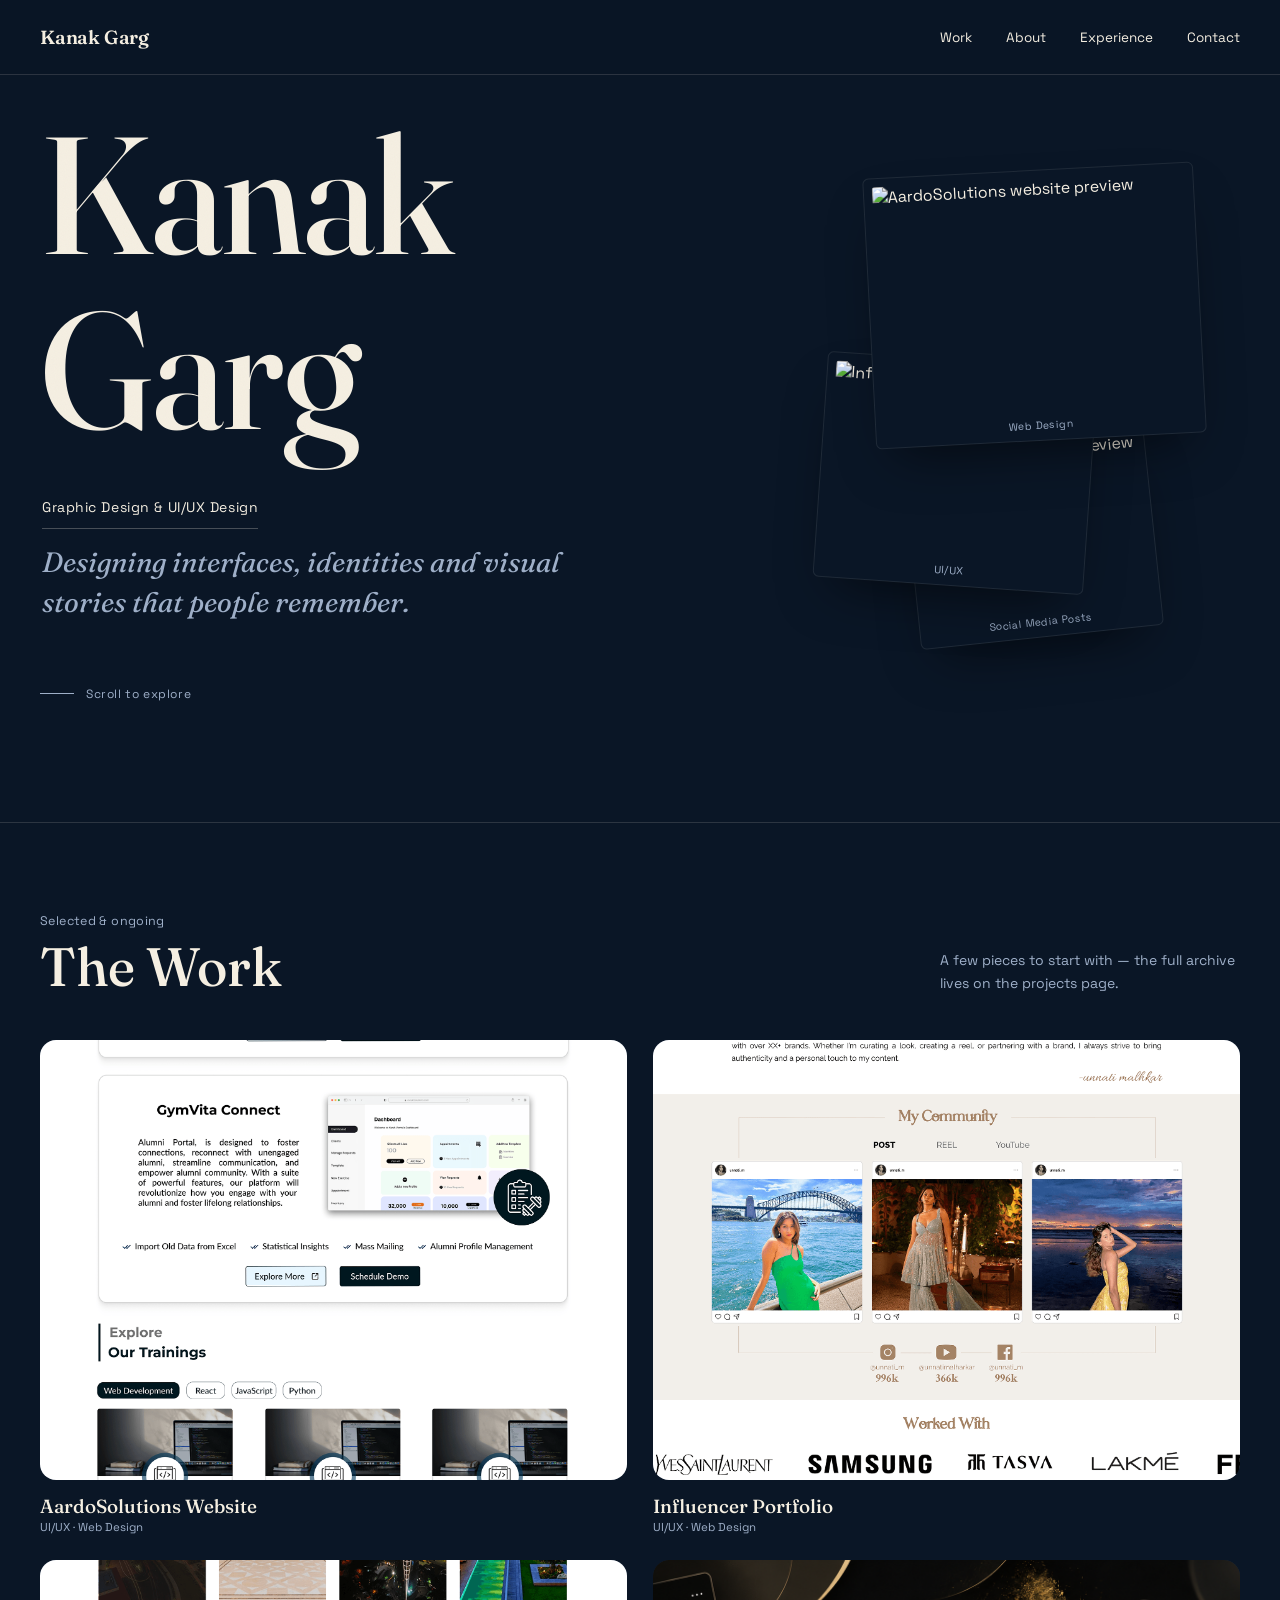
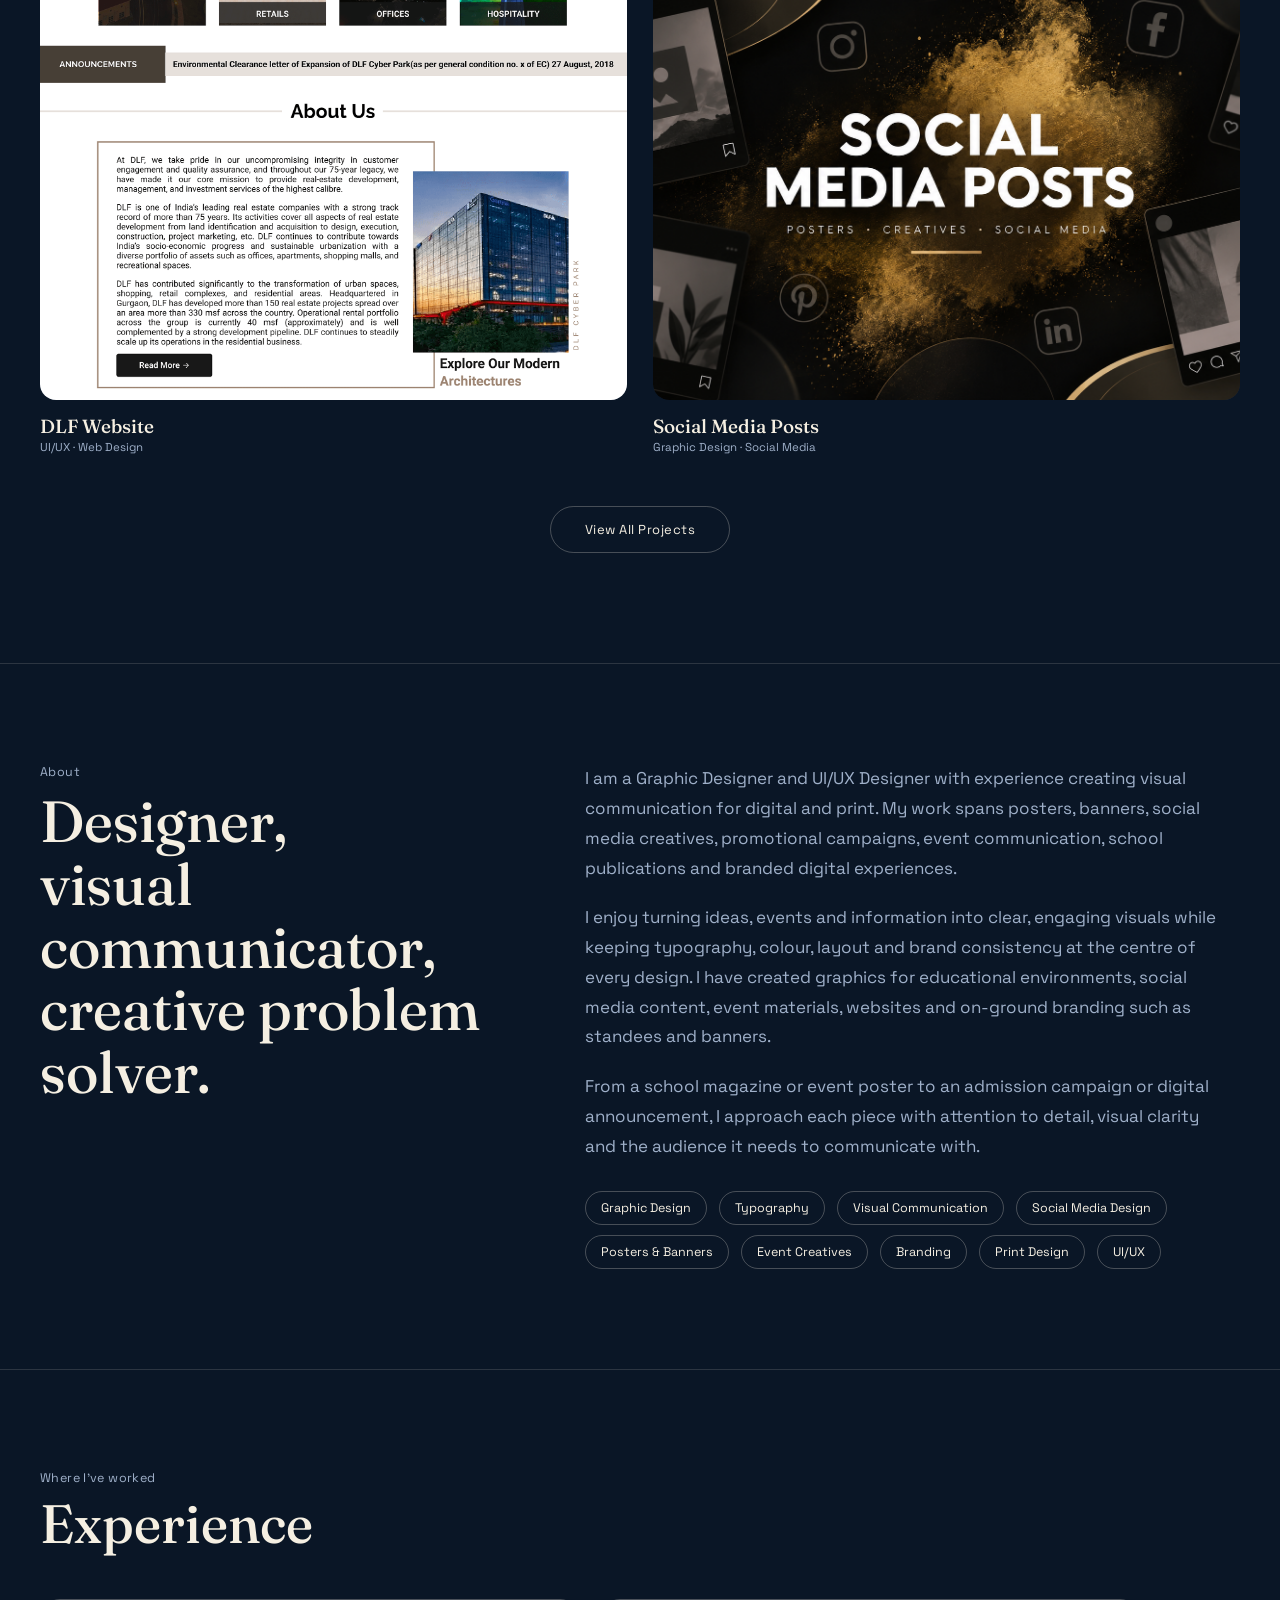
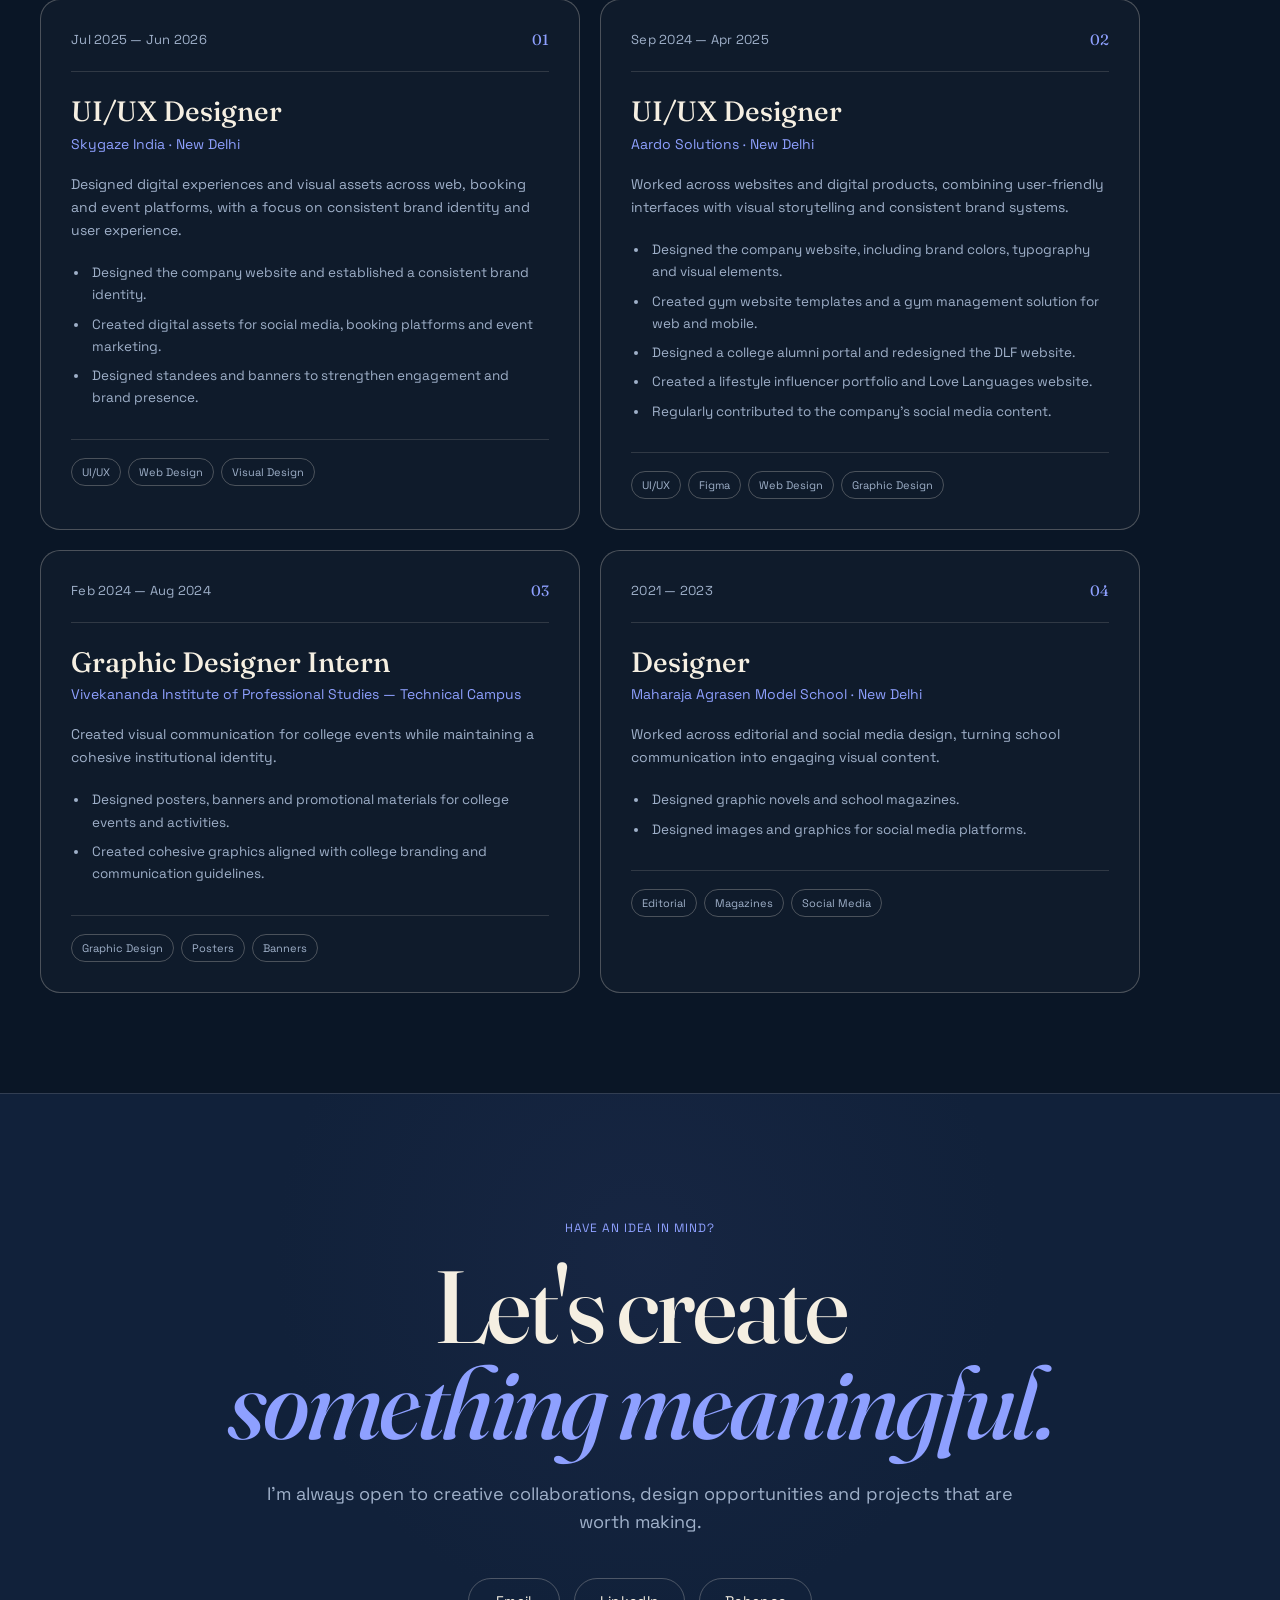
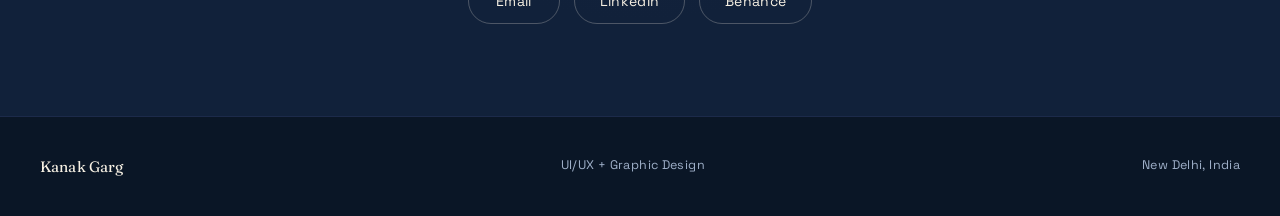
==== index.html @ b3e83f0d "Replace portfolio with updated version" ====
<!DOCTYPE html>
<html lang="en">
<head>
<meta charset="UTF-8">
<meta name="viewport" content="width=device-width, initial-scale=1.0">
<title>Kanak Garg — Graphic Designer &amp; UI/UX Designer</title>
<meta name="description" content="Kanak Garg — Graphic Designer &amp; UI/UX Designer based in New Delhi. Posters, event creatives, social media, print and digital design.">

<link rel="preconnect" href="https://fonts.googleapis.com">
<link rel="preconnect" href="https://fonts.gstatic.com" crossorigin>
<link href="https://fonts.googleapis.com/css2?family=Fraunces:ital,opsz,wght@0,9..144,340;0,9..144,480;0,9..144,600;1,9..144,420&family=Space+Grotesk:wght@300;400;500;600;700&display=swap" rel="stylesheet">
<link rel="stylesheet" href="style.css">
</head>
<body>

<div class="grain"></div>
<div class="cursor-dot" id="cursorDot"></div>

<!-- ============ NAV ============ -->
<nav id="siteNav">
  <div class="wrap navwrap">
    <a href="#top" class="brand">Kanak Garg</a>
    <button class="menu-toggle" id="menuToggle" aria-label="Toggle menu" aria-expanded="false">
      <span></span><span></span>
    </button>
    <div class="navlinks" id="navLinks">
      <a href="projects.html" data-nav>Work</a>
      <a href="#about" data-nav>About</a>
      <a href="#experience" data-nav>Experience</a>
      <a href="#contact" data-nav>Contact</a>
    </div>
  </div>
</nav>

<!-- ============ HERO ============ -->
<header class="hero" id="top">
  <div class="wrap hero-wrap">
    <div class="hero-columns">

      <div class="hero-left">
<h1 class="hero-title">
          <span class="line" data-line>Kanak</span>
          <span class="line" data-line>Garg</span>
        </h1>

        <div class="hero-sub">
          <p class="hero-role">Graphic Design &amp; UI/UX Design</p>
          <p class="hero-statement">Designing interfaces, identities and visual<br class="brk"> stories that people remember.</p>
        </div>

        <a href="#work" class="scroll-cue" data-nav>
          <span class="sc-line"></span>
          <span>Scroll to explore</span>
        </a>
      </div>

      <div class="hero-right" aria-hidden="true">
        <div class="hero-gallery">
          <figure class="hg-frame hg-1">
            <img src="https://mir-s3-cdn-cf.behance.net/projects/404/5c83bc217313545.Y3JvcCw3MzIsNTczLDI1LDIx.png" alt="AardoSolutions website preview">
            <figcaption>Web Design</figcaption>
          </figure>
          <figure class="hg-frame hg-2">
            <img src="https://mir-s3-cdn-cf.behance.net/projects/404/e40dae217312953.Y3JvcCw3NjAsNTk0LDI2LDU0.png" alt="Influencer portfolio preview">
            <figcaption>UI/UX</figcaption>
          </figure>
          <figure class="hg-frame hg-3">
            <img src="https://mir-s3-cdn-cf.behance.net/projects/404/663946217314897.Y3JvcCw4MzksNjU2LDAsMTM3.png" alt="Social media posts preview">
            <figcaption>Social Media Posts</figcaption>
          </figure>
        </div>
      </div>

    </div>
  </div>
</header>

<!-- ============ WORK ============ -->
<section id="work" class="work-section">
  <div class="wrap">
    <div class="section-head">
      <div>
        <p class="kicker">Selected &amp; ongoing</p>
        <h2 class="section-title">The Work</h2>
      </div>
      <p class="section-note">A few pieces to start with — the full archive lives on the projects page.</p>
    </div>

    <div class="grid" id="homeWorkGrid"><!-- injected by script.js --></div>

    <div class="view-all-wrap">
      <a href="projects.html" class="view-all-btn">View All Projects</a>
    </div>
  </div>
</section>

<!-- ============ ABOUT ============ -->
<section id="about" class="about-section">
  <div class="wrap about-grid">
    <div class="about-head">
      <p class="kicker">About</p>
      <h2 class="about-title">Designer,<br>visual communicator,<br>creative problem solver.</h2>
    </div>
    <div class="about-body">
      <p>I am a Graphic Designer and UI/UX Designer with experience creating visual communication for digital and print. My work spans posters, banners, social media creatives, promotional campaigns, event communication, school publications and branded digital experiences.</p>
      <p>I enjoy turning ideas, events and information into clear, engaging visuals while keeping typography, colour, layout and brand consistency at the centre of every design. I have created graphics for educational environments, social media content, event materials, websites and on-ground branding such as standees and banners.</p>
      <p>From a school magazine or event poster to an admission campaign or digital announcement, I approach each piece with attention to detail, visual clarity and the audience it needs to communicate with.</p>
      <div class="skills-strip">
        <span>Graphic Design</span><span>Typography</span><span>Visual Communication</span><span>Social Media Design</span>
        <span>Posters &amp; Banners</span><span>Event Creatives</span><span>Branding</span><span>Print Design</span><span>UI/UX</span>
      </div>
    </div>
  </div>
</section>

<!-- ============ EXPERIENCE ============ -->
<section id="experience" class="exp-section">
  <div class="wrap">
    <div class="section-head">
      <div>
        <p class="kicker">Where I've worked</p>
        <h2 class="section-title">Experience</h2>
      </div>
    </div>

    <div class="experience-cards">
      <article class="experience-card reveal">
        <div class="experience-top">
          <span class="exp-date">Jul 2025 — Jun 2026</span>
          <span class="exp-index">01</span>
        </div>
        <div class="experience-main">
          <div>
            <h3 class="exp-role">UI/UX Designer</h3>
            <p class="exp-org">Skygaze India · New Delhi</p>
          </div>
          <p class="exp-summary">Designed digital experiences and visual assets across web, booking and event platforms, with a focus on consistent brand identity and user experience.</p>
        </div>
        <ul class="exp-details">
          <li>Designed the company website and established a consistent brand identity.</li>
          <li>Created digital assets for social media, booking platforms and event marketing.</li>
          <li>Designed standees and banners to strengthen engagement and brand presence.</li>
        </ul>
        <div class="exp-tags"><span>UI/UX</span><span>Web Design</span><span>Visual Design</span></div>
      </article>

      <article class="experience-card reveal">
        <div class="experience-top">
          <span class="exp-date">Sep 2024 — Apr 2025</span>
          <span class="exp-index">02</span>
        </div>
        <div class="experience-main">
          <div>
            <h3 class="exp-role">UI/UX Designer</h3>
            <p class="exp-org">Aardo Solutions · New Delhi</p>
          </div>
          <p class="exp-summary">Worked across websites and digital products, combining user-friendly interfaces with visual storytelling and consistent brand systems.</p>
        </div>
        <ul class="exp-details">
          <li>Designed the company website, including brand colors, typography and visual elements.</li>
          <li>Created gym website templates and a gym management solution for web and mobile.</li>
          <li>Designed a college alumni portal and redesigned the DLF website.</li>
          <li>Created a lifestyle influencer portfolio and Love Languages website.</li>
          <li>Regularly contributed to the company's social media content.</li>
        </ul>
        <div class="exp-tags"><span>UI/UX</span><span>Figma</span><span>Web Design</span><span>Graphic Design</span></div>
      </article>

      <article class="experience-card reveal">
        <div class="experience-top">
          <span class="exp-date">Feb 2024 — Aug 2024</span>
          <span class="exp-index">03</span>
        </div>
        <div class="experience-main">
          <div>
            <h3 class="exp-role">Graphic Designer Intern</h3>
            <p class="exp-org">Vivekananda Institute of Professional Studies — Technical Campus</p>
          </div>
          <p class="exp-summary">Created visual communication for college events while maintaining a cohesive institutional identity.</p>
        </div>
        <ul class="exp-details">
          <li>Designed posters, banners and promotional materials for college events and activities.</li>
          <li>Created cohesive graphics aligned with college branding and communication guidelines.</li>
        </ul>
        <div class="exp-tags"><span>Graphic Design</span><span>Posters</span><span>Banners</span></div>
      </article>

      <article class="experience-card reveal">
        <div class="experience-top">
          <span class="exp-date">2021 — 2023</span>
          <span class="exp-index">04</span>
        </div>
        <div class="experience-main">
          <div>
            <h3 class="exp-role">Designer</h3>
            <p class="exp-org">Maharaja Agrasen Model School · New Delhi</p>
          </div>
          <p class="exp-summary">Worked across editorial and social media design, turning school communication into engaging visual content.</p>
        </div>
        <ul class="exp-details">
          <li>Designed graphic novels and school magazines.</li>
          <li>Designed images and graphics for social media platforms.</li>
        </ul>
        <div class="exp-tags"><span>Editorial</span><span>Magazines</span><span>Social Media</span></div>
      </article>
    </div>
  </div>
</section>

<!-- ============ CONTACT ============ -->
<section id="contact" class="contact-section">
  <div class="wrap">
    <p class="contact-kicker">Have an idea in mind?</p>
    <h2 class="contact-title">Let's create<br><em>something meaningful.</em></h2>
    <p class="contact-copy">I’m always open to creative collaborations, design opportunities and projects that are worth making.</p>
    <div class="contact-links">
      <a href="mailto:hello@kanakgarg.design" class="contact-link">
        <span class="cl-label">Email</span>
      </a>
      <a href="https://www.linkedin.com/in/kanak-garg0303" target="_blank" rel="noopener" class="contact-link">
        <span class="cl-label">LinkedIn</span>
      </a>
      <a href="https://www.behance.net/kanakgarg2" target="_blank" rel="noopener" class="contact-link">
        <span class="cl-label">Behance</span>
      </a>
    </div>
  </div>
</section>

<footer>
  <div class="wrap footer-wrap">
    <span class="footer-brand">Kanak Garg</span>
    <span>UI/UX + Graphic Design</span>
    <span>New Delhi, India</span>
  </div>
</footer>

<script src="script.js"></script>
</body>
</html>
---- style.css ----
/* =========================================================
   KANAK GARG — PORTFOLIO
   Tokens: paper (midnight blue) #0B1A30 / ink (cream) #F4EFE4 / accent periwinkle #7C93FF
   Display: Fraunces · Body/UI: Space Grotesk
   ========================================================= */

:root{
  --paper:#0a1626;
  --paper-2:#11213a;
  --ink:#f5efe2;
  --ink-soft:#9fb0c9;
  --accent:#8ea0ff;
  --accent-soft:#1c2a4a;
  --line: rgba(245,239,226,.14);
  --line-strong: rgba(245,239,226,.26);
  --card-1:#152641;
  --card-2:#16283a;
  --card-3:#1c2440;
  --card-4:#12253f;
  --radius:2px;
  --radius-work:16px;
  --ease: cubic-bezier(.22,.61,.27,1);
}

*{box-sizing:border-box;}
html{scroll-behavior:smooth; scroll-padding-top:76px;}
body{
  margin:0; background:var(--paper); color:var(--ink);
  font-family:'Space Grotesk', sans-serif; font-weight:400;
  -webkit-font-smoothing:antialiased; overflow-x:hidden;
}
img{display:block; max-width:100%;}
a{color:inherit; text-decoration:none;}
button{font-family:inherit; cursor:pointer; background:none; border:none; color:inherit;}
::selection{background:var(--accent); color:var(--paper);}

.wrap{max-width:1280px; margin:0 auto; padding:0 40px;}
@media (max-width:640px){ .wrap{padding:0 22px;} }

h1,h2,h3{margin:0; font-family:'Fraunces', serif; font-weight:480;}

.kicker{
  font-size:12.5px; letter-spacing:.03em; color:var(--ink-soft);
  margin:0 0 10px; text-transform:none;
}
.section-title{font-size:clamp(34px,4.4vw,54px); line-height:1.02;}
.section-head{
  display:flex; justify-content:space-between; align-items:flex-end;
  gap:30px; margin-bottom:46px; flex-wrap:wrap;
}
.section-note{max-width:300px; font-size:14px; line-height:1.6; color:var(--ink-soft); margin:0;}

/* film-grain texture overlay for a printed, non-digital feel */
.grain{
  position:fixed; inset:0; pointer-events:none; z-index:60; opacity:.035; mix-blend-mode:multiply;
  background-image:url("data:image/svg+xml,%3Csvg xmlns='http://www.w3.org/2000/svg' width='120' height='120'%3E%3Cfilter id='n'%3E%3CfeTurbulence type='fractalNoise' baseFrequency='0.9' numOctaves='2' stitchTiles='stitch'/%3E%3C/filter%3E%3Crect width='100%25' height='100%25' filter='url(%23n)'/%3E%3C/svg%3E");
}
@media (prefers-color-scheme: dark){ .grain{ opacity:.06; mix-blend-mode:overlay; } }

.cursor-dot{
  position:fixed; top:0; left:0; width:34px; height:34px; border-radius:50%;
  border:1px solid var(--ink); pointer-events:none; z-index:999; opacity:0;
  transform:translate(-50%,-50%); transition:opacity .2s, width .25s var(--ease), height .25s var(--ease), background .2s;
  mix-blend-mode:difference; display:flex; align-items:center; justify-content:center;
  font-size:10px; letter-spacing:.05em; color:var(--paper);
}
.cursor-dot.is-visible{opacity:1;}
.cursor-dot.is-view{width:74px; height:74px; background:var(--ink);}
@media (hover:none), (pointer:coarse){ .cursor-dot{display:none;} }

/* =============== NAV =============== */
#siteNav{
  position:sticky; top:0; z-index:50; background:rgba(10,22,38,.86);
  backdrop-filter:blur(10px); border-bottom:1px solid var(--line);
}
.navwrap{display:flex; align-items:center; justify-content:space-between; height:74px;}
.brand{font-family:'Fraunces', serif; font-size:19px; font-weight:600; letter-spacing:-.01em;}
.navlinks{display:flex; gap:34px; font-size:13.5px;}
.navlinks a{position:relative; padding:4px 0;}
.navlinks a::after{
  content:''; position:absolute; left:0; right:0; bottom:0; height:1px; background:var(--ink);
  transform:scaleX(0); transform-origin:right; transition:transform .3s var(--ease);
}
.navlinks a:hover::after{transform:scaleX(1); transform-origin:left;}

.menu-toggle{display:none; width:30px; height:20px; position:relative;}
.menu-toggle span{
  position:absolute; left:0; right:0; height:1.5px; background:var(--ink);
  transition:transform .3s var(--ease), opacity .3s;
}
.menu-toggle span:first-child{top:2px;}
.menu-toggle span:last-child{bottom:2px;}
.menu-toggle.is-open span:first-child{transform:translateY(8px) rotate(45deg);}
.menu-toggle.is-open span:last-child{transform:translateY(-8px) rotate(-45deg);}

@media (max-width:760px){
  .menu-toggle{display:block;}
  .navlinks{
    position:fixed; inset:74px 0 0 0; height:calc(100vh - 74px); background:var(--paper);
    flex-direction:column; justify-content:center; align-items:flex-start; gap:0;
    padding:0 28px; transform:translateY(-8px); opacity:0; pointer-events:none;
    transition:opacity .3s var(--ease), transform .3s var(--ease);
  }
  .navlinks.is-open{opacity:1; transform:translateY(0); pointer-events:auto;}
  .navlinks a{font-family:'Fraunces',serif; font-size:34px; padding:14px 0; border-bottom:1px solid var(--line); width:100%;}
}

/* =============== HERO =============== */
.hero{position:relative; padding:32px 0 120px; overflow:hidden;}
.hero-wrap{position:relative;}
.hero-index{
  position:relative; z-index:6;
  display:flex; gap:10px; font-size:12.5px; color:var(--ink-soft); margin-bottom:26px;
}
.hero-title{
  font-size:clamp(72px,13vw,168px); line-height:1.05; letter-spacing:-.015em; margin:0 0 40px;
}
.hero-title .line{display:block; overflow:hidden; padding-bottom:0.12em; margin-bottom:-0.12em;}
.hero-title em{font-style:italic; color:var(--accent);}

.hero-sub{max-width:560px; margin-left:2px; position:relative; z-index:5;}
.hero-role{
  font-size:14px; letter-spacing:.04em; color:var(--ink); margin:0 0 14px;
  padding-bottom:12px; border-bottom:1px solid var(--line-strong); display:inline-block;
}
.hero-statement{
  font-family:'Fraunces', serif; font-style:italic; font-weight:420;
  font-size:clamp(20px,2.6vw,28px); line-height:1.4; color:var(--ink-soft); margin:0;
}

.hero-title{position:relative; z-index:6;}
.hero-columns{display:grid; grid-template-columns:1fr; gap:50px; align-items:center;}
@media (min-width:901px){
  .hero-columns{grid-template-columns:1fr 1fr; gap:24px;}
}

.hero-right{display:flex; justify-content:center;}
@media (min-width:901px){ .hero-right{justify-content:flex-end;} }

/* framed design-board composition: a few prints, mounted and layered */
.hero-gallery{position:relative; width:100%; max-width:460px; height:500px;}
.hg-frame{
  position:absolute; background:var(--paper); padding:8px 8px 26px; border-radius:6px;
  box-shadow:0 26px 54px -22px rgba(0,0,0,.6); border:1px solid rgba(245,239,226,.09);
}
.hg-frame img{width:100%; display:block; aspect-ratio:4/3; object-fit:cover; border-radius:3px;}
.hg-frame figcaption{
  position:absolute; left:8px; right:8px; bottom:8px; font-size:10.5px; letter-spacing:.04em;
  color:var(--ink-soft); text-align:center;
}
.hg-1{width:72%; top:0; right:0; transform:rotate(-3deg); z-index:3;}
.hg-2{width:59%; top:38%; left:0; transform:rotate(4deg); z-index:2;}
.hg-3{width:53%; bottom:0; right:10%; transform:rotate(-6deg); z-index:1;}

@media (max-width:900px){
  .hero-gallery{
    position:static; display:flex; flex-direction:column; align-items:center;
    gap:20px; height:auto; max-width:300px; margin:0 auto;
  }
  .hg-frame{position:static; width:78% !important; transform:none !important;}
}

.scroll-cue{
  display:inline-flex; align-items:center; gap:12px; margin-top:64px; font-size:12px;
  letter-spacing:.05em; color:var(--ink-soft);
}
.sc-line{width:34px; height:1px; background:var(--ink-soft); position:relative; overflow:hidden;}
.sc-line::after{
  content:''; position:absolute; left:-100%; top:0; bottom:0; width:100%; background:var(--accent);
  animation:scline 1.8s ease-in-out infinite;
}
@keyframes scline{ 50%{left:100%;} 100%{left:100%;} }
@media (prefers-reduced-motion: reduce){ .sc-line::after{animation:none;} }

/* =============== WORK / FILTERS =============== */
.work-section{padding:90px 0 110px; border-top:1px solid var(--line);}
.archive-page{border-top:none; padding-top:64px;}
.filters{display:flex; flex-wrap:wrap; gap:10px; margin-bottom:44px;}
.filter-btn{
  font-size:13px; padding:9px 18px; border:1px solid var(--line-strong); border-radius:30px;
  transition:background .25s var(--ease), color .25s var(--ease), border-color .25s var(--ease);
}
.filter-btn:hover{border-color:var(--ink);}
.filter-btn.is-active{background:var(--ink); color:var(--paper); border-color:var(--ink);}

.grid{
  display:grid; grid-template-columns:repeat(6,1fr); gap:22px; grid-auto-flow:dense;
}
.card{
  position:relative; grid-column:span 3; opacity:0; transform:translateY(26px);
  transition:opacity .6s var(--ease), transform .6s var(--ease);
}
.card.is-visible{opacity:1; transform:translateY(0);}
.card.is-hidden{display:none;}
.card[data-size="lg"]{grid-column:span 4;}
.card[data-size="md"]{grid-column:span 3;}
.card[data-size="sm"]{grid-column:span 2;}
@media (max-width:980px){
  .grid{grid-template-columns:repeat(4,1fr);}
  .card[data-size="lg"]{grid-column:span 4;}
  .card[data-size="md"]{grid-column:span 2;}
  .card[data-size="sm"]{grid-column:span 2;}
}
@media (max-width:640px){
  .grid{grid-template-columns:1fr; gap:34px;}
  .card, .card[data-size="lg"], .card[data-size="md"], .card[data-size="sm"]{grid-column:1;}
}

.card-frame{
  display:block; position:relative; overflow:hidden; border-radius:var(--radius-work); background:var(--card-1);
  cursor:pointer;
}
.card-frame.is-locked{cursor:default;}
.card-frame.is-locked::after{
  content:"Link coming soon"; position:absolute; right:14px; bottom:14px; z-index:2;
  font-size:11px; letter-spacing:.04em; color:var(--paper); background:rgba(21,20,15,.55);
  padding:5px 10px; border-radius:20px; opacity:0; transition:opacity .25s var(--ease);
}
.card-frame.is-locked:hover::after{opacity:1;}
.card:hover .card-frame.is-locked img{transform:scale(1.03);}
.card[data-cat="uiux"] .card-frame, .card[data-cat="branding"] .card-frame{aspect-ratio:4/3;}
.card[data-cat="graphic"] .card-frame{aspect-ratio:1/1;}\n.card[data-cat="poster"] .card-frame{aspect-ratio:3/4;}
.card[data-cat="editorial"] .card-frame{aspect-ratio:8/5.5;}
.card[data-cat="presentation"] .card-frame{aspect-ratio:16/10;}

/* Homepage: exactly 4 featured projects, all identical size, 2x2 */
#homeWorkGrid{grid-template-columns:repeat(2,1fr); gap:26px;}
#homeWorkGrid .card{grid-column:auto;}
#homeWorkGrid .card-frame{aspect-ratio:4/3;}
@media (max-width:640px){ #homeWorkGrid{grid-template-columns:1fr;} }

.view-all-wrap{display:flex; justify-content:center; margin-top:52px;}
.view-all-btn{
  font-size:13px; letter-spacing:.04em; padding:14px 34px; border:1px solid var(--line-strong);
  border-radius:30px; transition:background .25s var(--ease), color .25s var(--ease), border-color .25s var(--ease);
}
.view-all-btn:hover{background:var(--ink); color:var(--paper); border-color:var(--ink);}

/* Projects archive page: clean uniform 2-col / 1-col grid */
#projectsGrid{grid-template-columns:repeat(2,1fr); gap:26px;}
#projectsGrid .card{grid-column:auto;}
#projectsGrid .card-frame{aspect-ratio:4/3;}
@media (max-width:760px){ #projectsGrid{grid-template-columns:1fr;} }

.card-frame img{
  width:100%; height:100%; object-fit:cover; transform:scale(1.03);
  transition:transform .7s var(--ease);
}
.card:hover .card-frame img{transform:scale(1.1);}

/* per-category placeholder art (used when no image supplied yet) */
.ph{
  width:100%; height:100%; display:flex; flex-direction:column; justify-content:space-between;
  padding:20px; position:relative; overflow:hidden;
}
.ph::before{
  content:''; position:absolute; inset:0; opacity:.5;
  background-image:repeating-linear-gradient(115deg, rgba(245,239,226,.07) 0 1px, transparent 1px 18px);
}
.ph .ph-mark{font-family:'Fraunces',serif; font-size:15px; letter-spacing:.02em; position:relative;}
.ph .ph-init{
  font-family:'Fraunces',serif; font-style:italic; font-weight:420; line-height:.8; position:relative;
  font-size:clamp(40px,7vw,74px); align-self:flex-end;
}
.card[data-cat="uiux"] .ph{background:var(--card-4);}
.card[data-cat="graphic"] .ph{background:var(--card-3);}
.card[data-cat="poster"] .ph{background:var(--card-2);}
.card[data-cat="editorial"] .ph{background:var(--card-1);}
.card[data-cat="presentation"] .ph{background:#132038;}
.card[data-cat="branding"] .ph{background:#1e2142;}

.card-info{display:flex; justify-content:space-between; align-items:baseline; margin-top:14px; gap:12px;}
.card-title{font-family:'Fraunces',serif; font-size:19px; font-weight:500;}
.card-meta{font-size:12px; color:var(--ink-soft); white-space:nowrap;}
.card-cat{display:block; font-size:11.5px; color:var(--ink-soft); margin-top:2px;}

/* =============== ABOUT =============== */
.about-section{padding:100px 0; border-top:1px solid var(--line);}
.about-grid{display:grid; grid-template-columns:1fr 1.35fr; gap:60px;}
.about-title{font-size:clamp(34px,4.6vw,58px); line-height:1.08;}
.about-body p{font-size:17px; line-height:1.75; color:var(--ink-soft); max-width:58ch; margin:0 0 20px;}
.skills-strip{display:flex; flex-wrap:wrap; gap:10px 12px; margin-top:30px;}
.skills-strip span{
  font-size:12.5px; padding:8px 15px; border:1px solid var(--line-strong); border-radius:30px; color:var(--ink);
}
@media (max-width:820px){ .about-grid{grid-template-columns:1fr; gap:34px;} }

/* =============== EXPERIENCE =============== */
.exp-section{padding:100px 0; border-top:1px solid var(--line);}
.experience-cards{display:grid; grid-template-columns:repeat(2,minmax(0,1fr)); gap:20px; margin-top:48px; max-width:1100px;}
.experience-card{
  position:relative; padding:30px; border:1px solid var(--line-strong); border-radius:20px;
  background:rgba(255,255,255,.025); overflow:hidden; transition:transform .35s var(--ease), border-color .35s var(--ease), background .35s var(--ease);
}
.experience-card:hover{transform:translateY(-5px); border-color:var(--accent); background:rgba(255,255,255,.045);}
.experience-top{display:flex; justify-content:space-between; align-items:center; padding-bottom:22px; border-bottom:1px solid var(--line);}
.exp-date{font-size:13px; color:var(--ink-soft); letter-spacing:.02em;}
.exp-index{font-family:'Fraunces',serif; font-size:15px; color:var(--accent);}
.experience-main{display:grid; grid-template-columns:1fr; gap:18px; padding:25px 0 20px;}
.exp-role{font-family:'Fraunces',serif; font-size:28px; line-height:1.05; margin:0 0 7px;}
.exp-org{font-size:14px; color:var(--accent); margin:0; line-height:1.5;}
.exp-summary{font-size:14px; line-height:1.65; color:var(--ink-soft); margin:0; max-width:58ch;}
.exp-details{margin:0; padding:0 0 22px 18px; color:var(--ink-soft); font-size:13.5px; line-height:1.65;}
.exp-details li{margin-bottom:7px; padding-left:3px;}
.exp-tags{display:flex; flex-wrap:wrap; gap:7px; padding-top:18px; border-top:1px solid var(--line);}
.exp-tags span{font-size:11px; padding:6px 10px; border:1px solid var(--line-strong); border-radius:999px; color:var(--ink-soft);}
@media (max-width:900px){.experience-cards{grid-template-columns:1fr; max-width:700px;}}
@media (max-width:640px){.exp-section{padding:75px 0}.experience-cards{margin-top:35px;gap:14px}.experience-card{padding:23px;border-radius:16px}.exp-role{font-size:25px}.experience-main{padding:20px 0 15px}.exp-details{font-size:13px}}

/* =============== CONTACT =============== */
.contact-section{
  padding:128px 0 92px;
  border-top:1px solid var(--line);
  text-align:center;
  background:var(--paper-2);
  position:relative;
  overflow:hidden;
}
.contact-section::before{
  content:''; position:absolute; top:-35%; left:50%; width:760px; height:760px;
  transform:translateX(-50%);
  background:radial-gradient(circle, var(--accent-soft) 0%, transparent 68%);
  opacity:.52; pointer-events:none;
}
.contact-section .wrap{position:relative; z-index:1;}
.contact-kicker{
  margin:0 0 24px;
  color:var(--accent);
  font-size:12px;
  line-height:1;
  letter-spacing:.08em;
  text-transform:uppercase;
}
.contact-title{
  position:relative;
  max-width:1000px;
  margin:0 auto 30px;
  font-size:clamp(54px,8vw,112px);
  line-height:.94;
  letter-spacing:-.025em;
}
.contact-title em{font-style:italic; color:var(--accent);}
.contact-copy{
  max-width:760px;
  margin:0 auto 42px;
  color:var(--ink-soft);
  font-size:18px;
  line-height:1.55;
}
.contact-links{
  position:relative;
  display:flex;
  justify-content:center;
  flex-wrap:wrap;
  gap:14px;
  border-top:0;
}
.contact-link{
  flex:0 0 auto;
  display:inline-flex;
  align-items:center;
  justify-content:center;
  min-width:92px;
  padding:13px 25px;
  border:1px solid var(--line-strong);
  border-radius:999px;
  position:relative;
  overflow:hidden;
  transition:background .3s var(--ease), border-color .3s var(--ease), color .3s var(--ease), transform .3s var(--ease);
}
.contact-link + .contact-link{border-left:1px solid var(--line-strong);}
.contact-link::before{display:none;}
.contact-link:hover{
  background:var(--ink);
  border-color:var(--ink);
  color:var(--paper);
  transform:translateY(-2px);
}
.cl-label{font-size:14px; letter-spacing:.02em; color:inherit;}
.cl-value{display:none;}
@media (max-width:640px){
  .contact-section{padding:92px 0 70px;}
  .contact-title{font-size:clamp(46px,13vw,72px);}
  .contact-copy{font-size:16px; margin-bottom:32px;}
  .contact-links{gap:10px;}
  .contact-link{min-width:88px; padding:12px 21px;}
}

/* =============== FOOTER =============== */
footer{padding:40px 0; background:var(--paper); border-top:1px solid var(--accent-soft);}
.footer-wrap{display:flex; justify-content:space-between; flex-wrap:wrap; gap:10px; font-size:12.5px; letter-spacing:.03em; color:var(--ink-soft);}
.footer-brand{font-family:'Fraunces',serif; color:var(--ink); font-size:15px; letter-spacing:.01em;}
@media (max-width:520px){ .footer-wrap{flex-direction:column; gap:6px;} }

/* reveal-on-scroll (generic) */
.reveal{opacity:0; transform:translateY(22px); transition:opacity .7s var(--ease), transform .7s var(--ease);}
.reveal.is-visible{opacity:1; transform:translateY(0);}

@media (prefers-reduced-motion: reduce){
  *{animation-duration:.001ms !important; transition-duration:.001ms !important;}
}

/* =============== PROJECT GALLERY =============== */
body.project-modal-open{overflow:hidden;}
.project-view-trigger{
  width:100%; border:0; padding:0; color:inherit; font:inherit; text-align:left;
  appearance:none; -webkit-appearance:none;
}
.project-view-trigger:focus-visible{outline:2px solid var(--accent); outline-offset:4px;}
.project-view-trigger::after{
  content:'View project →'; position:absolute; right:14px; bottom:14px; z-index:3;
  font-size:11px; letter-spacing:.04em; color:var(--paper);
  background:rgba(21,20,15,.72); padding:7px 11px; border-radius:20px;
  opacity:0; transform:translateY(4px); transition:opacity .25s var(--ease), transform .25s var(--ease);
}
.project-view-trigger:hover::after{opacity:1; transform:translateY(0);}

.project-modal{
  position:fixed; inset:0; z-index:9999; display:grid; place-items:center;
  padding:24px; opacity:0; visibility:hidden; pointer-events:none;
  transition:opacity .25s ease, visibility .25s ease;
}
.project-modal.is-open{opacity:1; visibility:visible; pointer-events:auto;}
.project-modal-backdrop{position:absolute; inset:0; background:rgba(5,9,16,.88); backdrop-filter:blur(8px);}
.project-modal-dialog{
  position:relative; z-index:1; width:min(1280px, 96vw); height:min(94vh, 1080px);
  display:flex; flex-direction:column; overflow:hidden; border:1px solid rgba(245,239,226,.16);
  border-radius:22px; background:#0d1726; box-shadow:0 30px 90px rgba(0,0,0,.45);
}
.project-modal-head{
  flex:0 0 auto; display:flex; justify-content:space-between; align-items:center; gap:20px;
  padding:18px 24px; border-bottom:1px solid rgba(245,239,226,.12); background:#0d1726;
}
.project-modal-kicker{margin:0 0 3px; font-size:10px; text-transform:uppercase; letter-spacing:.12em; color:var(--accent);}
.project-modal-head h2{margin:0; font-family:'Fraunces',serif; font-size:24px; font-weight:500; color:var(--ink);}
.project-modal-close{
  width:42px; height:42px; border:1px solid rgba(245,239,226,.18); border-radius:50%;
  background:transparent; color:var(--ink); font-size:27px; line-height:1; cursor:pointer;
  transition:background .2s ease, border-color .2s ease, transform .2s ease;
}
.project-modal-close:hover{background:rgba(245,239,226,.08); border-color:var(--accent); transform:rotate(4deg);}
.project-modal-viewer{position:relative; flex:1 1 auto; min-height:0; display:flex; align-items:center; background:#070d16;}
.project-slide-wrap{width:100%; height:100%; overflow:auto; display:flex; justify-content:center; align-items:flex-start; padding:24px 72px; scrollbar-width:thin; scrollbar-color:rgba(245,239,226,.3) transparent;}
.project-slide{width:max-content; max-width:100%; margin:0 auto;}
.project-page-image{
  display:none; width:auto; max-width:100%; height:auto; max-height:none; margin:0 auto;
  user-select:none; -webkit-user-drag:none; box-shadow:0 14px 45px rgba(0,0,0,.28); background:white;
}
.project-page-image.is-active{display:block;}
 .project-page-video{
  display:none; width:auto; max-width:100%; max-height:calc(94vh - 170px); margin:0 auto; box-shadow:0 14px 45px rgba(0,0,0,.28); background:#000;
}
.project-page-video.is-active{display:block;}
.project-arrow{
  position:absolute; z-index:4; top:50%; transform:translateY(-50%); width:48px; height:48px;
  display:grid; place-items:center; border:1px solid rgba(245,239,226,.22); border-radius:50%;
  background:rgba(7,13,22,.78); color:var(--ink); font-size:25px; cursor:pointer;
  transition:background .2s ease, border-color .2s ease, transform .2s ease;
}
.project-arrow:hover{background:var(--accent); color:#15140f; border-color:var(--accent);}
.project-arrow-prev{left:18px;}.project-arrow-next{right:18px;}
.project-modal-foot{
  flex:0 0 auto; display:flex; align-items:center; gap:18px; flex-wrap:wrap;
  padding:12px 24px; border-top:1px solid rgba(245,239,226,.12); color:var(--ink-soft); font-size:11px; background:#0d1726;
}
.project-modal-foot span:nth-child(2){opacity:.7;}
.project-modal-foot a{margin-left:auto; color:var(--ink); text-decoration:none; border-bottom:1px solid var(--accent); padding-bottom:2px;}
.project-modal-foot a:hover{color:var(--accent);}

@media (max-width:760px){
  .project-modal{padding:8px;}
  .project-modal-dialog{width:100%; height:96vh; border-radius:16px;}
  .project-modal-head{padding:14px 16px;}
  .project-modal-head h2{font-size:20px;}
  .project-slide-wrap{padding:14px 48px;}
  .project-arrow{width:38px; height:38px; font-size:20px;}
  .project-arrow-prev{left:7px;}.project-arrow-next{right:7px;}
  .project-modal-foot{padding:10px 14px; gap:8px;}
  .project-modal-foot span:nth-child(2){display:none;}
  .project-modal-foot a{margin-left:auto;}
}

/* Single-page portfolio viewer: preserve the original artwork and let the
   visitor scroll the full-height page instead of squeezing it into a card. */
.project-page-image{
  image-rendering:auto;
  image-rendering:-webkit-optimize-contrast;
}
.project-slide-wrap.single-page-view{justify-content:center;}


/* =============== GRAPHICS & POSTS COLLECTION =============== */
.posts-modal-dialog{width:min(1180px,96vw); height:min(90vh,900px);}
.posts-collection-wrap{flex:1 1 auto; min-height:0; overflow:auto; padding:28px 30px 34px;}
.posts-collection-intro{
  display:flex; align-items:baseline; justify-content:space-between; gap:20px;
  margin-bottom:24px; color:var(--ink-soft); font-size:12px;
}
.posts-collection-intro p{margin:0; color:var(--ink); font-size:13px; letter-spacing:.03em;}
.posts-collection-grid{
  display:grid; grid-template-columns:repeat(3,minmax(0,1fr)); gap:22px;
}
.post-collection-card{
  min-width:0; cursor:pointer; outline:none;
}
.post-collection-cover{
  position:relative; aspect-ratio:1/1; overflow:hidden; border-radius:16px;
  background:#101b2c; border:1px solid rgba(245,239,226,.12);
}
.post-collection-cover img{
  width:100%; height:100%; object-fit:cover; transition:transform .55s var(--ease);
}
.post-collection-card:hover .post-collection-cover img,
.post-collection-card:focus-visible .post-collection-cover img{transform:scale(1.035);}
.post-slide-count,.post-open-label{
  position:absolute; bottom:12px; padding:6px 10px; border-radius:999px;
  font-size:10px; letter-spacing:.04em; background:rgba(7,13,22,.78);
  backdrop-filter:blur(5px); border:1px solid rgba(245,239,226,.13);
}
.post-slide-count{left:12px; color:var(--ink-soft);}
.post-open-label{right:12px; color:var(--ink); opacity:0; transform:translateY(4px); transition:opacity .25s var(--ease),transform .25s var(--ease);}
.post-collection-card:hover .post-open-label,
.post-collection-card:focus-visible .post-open-label{opacity:1; transform:translateY(0);}
.post-collection-info{padding:14px 2px 0;}
.post-collection-info h3{
  margin:3px 0 5px; font-size:22px; line-height:1.08; font-weight:500;
}
.post-collection-info > span{display:block; color:var(--ink-soft); font-size:11px;}
.post-collection-number{
  margin:0; color:var(--accent); font-size:10px; text-transform:uppercase; letter-spacing:.1em;
}
.project-modal-heading{display:flex; align-items:center; gap:16px; min-width:0;}
.project-back-posts{
  display:none; flex:0 0 auto; align-items:center; gap:5px; padding:7px 10px;
  border:1px solid rgba(245,239,226,.15); border-radius:999px; color:var(--ink-soft);
  font-size:11px; transition:color .2s ease,border-color .2s ease,background .2s ease;
}
.project-back-posts:hover{color:var(--ink); border-color:var(--accent); background:rgba(245,239,226,.04);}

@media (max-width:900px){
  .posts-collection-grid{grid-template-columns:repeat(2,minmax(0,1fr));}
}
@media (max-width:600px){
  .posts-modal-dialog{height:96vh;}
  .posts-collection-wrap{padding:20px 16px 26px;}
  .posts-collection-intro{display:block; margin-bottom:18px;}
  .posts-collection-intro span{display:block; margin-top:5px;}
  .posts-collection-grid{grid-template-columns:1fr; gap:28px;}
  .post-collection-info h3{font-size:20px;}
  .project-modal-heading{gap:9px;}
  .project-back-posts{font-size:10px; padding:6px 8px;}
}


/* =============== MAGAZINES COLLECTION =============== */
.magazines-modal-dialog{width:min(1180px,96vw); height:min(90vh,900px);}
.magazine-cover{aspect-ratio:3/4;}
.magazine-cover img{object-fit:cover; object-position:center top;}
.magazine-pdf-frame{
  display:block; width:min(1100px,100%); height:100%; min-height:72vh; border:0; margin:0 auto;
  background:#fff;
}
.magazine-collection-card .post-collection-info h3{font-size:21px;}
.presentation-collection-card .post-collection-cover{aspect-ratio:16/9;}
.presentation-collection-card .post-collection-cover img{object-position:center;}
@media (max-width:900px){
  .magazines-modal-dialog{height:96vh;}
}
@media (max-width:600px){
  .magazine-pdf-frame{min-height:76vh;}
}
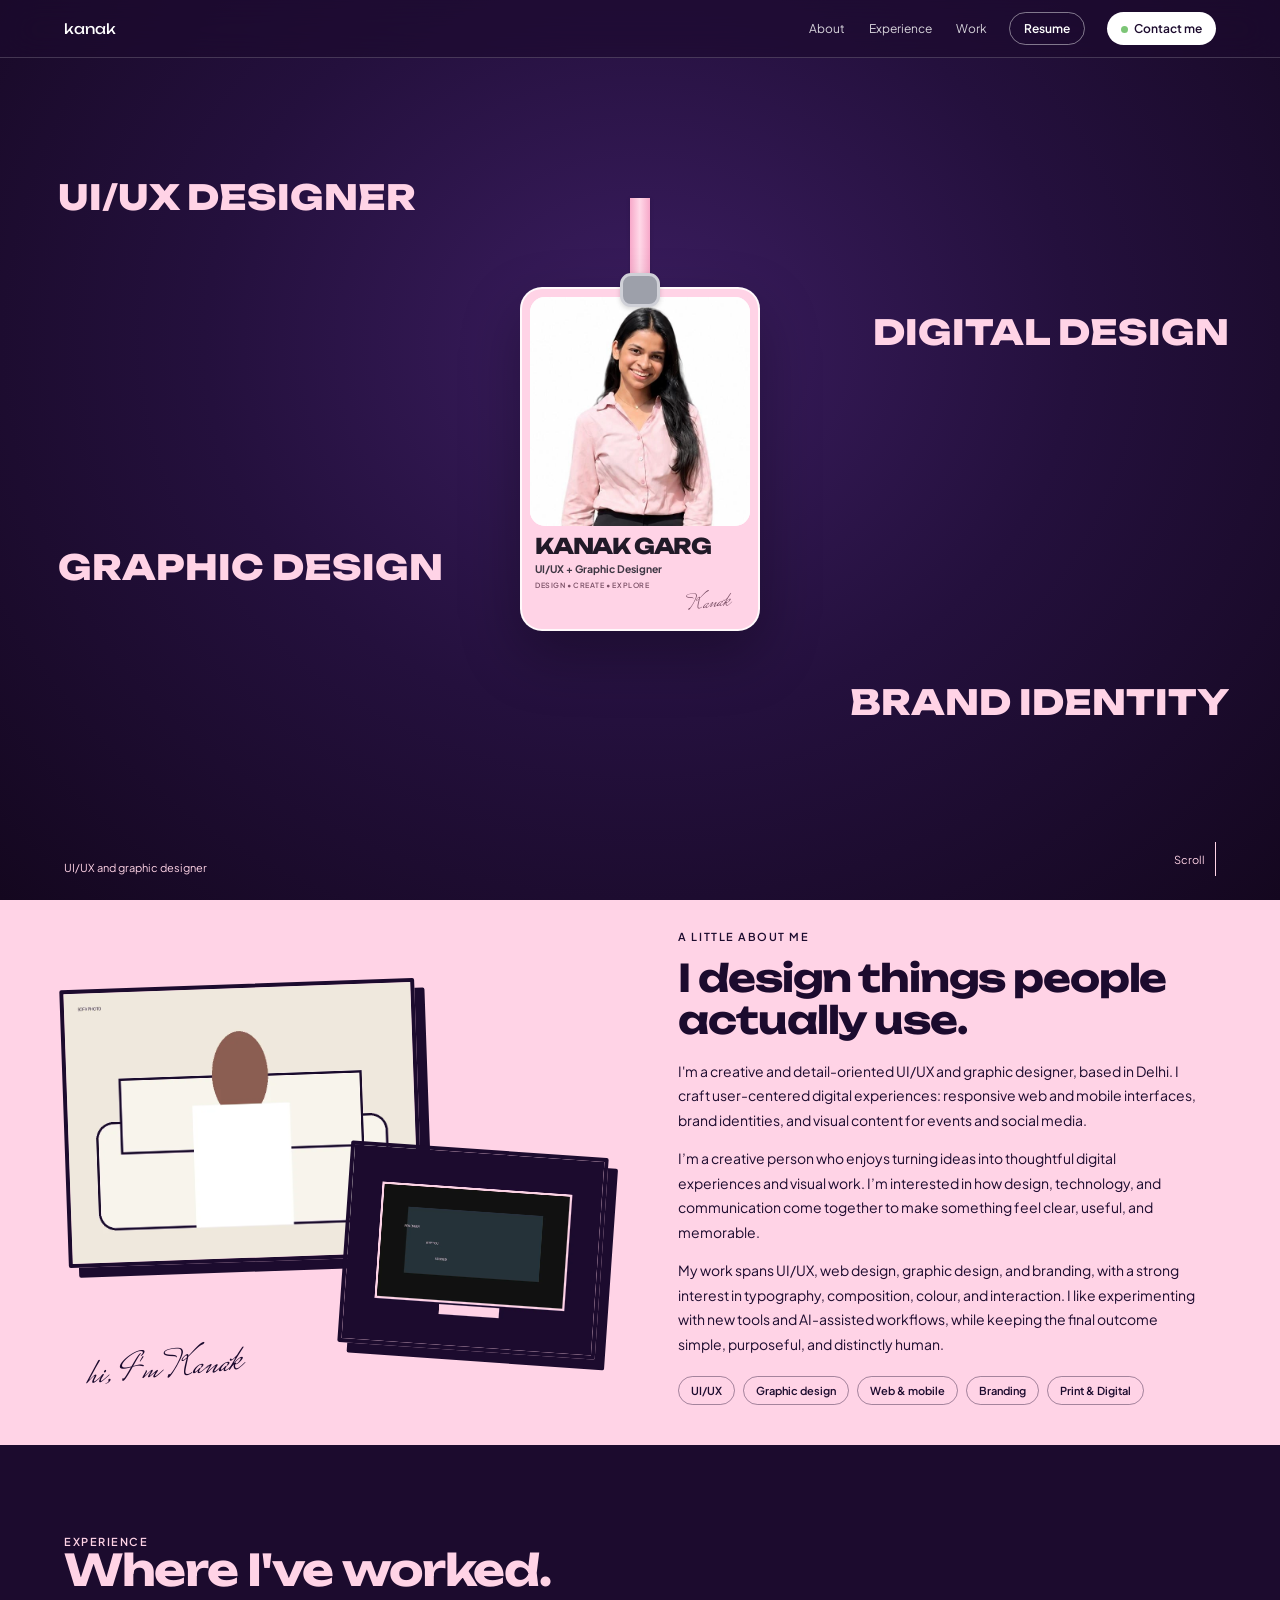
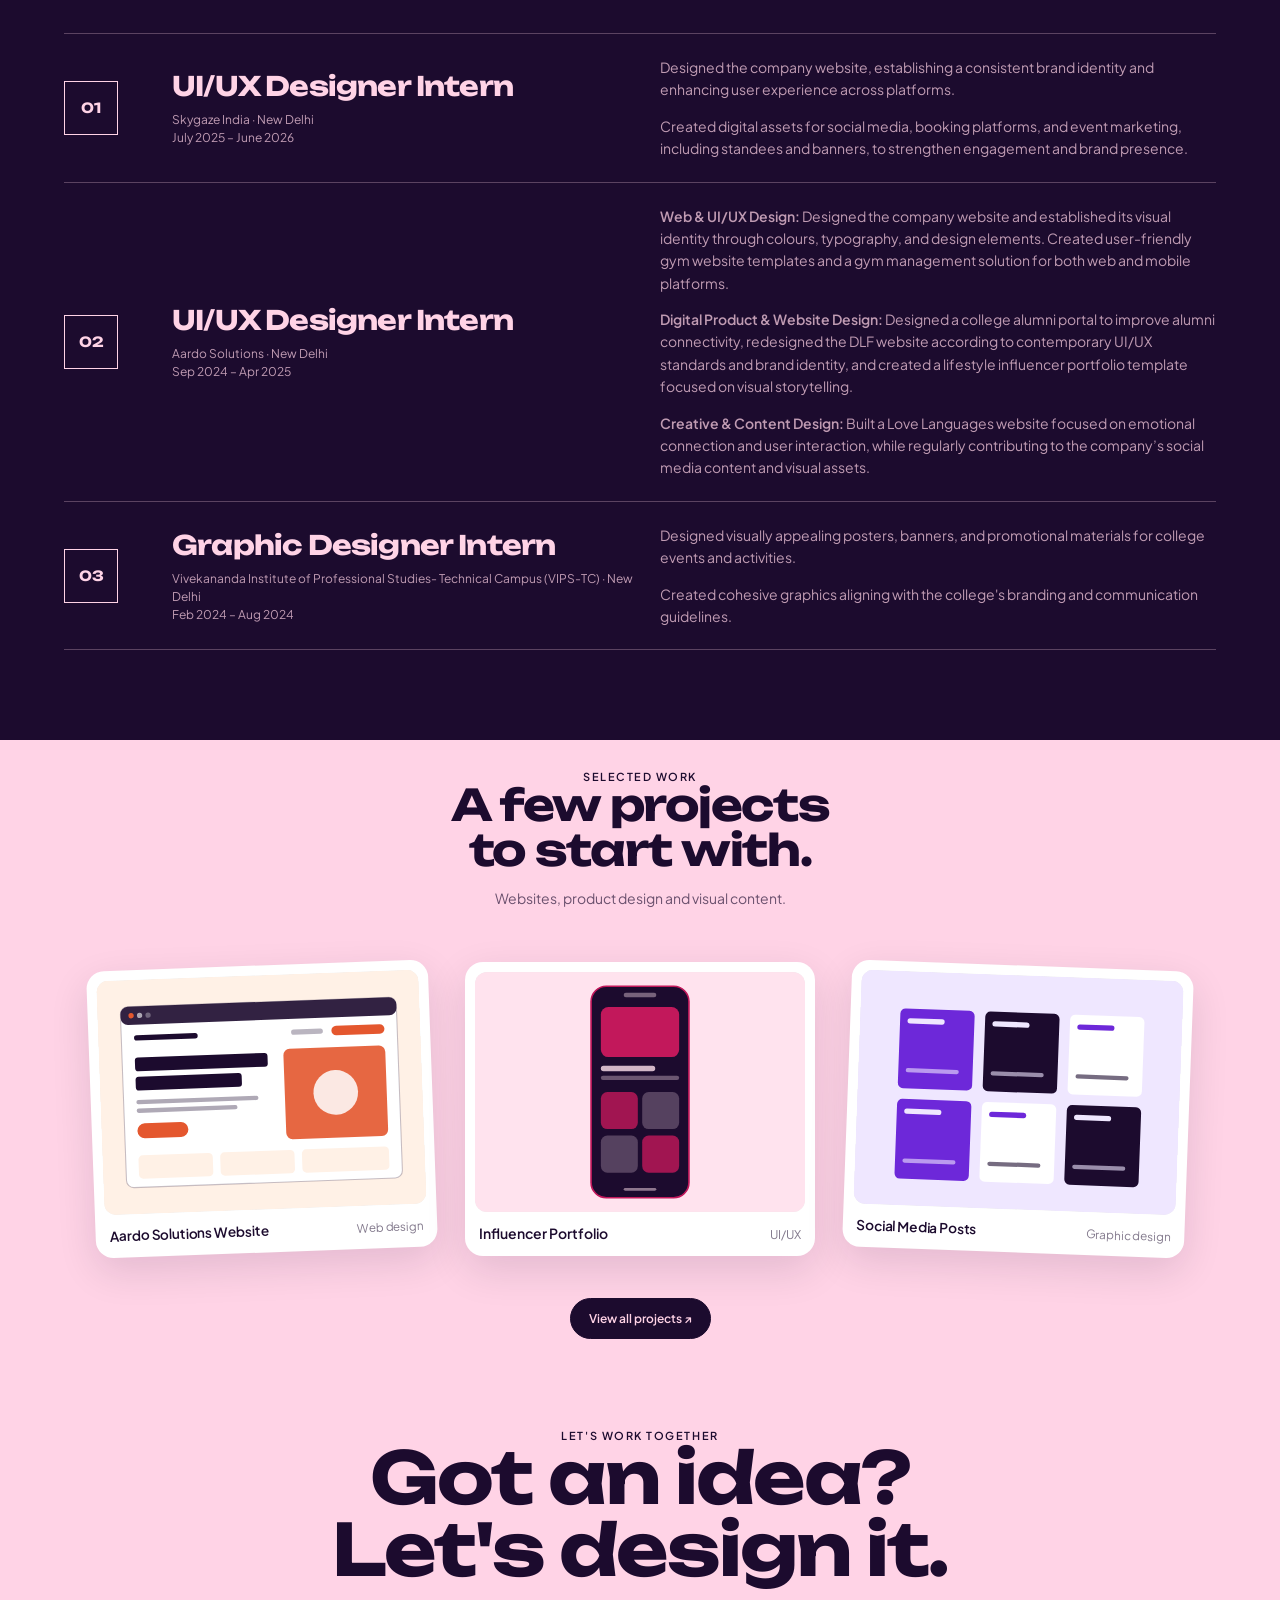
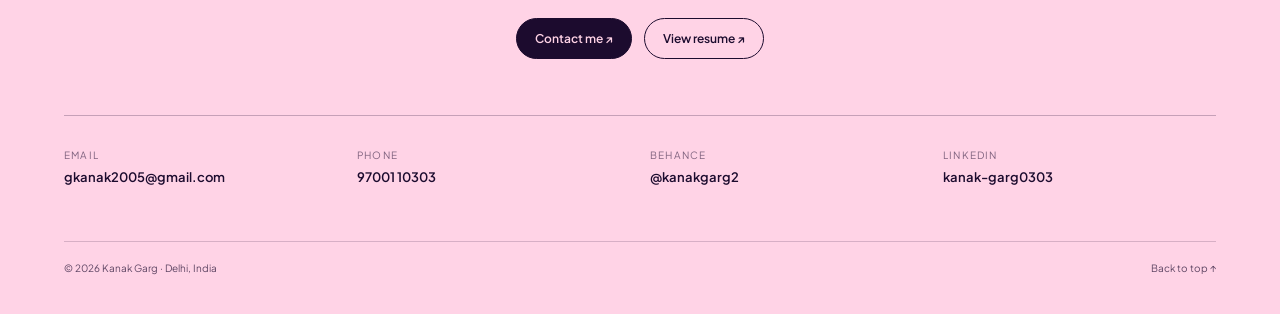
==== commit 674049be: "Update portfolio" ====
--- a/index.html
+++ b/index.html
@@ -1,240 +1,690 @@
-<!DOCTYPE html>
+<!doctype html>
 <html lang="en">
 <head>
-<meta charset="UTF-8">
-<meta name="viewport" content="width=device-width, initial-scale=1.0">
-<title>Kanak Garg — Graphic Designer &amp; UI/UX Designer</title>
-<meta name="description" content="Kanak Garg — Graphic Designer &amp; UI/UX Designer based in New Delhi. Posters, event creatives, social media, print and digital design.">
-
-<link rel="preconnect" href="https://fonts.googleapis.com">
-<link rel="preconnect" href="https://fonts.gstatic.com" crossorigin>
-<link href="https://fonts.googleapis.com/css2?family=Fraunces:ital,opsz,wght@0,9..144,340;0,9..144,480;0,9..144,600;1,9..144,420&family=Space+Grotesk:wght@300;400;500;600;700&display=swap" rel="stylesheet">
+<meta charset="utf-8">
+<meta name="viewport" content="width=device-width, initial-scale=1">
+<meta name="description" content="Kanak Garg — UI/UX and graphic designer based in Delhi, India.">
+<title>Kanak Garg — UI/UX &amp; Graphic Designer</title>
 <link rel="stylesheet" href="style.css">
 </head>
+
 <body>
 
-<div class="grain"></div>
-<div class="cursor-dot" id="cursorDot"></div>
-
-<!-- ============ NAV ============ -->
-<nav id="siteNav">
-  <div class="wrap navwrap">
-    <a href="#top" class="brand">Kanak Garg</a>
-    <button class="menu-toggle" id="menuToggle" aria-label="Toggle menu" aria-expanded="false">
-      <span></span><span></span>
-    </button>
-    <div class="navlinks" id="navLinks">
-      <a href="projects.html" data-nav>Work</a>
-      <a href="#about" data-nav>About</a>
-      <a href="#experience" data-nav>Experience</a>
-      <a href="#contact" data-nav>Contact</a>
-    </div>
-  </div>
-</nav>
-
-<!-- ============ HERO ============ -->
-<header class="hero" id="top">
-  <div class="wrap hero-wrap">
-    <div class="hero-columns">
-
-      <div class="hero-left">
-<h1 class="hero-title">
-          <span class="line" data-line>Kanak</span>
-          <span class="line" data-line>Garg</span>
-        </h1>
-
-        <div class="hero-sub">
-          <p class="hero-role">Graphic Design &amp; UI/UX Design</p>
-          <p class="hero-statement">Designing interfaces, identities and visual<br class="brk"> stories that people remember.</p>
-        </div>
-
-        <a href="#work" class="scroll-cue" data-nav>
-          <span class="sc-line"></span>
-          <span>Scroll to explore</span>
+<header class="site-nav" id="nav" aria-label="Primary navigation">
+
+  <a class="logo" href="#intro">
+    kanak
+  </a>
+
+  <nav class="nav-links">
+    <a href="#about">About</a>
+    <a href="#experience">Experience</a>
+    <a href="#work">Work</a>
+  </nav>
+
+  <a class="nav-resume" href="resume.html">
+    Resume
+  </a>
+
+  <a
+    class="nav-contact"
+    href="https://wa.me/919700110303?text=Hi%20Kanak%2C%20I%27d%20like%20to%20talk%20about%20a%20project."
+    target="_blank"
+    rel="noopener noreferrer"
+  >
+    <span class="dot"></span>Contact me
+  </a>
+
+</header>
+
+
+<main>
+
+<!-- ================= HERO ================= -->
+
+<section id="intro" class="section purple hero">
+
+  <div class="hero-words" aria-hidden="true">
+
+    <div class="hero-word">
+      <span class="word">UI/UX DESIGNER</span>
+    </div>
+
+    <div class="hero-word">
+      <span class="word">DIGITAL DESIGN</span>
+    </div>
+
+    <div class="hero-word">
+      <span class="word">GRAPHIC DESIGN</span>
+    </div>
+
+    <div class="hero-word">
+      <span class="word">BRAND IDENTITY</span>
+    </div>
+
+  </div>
+
+
+  <!-- ID CARD -->
+
+  <div
+    class="badge-wrap"
+    id="badge"
+    role="button"
+    tabindex="0"
+    aria-label="Flip Kanak's identity card"
+  >
+
+    <div class="badge" id="badgeInner">
+
+
+      <!-- ================= FRONT ================= -->
+
+      <article class="face front">
+
+        <div class="photo-frame">
+
+          <img
+            class="photo"
+            src="images/portrait.webp"
+            alt="Portrait of Kanak Garg"
+          >
+
+        </div>
+
+
+        <div class="front-info">
+
+          <div class="card-title">
+            KANAK GARG
+          </div>
+
+          <div class="card-sub">
+            UI/UX + Graphic Designer
+          </div>
+
+          <div class="card-extra">
+            Design • Create • Explore
+          </div>
+
+          <div
+            class="front-signature"
+            aria-label="Kanak signature"
+          >
+            Kanak
+          </div>
+
+        </div>
+
+      </article>
+
+
+      <!-- ================= BACK ================= -->
+
+      <article class="face back">
+
+        <div class="back-head">
+
+          <h3>
+            ABOUT
+          </h3>
+
+        </div>
+
+
+        <div class="back-details">
+
+          <div class="back-row">
+
+            <strong>
+              UI/UX
+            </strong>
+
+            <span>Web &amp; mobile interfaces, wireframes &amp; prototypes</span>
+
+          </div>
+
+
+          <div class="back-row">
+
+            <strong>
+              GRAPHIC
+            </strong>
+
+            <span>Social media creatives, posters &amp; presentations</span>
+
+          </div>
+
+
+          <div class="back-row">
+
+            <strong>
+              BRAND
+            </strong>
+
+            <span>Visual identity, typography &amp; brand systems</span>
+
+          </div>
+
+            <div class="back-row">
+            <strong>TOOLS</strong>
+            <span>
+              Figma, Framer, Midjourney, Webflow, Canva, AI tools
+            </span>
+          </div>
+
+        </div>
+
+
+        <div class="back-footer">
+
+          <div class="hand">
+            Designing meaningful digital experiences.
+          </div>
+
+          <a
+            class="resume-card-btn"
+            href="resume.html"
+          >
+            VIEW RESUME
+          </a>
+
+        </div>
+
+      </article>
+
+    </div>
+
+  </div>
+
+
+  <div class="hero-footer">
+
+    <div class="type-text" id="typeText">
+      UI/UX and graphic designer
+    </div>
+
+    <div class="scroll">
+      Scroll
+      <span class="scroll-line"></span>
+    </div>
+
+  </div>
+
+</section>
+
+
+<!-- ================= ABOUT ================= -->
+
+<section id="about" class="section pink">
+
+  <div class="about-grid reveal">
+
+    <div class="collage">
+
+      <img
+        class="sofa"
+        src="images/about-1.webp"
+        alt=""
+      >
+
+      <img
+        class="workspace"
+        src="images/about-2.webp"
+        alt=""
+      >
+
+      <div class="note">
+        hi, I'm Kanak
+      </div>
+
+    </div>
+
+
+    <div class="about-copy">
+
+      <div class="eyebrow">
+        A little about me
+      </div>
+
+      <h2 id="aboutHeading">
+        I design things people actually use.
+      </h2>
+
+      <p>
+        I'm a creative and detail-oriented UI/UX and graphic designer,
+        based in Delhi. I craft user-centered digital experiences:
+        responsive web and mobile interfaces, brand identities,
+        and visual content for events and social media.
+      </p>
+
+      <p>
+        I’m a creative person who enjoys turning ideas into thoughtful digital experiences and visual work.
+        I’m interested in how design, technology, and communication come together to make something feel clear, useful, and memorable.
+        </p><p>My work spans UI/UX, web design, graphic design, and branding, with a strong interest in typography, composition, colour, and interaction. I like experimenting with new tools and AI-assisted workflows, while keeping the final outcome simple, purposeful, and distinctly human.
+      </p>
+
+      <div class="chips">
+        <span class="chip">UI/UX</span>
+        <span class="chip">Graphic design</span>
+        <span class="chip">Web &amp; mobile</span>
+        <span class="chip">Branding</span>
+        <span class="chip">Print & Digital</span>
+      </div>
+
+    </div>
+
+  </div>
+
+</section>
+
+
+<!-- ================= EXPERIENCE ================= -->
+
+<section id="experience" class="section purple">
+
+  <div class="reveal">
+
+    <div class="eyebrow">
+      Experience
+    </div>
+
+    <h2 class="section-title">
+      Where I've worked.
+    </h2>
+
+  </div>
+
+
+  <div class="service-list">
+
+    <div class="service-row reveal left">
+
+      <div class="icon-tile">
+        01
+      </div>
+
+      <div>
+
+        <h3>
+          UI/UX Designer Intern
+        </h3>
+
+        <div class="exp-meta">
+          Skygaze India · New Delhi<br>
+          July 2025 – June 2026
+        </div>
+
+      </div>
+
+      <div class="exp-description">
+
+        <p>
+          Designed the company website, establishing a consistent brand identity and enhancing user experience across platforms.
+        </p>
+
+        <p>
+          Created digital assets for social media, booking platforms, and event marketing, including standees and banners, to strengthen engagement and brand presence.
+        </p>
+
+      </div>
+
+    </div>
+
+
+    <div class="service-row reveal right">
+
+      <div class="icon-tile">
+        02
+      </div>
+
+      <div>
+
+        <h3>
+          UI/UX Designer Intern
+        </h3>
+
+        <div class="exp-meta">
+          Aardo Solutions · New Delhi<br>
+          Sep 2024 – Apr 2025
+        </div>
+
+      </div>
+
+      <div class="exp-description">
+
+        <p>
+          <strong>Web &amp; UI/UX Design:</strong>
+          Designed the company website and established its visual identity through colours, typography, and design elements. Created user-friendly gym website templates and a gym management solution for both web and mobile platforms.
+        </p>
+
+        <p>
+          <strong>Digital Product &amp; Website Design:</strong>
+          Designed a college alumni portal to improve alumni connectivity, redesigned the DLF website according to contemporary UI/UX standards and brand identity, and created a lifestyle influencer portfolio template focused on visual storytelling.
+        </p>
+
+        <p>
+          <strong>Creative &amp; Content Design:</strong>
+          Built a Love Languages website focused on emotional connection and user interaction, while regularly contributing to the company’s social media content and visual assets.
+        </p>
+
+      </div>
+
+    </div>
+
+    <div class="service-row reveal left">
+
+      <div class="icon-tile">
+        03
+      </div>
+
+      <div>
+
+        <h3>
+          Graphic Designer Intern
+        </h3>
+
+        <div class="exp-meta">
+          Vivekananda Institute of Professional Studies- Technical Campus (VIPS-TC) · New Delhi<br>
+          Feb 2024 – Aug 2024
+        </div>
+
+      </div>
+
+      <div class="exp-description">
+
+        <p>
+          Designed visually appealing posters, banners, and promotional materials for college events and activities.
+        </p>
+
+        <p>
+          Created cohesive graphics aligning with the college's branding and communication guidelines.
+        </p>
+
+      </div>
+
+    </div>
+
+
+    
+
+</section>
+
+
+<!-- ================= WORK ================= -->
+
+<section
+  id="work"
+  class="section pink"
+  style="padding-bottom:0"
+>
+
+  <div class="work-head reveal">
+
+    <div class="eyebrow">
+      Selected work
+    </div>
+
+    <h2 class="section-title">
+      A few projects<br>
+      to start with.
+    </h2>
+
+    <p>
+      Websites, product design and visual content.
+    </p>
+
+  </div>
+
+
+  <div class="work-pin" id="workPin">
+
+    <div class="work-sticky">
+
+      <div class="work-row" id="workRow">
+
+
+        <article class="project">
+
+          <div class="project-frame">
+
+            <img
+              src="https://mir-s3-cdn-cf.behance.net/projects/404/5c83bc217313545.Y3JvcCw3MzIsNTczLDI1LDIx.png"
+              alt=""
+              loading="lazy"
+              onerror="this.onerror=null;this.src='images/projects/aardo.svg'"
+            >
+
+            <div class="caption">
+
+              <strong>
+                Aardo Solutions Website
+              </strong>
+
+              <small>
+                Web design
+              </small>
+
+            </div>
+
+          </div>
+
+        </article>
+
+
+        <article class="project">
+
+          <div class="project-frame">
+
+            <img
+              src="https://mir-s3-cdn-cf.behance.net/projects/404/e40dae217312953.Y3JvcCw3NjAsNTk0LDI2LDU0.png"
+              alt=""
+              loading="lazy"
+              onerror="this.onerror=null;this.src='images/projects/influencer.svg'"
+            >
+
+            <div class="caption">
+
+              <strong>
+                Influencer Portfolio
+              </strong>
+
+              <small>
+                UI/UX
+              </small>
+
+            </div>
+
+          </div>
+
+        </article>
+
+
+        <article class="project">
+
+          <div class="project-frame">
+
+            <img
+              src="https://mir-s3-cdn-cf.behance.net/projects/404/663946217314897.Y3JvcCw4MzksNjU2LDAsMTM3.png"
+              alt=""
+              loading="lazy"
+              onerror="this.onerror=null;this.src='images/projects/social.svg'"
+            >
+
+            <div class="caption">
+
+              <strong>
+                Social Media Posts
+              </strong>
+
+              <small>
+                Graphic design
+              </small>
+
+            </div>
+
+          </div>
+
+        </article>
+
+      </div>
+
+
+
+      <div class="work-cta">
+        <a
+          class="btn solid magnetic"
+          href="projects.html"
+        >
+          View all projects ↗
         </a>
       </div>
 
-      <div class="hero-right" aria-hidden="true">
-        <div class="hero-gallery">
-          <figure class="hg-frame hg-1">
-            <img src="https://mir-s3-cdn-cf.behance.net/projects/404/5c83bc217313545.Y3JvcCw3MzIsNTczLDI1LDIx.png" alt="AardoSolutions website preview">
-            <figcaption>Web Design</figcaption>
-          </figure>
-          <figure class="hg-frame hg-2">
-            <img src="https://mir-s3-cdn-cf.behance.net/projects/404/e40dae217312953.Y3JvcCw3NjAsNTk0LDI2LDU0.png" alt="Influencer portfolio preview">
-            <figcaption>UI/UX</figcaption>
-          </figure>
-          <figure class="hg-frame hg-3">
-            <img src="https://mir-s3-cdn-cf.behance.net/projects/404/663946217314897.Y3JvcCw4MzksNjU2LDAsMTM3.png" alt="Social media posts preview">
-            <figcaption>Social Media Posts</figcaption>
-          </figure>
-        </div>
-      </div>
-
-    </div>
-  </div>
-</header>
-
-<!-- ============ WORK ============ -->
-<section id="work" class="work-section">
-  <div class="wrap">
-    <div class="section-head">
-      <div>
-        <p class="kicker">Selected &amp; ongoing</p>
-        <h2 class="section-title">The Work</h2>
-      </div>
-      <p class="section-note">A few pieces to start with — the full archive lives on the projects page.</p>
-    </div>
-
-    <div class="grid" id="homeWorkGrid"><!-- injected by script.js --></div>
-
-    <div class="view-all-wrap">
-      <a href="projects.html" class="view-all-btn">View All Projects</a>
-    </div>
-  </div>
+    </div>
+
+  </div>
+
 </section>
 
-<!-- ============ ABOUT ============ -->
-<section id="about" class="about-section">
-  <div class="wrap about-grid">
-    <div class="about-head">
-      <p class="kicker">About</p>
-      <h2 class="about-title">Designer,<br>visual communicator,<br>creative problem solver.</h2>
-    </div>
-    <div class="about-body">
-      <p>I am a Graphic Designer and UI/UX Designer with experience creating visual communication for digital and print. My work spans posters, banners, social media creatives, promotional campaigns, event communication, school publications and branded digital experiences.</p>
-      <p>I enjoy turning ideas, events and information into clear, engaging visuals while keeping typography, colour, layout and brand consistency at the centre of every design. I have created graphics for educational environments, social media content, event materials, websites and on-ground branding such as standees and banners.</p>
-      <p>From a school magazine or event poster to an admission campaign or digital announcement, I approach each piece with attention to detail, visual clarity and the audience it needs to communicate with.</p>
-      <div class="skills-strip">
-        <span>Graphic Design</span><span>Typography</span><span>Visual Communication</span><span>Social Media Design</span>
-        <span>Posters &amp; Banners</span><span>Event Creatives</span><span>Branding</span><span>Print Design</span><span>UI/UX</span>
-      </div>
-    </div>
-  </div>
+
+<!-- ================= CONTACT ================= -->
+
+<section id="contact" class="section pink contact">
+
+  <div class="reveal">
+
+    <div class="eyebrow">
+      Let's work together
+    </div>
+
+    <h2>
+      Got an idea?<br>
+      Let's design it.
+    </h2>
+
+  </div>
+
+
+  <div class="btns">
+
+    <a
+      class="btn solid magnetic"
+      href="https://wa.me/919700110303?text=Hi%20Kanak%2C%20I%27d%20like%20to%20talk%20about%20a%20project."
+      target="_blank"
+      rel="noopener">
+      Contact me ↗
+    </a>
+
+    <a
+      class="btn magnetic"
+      href="resume.html"
+    >
+      View resume ↗
+    </a>
+
+  </div>
+
+
+  <div class="contact-grid">
+
+    <div class="contact-item">
+
+      <small>
+        Email
+      </small>
+
+      <a
+        href="https://mail.google.com/mail/?view=cm&fs=1&to=gkanak2005@gmail.com"
+        target="_blank"
+        rel="noopener"
+      >
+        gkanak2005@gmail.com
+      </a>
+
+    </div>
+
+
+    <div class="contact-item">
+
+      <small>
+        Phone
+      </small>
+
+      <a href="tel:+919700110303">
+        97001 10303
+      </a>
+
+    </div>
+
+
+    <div class="contact-item">
+
+      <small>
+        Behance
+      </small>
+
+      <a
+        href="https://www.behance.net/kanakgarg2"
+        target="_blank"
+        rel="noopener"
+      >
+        @kanakgarg2
+      </a>
+
+    </div>
+
+
+    <div class="contact-item">
+
+      <small>
+        LinkedIn
+      </small>
+
+      <a
+        href="https://www.linkedin.com/in/kanak-garg0303"
+        target="_blank"
+        rel="noopener"
+      >
+        kanak-garg0303
+      </a>
+
+    </div>
+
+  </div>
+
+
+  <div class="footer">
+
+    <span>
+      © 2026 Kanak Garg · Delhi, India
+    </span>
+
+    <a href="#intro">
+      Back to top ↑
+    </a>
+
+  </div>
+
 </section>
 
-<!-- ============ EXPERIENCE ============ -->
-<section id="experience" class="exp-section">
-  <div class="wrap">
-    <div class="section-head">
-      <div>
-        <p class="kicker">Where I've worked</p>
-        <h2 class="section-title">Experience</h2>
-      </div>
-    </div>
-
-    <div class="experience-cards">
-      <article class="experience-card reveal">
-        <div class="experience-top">
-          <span class="exp-date">Jul 2025 — Jun 2026</span>
-          <span class="exp-index">01</span>
-        </div>
-        <div class="experience-main">
-          <div>
-            <h3 class="exp-role">UI/UX Designer</h3>
-            <p class="exp-org">Skygaze India · New Delhi</p>
-          </div>
-          <p class="exp-summary">Designed digital experiences and visual assets across web, booking and event platforms, with a focus on consistent brand identity and user experience.</p>
-        </div>
-        <ul class="exp-details">
-          <li>Designed the company website and established a consistent brand identity.</li>
-          <li>Created digital assets for social media, booking platforms and event marketing.</li>
-          <li>Designed standees and banners to strengthen engagement and brand presence.</li>
-        </ul>
-        <div class="exp-tags"><span>UI/UX</span><span>Web Design</span><span>Visual Design</span></div>
-      </article>
-
-      <article class="experience-card reveal">
-        <div class="experience-top">
-          <span class="exp-date">Sep 2024 — Apr 2025</span>
-          <span class="exp-index">02</span>
-        </div>
-        <div class="experience-main">
-          <div>
-            <h3 class="exp-role">UI/UX Designer</h3>
-            <p class="exp-org">Aardo Solutions · New Delhi</p>
-          </div>
-          <p class="exp-summary">Worked across websites and digital products, combining user-friendly interfaces with visual storytelling and consistent brand systems.</p>
-        </div>
-        <ul class="exp-details">
-          <li>Designed the company website, including brand colors, typography and visual elements.</li>
-          <li>Created gym website templates and a gym management solution for web and mobile.</li>
-          <li>Designed a college alumni portal and redesigned the DLF website.</li>
-          <li>Created a lifestyle influencer portfolio and Love Languages website.</li>
-          <li>Regularly contributed to the company's social media content.</li>
-        </ul>
-        <div class="exp-tags"><span>UI/UX</span><span>Figma</span><span>Web Design</span><span>Graphic Design</span></div>
-      </article>
-
-      <article class="experience-card reveal">
-        <div class="experience-top">
-          <span class="exp-date">Feb 2024 — Aug 2024</span>
-          <span class="exp-index">03</span>
-        </div>
-        <div class="experience-main">
-          <div>
-            <h3 class="exp-role">Graphic Designer Intern</h3>
-            <p class="exp-org">Vivekananda Institute of Professional Studies — Technical Campus</p>
-          </div>
-          <p class="exp-summary">Created visual communication for college events while maintaining a cohesive institutional identity.</p>
-        </div>
-        <ul class="exp-details">
-          <li>Designed posters, banners and promotional materials for college events and activities.</li>
-          <li>Created cohesive graphics aligned with college branding and communication guidelines.</li>
-        </ul>
-        <div class="exp-tags"><span>Graphic Design</span><span>Posters</span><span>Banners</span></div>
-      </article>
-
-      <article class="experience-card reveal">
-        <div class="experience-top">
-          <span class="exp-date">2021 — 2023</span>
-          <span class="exp-index">04</span>
-        </div>
-        <div class="experience-main">
-          <div>
-            <h3 class="exp-role">Designer</h3>
-            <p class="exp-org">Maharaja Agrasen Model School · New Delhi</p>
-          </div>
-          <p class="exp-summary">Worked across editorial and social media design, turning school communication into engaging visual content.</p>
-        </div>
-        <ul class="exp-details">
-          <li>Designed graphic novels and school magazines.</li>
-          <li>Designed images and graphics for social media platforms.</li>
-        </ul>
-        <div class="exp-tags"><span>Editorial</span><span>Magazines</span><span>Social Media</span></div>
-      </article>
-    </div>
-  </div>
-</section>
-
-<!-- ============ CONTACT ============ -->
-<section id="contact" class="contact-section">
-  <div class="wrap">
-    <p class="contact-kicker">Have an idea in mind?</p>
-    <h2 class="contact-title">Let's create<br><em>something meaningful.</em></h2>
-    <p class="contact-copy">I’m always open to creative collaborations, design opportunities and projects that are worth making.</p>
-    <div class="contact-links">
-      <a href="mailto:hello@kanakgarg.design" class="contact-link">
-        <span class="cl-label">Email</span>
-      </a>
-      <a href="https://www.linkedin.com/in/kanak-garg0303" target="_blank" rel="noopener" class="contact-link">
-        <span class="cl-label">LinkedIn</span>
-      </a>
-      <a href="https://www.behance.net/kanakgarg2" target="_blank" rel="noopener" class="contact-link">
-        <span class="cl-label">Behance</span>
-      </a>
-    </div>
-  </div>
-</section>
-
-<footer>
-  <div class="wrap footer-wrap">
-    <span class="footer-brand">Kanak Garg</span>
-    <span>UI/UX + Graphic Design</span>
-    <span>New Delhi, India</span>
-  </div>
-</footer>
+</main>
+
+
+<a
+  class="wa"
+  id="wa"
+  href="https://wa.me/919700110303?text=Hi%20Kanak%2C%20I%27d%20like%20to%20talk%20about%20a%20project."
+  target="_blank"
+  rel="noopener"
+  aria-label="Chat with Kanak on WhatsApp"
+>
+  <svg viewBox="0 0 24 24" aria-hidden="true">
+    <path d="M20.52 3.48A11.83 11.83 0 0 0 12.08 0C5.55 0 .23 5.32.23 11.85c0 2.09.55 4.13 1.59 5.92L.13 24l6.37-1.67a11.84 11.84 0 0 0 5.57 1.39h.01c6.53 0 11.85-5.32 11.85-11.85 0-3.17-1.23-6.14-3.41-8.39ZM12.08 21.7h-.01a9.84 9.84 0 0 1-5.02-1.37l-.36-.21-3.78.99 1.01-3.68-.23-.38a9.83 9.83 0 0 1-1.51-5.2c0-5.43 4.42-9.85 9.86-9.85 2.63 0 5.1 1.03 6.96 2.89a9.79 9.79 0 0 1 2.89 6.97c0 5.43-4.42 9.85-9.86 9.85Zm5.4-7.38c-.3-.15-1.76-.87-2.03-.97-.27-.1-.47-.15-.67.15-.2.3-.77.97-.94 1.17-.17.2-.35.22-.65.07-.3-.15-1.26-.46-2.4-1.48-.89-.79-1.48-1.76-1.65-2.06-.17-.3-.02-.46.13-.61.13-.13.3-.35.45-.52.15-.17.2-.3.3-.5.1-.2.05-.37-.02-.52-.07-.15-.67-1.61-.92-2.2-.24-.58-.49-.5-.67-.51h-.57c-.2 0-.52.07-.79.37-.27.3-1.04 1.02-1.04 2.49s1.07 2.89 1.22 3.09c.15.2 2.1 3.21 5.09 4.5.71.31 1.26.49 1.69.63.71.23 1.36.2 1.87.12.57-.08 1.76-.72 2.01-1.42.25-.7.25-1.3.17-1.42-.07-.12-.27-.2-.57-.35Z"/>
+  </svg>
+</a>
+
 
 <script src="script.js"></script>
+
 </body>
-</html>
+</html>
--- a/style.css
+++ b/style.css
@@ -1,571 +1,1994 @@
-/* =========================================================
-   KANAK GARG — PORTFOLIO
-   Tokens: paper (midnight blue) #0B1A30 / ink (cream) #F4EFE4 / accent periwinkle #7C93FF
-   Display: Fraunces · Body/UI: Space Grotesk
-   ========================================================= */
+@import url('https://fonts.googleapis.com/css2?family=Mrs+Saint+Delafield&family=Plus+Jakarta+Sans:wght@400;500;600;700&family=Unbounded:wght@700;800&display=swap');
 
 :root{
-  --paper:#0a1626;
-  --paper-2:#11213a;
-  --ink:#f5efe2;
-  --ink-soft:#9fb0c9;
-  --accent:#8ea0ff;
-  --accent-soft:#1c2a4a;
-  --line: rgba(245,239,226,.14);
-  --line-strong: rgba(245,239,226,.26);
-  --card-1:#152641;
-  --card-2:#16283a;
-  --card-3:#1c2440;
-  --card-4:#12253f;
-  --radius:2px;
-  --radius-work:16px;
-  --ease: cubic-bezier(.22,.61,.27,1);
-}
-
-*{box-sizing:border-box;}
-html{scroll-behavior:smooth; scroll-padding-top:76px;}
+  --purple:#1c0b2e;
+  --pink:#ffd3e6;
+  --white:#fff;
+  --green:#7cc576;
+  --muted:rgba(28,11,46,.58);
+  --ease:cubic-bezier(.2,.8,.2,1);
+  --gutter:clamp(20px,5vw,72px);
+  --nav-h:58px;
+}
+
+*{
+  box-sizing:border-box;
+}
+
+html{
+  scroll-behavior:smooth;
+  scroll-padding-top:var(--nav-h);
+}
+
 body{
-  margin:0; background:var(--paper); color:var(--ink);
-  font-family:'Space Grotesk', sans-serif; font-weight:400;
-  -webkit-font-smoothing:antialiased; overflow-x:hidden;
-}
-img{display:block; max-width:100%;}
-a{color:inherit; text-decoration:none;}
-button{font-family:inherit; cursor:pointer; background:none; border:none; color:inherit;}
-::selection{background:var(--accent); color:var(--paper);}
-
-.wrap{max-width:1280px; margin:0 auto; padding:0 40px;}
-@media (max-width:640px){ .wrap{padding:0 22px;} }
-
-h1,h2,h3{margin:0; font-family:'Fraunces', serif; font-weight:480;}
-
-.kicker{
-  font-size:12.5px; letter-spacing:.03em; color:var(--ink-soft);
-  margin:0 0 10px; text-transform:none;
-}
-.section-title{font-size:clamp(34px,4.4vw,54px); line-height:1.02;}
-.section-head{
-  display:flex; justify-content:space-between; align-items:flex-end;
-  gap:30px; margin-bottom:46px; flex-wrap:wrap;
-}
-.section-note{max-width:300px; font-size:14px; line-height:1.6; color:var(--ink-soft); margin:0;}
-
-/* film-grain texture overlay for a printed, non-digital feel */
-.grain{
-  position:fixed; inset:0; pointer-events:none; z-index:60; opacity:.035; mix-blend-mode:multiply;
-  background-image:url("data:image/svg+xml,%3Csvg xmlns='http://www.w3.org/2000/svg' width='120' height='120'%3E%3Cfilter id='n'%3E%3CfeTurbulence type='fractalNoise' baseFrequency='0.9' numOctaves='2' stitchTiles='stitch'/%3E%3C/filter%3E%3Crect width='100%25' height='100%25' filter='url(%23n)'/%3E%3C/svg%3E");
-}
-@media (prefers-color-scheme: dark){ .grain{ opacity:.06; mix-blend-mode:overlay; } }
-
-.cursor-dot{
-  position:fixed; top:0; left:0; width:34px; height:34px; border-radius:50%;
-  border:1px solid var(--ink); pointer-events:none; z-index:999; opacity:0;
-  transform:translate(-50%,-50%); transition:opacity .2s, width .25s var(--ease), height .25s var(--ease), background .2s;
-  mix-blend-mode:difference; display:flex; align-items:center; justify-content:center;
-  font-size:10px; letter-spacing:.05em; color:var(--paper);
-}
-.cursor-dot.is-visible{opacity:1;}
-.cursor-dot.is-view{width:74px; height:74px; background:var(--ink);}
-@media (hover:none), (pointer:coarse){ .cursor-dot{display:none;} }
-
-/* =============== NAV =============== */
-#siteNav{
-  position:sticky; top:0; z-index:50; background:rgba(10,22,38,.86);
-  backdrop-filter:blur(10px); border-bottom:1px solid var(--line);
-}
-.navwrap{display:flex; align-items:center; justify-content:space-between; height:74px;}
-.brand{font-family:'Fraunces', serif; font-size:19px; font-weight:600; letter-spacing:-.01em;}
-.navlinks{display:flex; gap:34px; font-size:13.5px;}
-.navlinks a{position:relative; padding:4px 0;}
-.navlinks a::after{
-  content:''; position:absolute; left:0; right:0; bottom:0; height:1px; background:var(--ink);
-  transform:scaleX(0); transform-origin:right; transition:transform .3s var(--ease);
-}
-.navlinks a:hover::after{transform:scaleX(1); transform-origin:left;}
-
-.menu-toggle{display:none; width:30px; height:20px; position:relative;}
-.menu-toggle span{
-  position:absolute; left:0; right:0; height:1.5px; background:var(--ink);
-  transition:transform .3s var(--ease), opacity .3s;
-}
-.menu-toggle span:first-child{top:2px;}
-.menu-toggle span:last-child{bottom:2px;}
-.menu-toggle.is-open span:first-child{transform:translateY(8px) rotate(45deg);}
-.menu-toggle.is-open span:last-child{transform:translateY(-8px) rotate(-45deg);}
-
-@media (max-width:760px){
-  .menu-toggle{display:block;}
-  .navlinks{
-    position:fixed; inset:74px 0 0 0; height:calc(100vh - 74px); background:var(--paper);
-    flex-direction:column; justify-content:center; align-items:flex-start; gap:0;
-    padding:0 28px; transform:translateY(-8px); opacity:0; pointer-events:none;
-    transition:opacity .3s var(--ease), transform .3s var(--ease);
-  }
-  .navlinks.is-open{opacity:1; transform:translateY(0); pointer-events:auto;}
-  .navlinks a{font-family:'Fraunces',serif; font-size:34px; padding:14px 0; border-bottom:1px solid var(--line); width:100%;}
-}
-
-/* =============== HERO =============== */
-.hero{position:relative; padding:32px 0 120px; overflow:hidden;}
-.hero-wrap{position:relative;}
-.hero-index{
-  position:relative; z-index:6;
-  display:flex; gap:10px; font-size:12.5px; color:var(--ink-soft); margin-bottom:26px;
-}
-.hero-title{
-  font-size:clamp(72px,13vw,168px); line-height:1.05; letter-spacing:-.015em; margin:0 0 40px;
-}
-.hero-title .line{display:block; overflow:hidden; padding-bottom:0.12em; margin-bottom:-0.12em;}
-.hero-title em{font-style:italic; color:var(--accent);}
-
-.hero-sub{max-width:560px; margin-left:2px; position:relative; z-index:5;}
-.hero-role{
-  font-size:14px; letter-spacing:.04em; color:var(--ink); margin:0 0 14px;
-  padding-bottom:12px; border-bottom:1px solid var(--line-strong); display:inline-block;
-}
-.hero-statement{
-  font-family:'Fraunces', serif; font-style:italic; font-weight:420;
-  font-size:clamp(20px,2.6vw,28px); line-height:1.4; color:var(--ink-soft); margin:0;
-}
-
-.hero-title{position:relative; z-index:6;}
-.hero-columns{display:grid; grid-template-columns:1fr; gap:50px; align-items:center;}
-@media (min-width:901px){
-  .hero-columns{grid-template-columns:1fr 1fr; gap:24px;}
-}
-
-.hero-right{display:flex; justify-content:center;}
-@media (min-width:901px){ .hero-right{justify-content:flex-end;} }
-
-/* framed design-board composition: a few prints, mounted and layered */
-.hero-gallery{position:relative; width:100%; max-width:460px; height:500px;}
-.hg-frame{
-  position:absolute; background:var(--paper); padding:8px 8px 26px; border-radius:6px;
-  box-shadow:0 26px 54px -22px rgba(0,0,0,.6); border:1px solid rgba(245,239,226,.09);
-}
-.hg-frame img{width:100%; display:block; aspect-ratio:4/3; object-fit:cover; border-radius:3px;}
-.hg-frame figcaption{
-  position:absolute; left:8px; right:8px; bottom:8px; font-size:10.5px; letter-spacing:.04em;
-  color:var(--ink-soft); text-align:center;
-}
-.hg-1{width:72%; top:0; right:0; transform:rotate(-3deg); z-index:3;}
-.hg-2{width:59%; top:38%; left:0; transform:rotate(4deg); z-index:2;}
-.hg-3{width:53%; bottom:0; right:10%; transform:rotate(-6deg); z-index:1;}
-
-@media (max-width:900px){
-  .hero-gallery{
-    position:static; display:flex; flex-direction:column; align-items:center;
-    gap:20px; height:auto; max-width:300px; margin:0 auto;
-  }
-  .hg-frame{position:static; width:78% !important; transform:none !important;}
-}
-
-.scroll-cue{
-  display:inline-flex; align-items:center; gap:12px; margin-top:64px; font-size:12px;
-  letter-spacing:.05em; color:var(--ink-soft);
-}
-.sc-line{width:34px; height:1px; background:var(--ink-soft); position:relative; overflow:hidden;}
-.sc-line::after{
-  content:''; position:absolute; left:-100%; top:0; bottom:0; width:100%; background:var(--accent);
-  animation:scline 1.8s ease-in-out infinite;
-}
-@keyframes scline{ 50%{left:100%;} 100%{left:100%;} }
-@media (prefers-reduced-motion: reduce){ .sc-line::after{animation:none;} }
-
-/* =============== WORK / FILTERS =============== */
-.work-section{padding:90px 0 110px; border-top:1px solid var(--line);}
-.archive-page{border-top:none; padding-top:64px;}
-.filters{display:flex; flex-wrap:wrap; gap:10px; margin-bottom:44px;}
-.filter-btn{
-  font-size:13px; padding:9px 18px; border:1px solid var(--line-strong); border-radius:30px;
-  transition:background .25s var(--ease), color .25s var(--ease), border-color .25s var(--ease);
-}
-.filter-btn:hover{border-color:var(--ink);}
-.filter-btn.is-active{background:var(--ink); color:var(--paper); border-color:var(--ink);}
-
-.grid{
-  display:grid; grid-template-columns:repeat(6,1fr); gap:22px; grid-auto-flow:dense;
-}
-.card{
-  position:relative; grid-column:span 3; opacity:0; transform:translateY(26px);
-  transition:opacity .6s var(--ease), transform .6s var(--ease);
-}
-.card.is-visible{opacity:1; transform:translateY(0);}
-.card.is-hidden{display:none;}
-.card[data-size="lg"]{grid-column:span 4;}
-.card[data-size="md"]{grid-column:span 3;}
-.card[data-size="sm"]{grid-column:span 2;}
-@media (max-width:980px){
-  .grid{grid-template-columns:repeat(4,1fr);}
-  .card[data-size="lg"]{grid-column:span 4;}
-  .card[data-size="md"]{grid-column:span 2;}
-  .card[data-size="sm"]{grid-column:span 2;}
-}
-@media (max-width:640px){
-  .grid{grid-template-columns:1fr; gap:34px;}
-  .card, .card[data-size="lg"], .card[data-size="md"], .card[data-size="sm"]{grid-column:1;}
-}
-
-.card-frame{
-  display:block; position:relative; overflow:hidden; border-radius:var(--radius-work); background:var(--card-1);
+  margin:0;
+  font-family:'Plus Jakarta Sans',sans-serif;
+  background:var(--purple);
+  color:var(--white);
+  overflow-x:hidden;
+}
+
+button,
+a{
+  font:inherit;
+}
+
+a{
+  color:inherit;
+  text-decoration:none;
+}
+
+img{
+  display:block;
+  max-width:100%;
+}
+
+.section{
+  position:relative;
+  padding:clamp(56px,7vw,96px) var(--gutter);
+}
+
+.purple{
+  background:var(--purple);
+  color:var(--pink);
+}
+
+.pink{
+  background:var(--pink);
+  color:var(--purple);
+}
+
+h1,
+h2,
+h3,
+.big{
+  font-family:Unbounded,sans-serif;
+  letter-spacing:-.03em;
+  margin:0;
+}
+
+.section-title{
+  font-size:clamp(26px,3.4vw,44px);
+  line-height:1.04;
+}
+
+.eyebrow{
+  font-size:11px;
+  letter-spacing:.14em;
+  text-transform:uppercase;
+  font-weight:600;
+}
+
+.muted{
+  opacity:.62;
+}
+
+.reveal{
+  opacity:0;
+  transform:translateY(40px);
+  transition:
+    opacity .9s var(--ease),
+    transform .9s var(--ease);
+}
+
+.reveal.left{
+  transform:translateX(-60px) rotate(-2deg);
+}
+
+.reveal.right{
+  transform:translateX(60px) rotate(2deg);
+}
+
+.reveal.scale{
+  transform:scale(.85) rotate(-3deg);
+}
+
+.reveal.in{
+  opacity:1;
+  transform:none;
+}
+
+.word{
+  display:inline-block;
+  transform:translateY(110%);
+  transition:transform .8s var(--ease);
+}
+
+.in .word{
+  transform:none;
+}
+
+
+/* =========================================================
+   NAVIGATION
+   ========================================================= */
+
+.site-nav{
+  position:fixed;
+  z-index:50;
+  top:0;
+  left:0;
+  right:0;
+
+  height:var(--nav-h);
+
+  display:flex;
+  align-items:center;
+  gap:22px;
+
+  padding:0 var(--gutter);
+
+  border-bottom:1px solid rgba(255,255,255,.18);
+
+  background:rgba(28,11,46,.62);
+
+  backdrop-filter:blur(18px);
+  -webkit-backdrop-filter:blur(18px);
+
+  color:#fff;
+
+  white-space:nowrap;
+}
+
+.logo{
+  font-family:Unbounded,sans-serif;
+  font-size:14px;
+  position:relative;
+  margin-right:auto;
+}
+
+
+.nav-links{
+  display:flex;
+  gap:24px;
+  font-size:12px;
+}
+
+.nav-links a{
+  opacity:.82;
+  transition:opacity .25s;
+}
+
+.nav-links a:hover,
+.nav-links a[aria-current]{
+  opacity:1;
+}
+
+.nav-resume{
+  border:1px solid rgba(255,255,255,.45);
+  border-radius:999px;
+  padding:8px 14px;
+  font-weight:600;
+  font-size:12px;
+
+  transition:
+    background .25s,
+    color .25s;
+}
+
+.nav-resume:hover,
+.nav-resume[aria-current]{
+  background:rgba(255,255,255,.16);
+}
+
+.nav-contact{
+  background:#fff;
+  color:var(--purple);
+  border-radius:999px;
+  padding:9px 14px;
+  font-weight:600;
+  font-size:12px;
+}
+
+.dot{
+  display:inline-block;
+  width:7px;
+  height:7px;
+
+  background:var(--green);
+
+  border-radius:50%;
+
+  margin-right:6px;
+}
+
+
+/* =========================================================
+   HERO
+   ========================================================= */
+
+.hero{
+  min-height:100svh;
+
+  display:grid;
+  place-items:center;
+
+  overflow:hidden;
+
+  padding:
+    var(--nav-h)
+    var(--gutter)
+    40px;
+
+  background:
+    radial-gradient(
+      ellipse at 50% 38%,
+      #3b1d60 0%,
+      #24103d 48%,
+      #14071f 100%
+    );
+}
+
+.hero-words{
+  position:absolute;
+  inset:0;
+
+  padding:
+    calc(var(--nav-h) + 4px)
+    var(--gutter)
+    70px;
+
+  display:grid;
+
+  grid-template-columns:1fr 1fr;
+  grid-template-rows:1fr 1fr;
+
+  align-items:center;
+
+  pointer-events:none;
+}
+
+.hero-word{
+  font:
+    800
+    clamp(18px,2.7vw,42px)/1
+    Unbounded,sans-serif;
+
+  color:var(--pink);
+
+  overflow:hidden;
+
+  padding:.08em 0;
+}
+
+.hero-word:nth-child(odd){
+  text-align:left;
+}
+
+.hero-word:nth-child(even){
+  text-align:right;
+}
+
+/* =========================================================
+   HERO WORDS — ASYMMETRIC DESKTOP POSITIONING
+   ========================================================= */
+
+/* =========================================
+   ASYMMETRIC HERO WORD POSITIONING
+   ========================================= */
+
+/* =========================================================
+   HERO WORDS — CREATIVE ASYMMETRIC POSITIONING
+   ========================================================= */
+
+@media (min-width: 761px) {
+
+  .hero-words {
+    position: absolute;
+    inset: 0;
+    width: 100%;
+    height: 100%;
+    display: block;
+    pointer-events: none;
+  }
+
+  .hero-word {
+    position: absolute;
+    width: max-content;
+    padding: 0;
+  }
+
+  /* ───────── TOP LEFT ───────── */
+  .hero-word:nth-child(1) {
+    top: 20%;
+    left: 4.5%;
+    text-align: left;
+  }
+
+  /* ───────── TOP RIGHT ───────── */
+  .hero-word:nth-child(2) {
+    top: 35%;
+    right: 4%;
+    text-align: right;
+  }
+
+  /* ───────── BOTTOM LEFT ───────── */
+  .hero-word:nth-child(3) {
+    bottom: 35%;
+    left: 4.5%;
+    text-align: left;
+  }
+
+  /* ───────── BOTTOM RIGHT ───────── */
+  .hero-word:nth-child(4) {
+    bottom: 20%;
+    right: 4%;
+    text-align: right;
+  }
+
+}
+
+/* =========================================================
+   ID CARD
+   ========================================================= */
+
+.badge-wrap{
+  --w:clamp(240px,17.3vw,300px);
+
+  position:relative;
+
+  width:var(--w);
+
+  font-size:calc(var(--w) / 30);
+
+  aspect-ratio:1/1.43;
+
+  perspective:1400px;
+
+  z-index:3;
+
   cursor:pointer;
-}
-.card-frame.is-locked{cursor:default;}
-.card-frame.is-locked::after{
-  content:"Link coming soon"; position:absolute; right:14px; bottom:14px; z-index:2;
-  font-size:11px; letter-spacing:.04em; color:var(--paper); background:rgba(21,20,15,.55);
-  padding:5px 10px; border-radius:20px; opacity:0; transition:opacity .25s var(--ease);
-}
-.card-frame.is-locked:hover::after{opacity:1;}
-.card:hover .card-frame.is-locked img{transform:scale(1.03);}
-.card[data-cat="uiux"] .card-frame, .card[data-cat="branding"] .card-frame{aspect-ratio:4/3;}
-.card[data-cat="graphic"] .card-frame{aspect-ratio:1/1;}\n.card[data-cat="poster"] .card-frame{aspect-ratio:3/4;}
-.card[data-cat="editorial"] .card-frame{aspect-ratio:8/5.5;}
-.card[data-cat="presentation"] .card-frame{aspect-ratio:16/10;}
-
-/* Homepage: exactly 4 featured projects, all identical size, 2x2 */
-#homeWorkGrid{grid-template-columns:repeat(2,1fr); gap:26px;}
-#homeWorkGrid .card{grid-column:auto;}
-#homeWorkGrid .card-frame{aspect-ratio:4/3;}
-@media (max-width:640px){ #homeWorkGrid{grid-template-columns:1fr;} }
-
-.view-all-wrap{display:flex; justify-content:center; margin-top:52px;}
-.view-all-btn{
-  font-size:13px; letter-spacing:.04em; padding:14px 34px; border:1px solid var(--line-strong);
-  border-radius:30px; transition:background .25s var(--ease), color .25s var(--ease), border-color .25s var(--ease);
-}
-.view-all-btn:hover{background:var(--ink); color:var(--paper); border-color:var(--ink);}
-
-/* Projects archive page: clean uniform 2-col / 1-col grid */
-#projectsGrid{grid-template-columns:repeat(2,1fr); gap:26px;}
-#projectsGrid .card{grid-column:auto;}
-#projectsGrid .card-frame{aspect-ratio:4/3;}
-@media (max-width:760px){ #projectsGrid{grid-template-columns:1fr;} }
-
-.card-frame img{
-  width:100%; height:100%; object-fit:cover; transform:scale(1.03);
-  transition:transform .7s var(--ease);
-}
-.card:hover .card-frame img{transform:scale(1.1);}
-
-/* per-category placeholder art (used when no image supplied yet) */
-.ph{
-  width:100%; height:100%; display:flex; flex-direction:column; justify-content:space-between;
-  padding:20px; position:relative; overflow:hidden;
-}
-.ph::before{
-  content:''; position:absolute; inset:0; opacity:.5;
-  background-image:repeating-linear-gradient(115deg, rgba(245,239,226,.07) 0 1px, transparent 1px 18px);
-}
-.ph .ph-mark{font-family:'Fraunces',serif; font-size:15px; letter-spacing:.02em; position:relative;}
-.ph .ph-init{
-  font-family:'Fraunces',serif; font-style:italic; font-weight:420; line-height:.8; position:relative;
-  font-size:clamp(40px,7vw,74px); align-self:flex-end;
-}
-.card[data-cat="uiux"] .ph{background:var(--card-4);}
-.card[data-cat="graphic"] .ph{background:var(--card-3);}
-.card[data-cat="poster"] .ph{background:var(--card-2);}
-.card[data-cat="editorial"] .ph{background:var(--card-1);}
-.card[data-cat="presentation"] .ph{background:#132038;}
-.card[data-cat="branding"] .ph{background:#1e2142;}
-
-.card-info{display:flex; justify-content:space-between; align-items:baseline; margin-top:14px; gap:12px;}
-.card-title{font-family:'Fraunces',serif; font-size:19px; font-weight:500;}
-.card-meta{font-size:12px; color:var(--ink-soft); white-space:nowrap;}
-.card-cat{display:block; font-size:11.5px; color:var(--ink-soft); margin-top:2px;}
-
-/* =============== ABOUT =============== */
-.about-section{padding:100px 0; border-top:1px solid var(--line);}
-.about-grid{display:grid; grid-template-columns:1fr 1.35fr; gap:60px;}
-.about-title{font-size:clamp(34px,4.6vw,58px); line-height:1.08;}
-.about-body p{font-size:17px; line-height:1.75; color:var(--ink-soft); max-width:58ch; margin:0 0 20px;}
-.skills-strip{display:flex; flex-wrap:wrap; gap:10px 12px; margin-top:30px;}
-.skills-strip span{
-  font-size:12.5px; padding:8px 15px; border:1px solid var(--line-strong); border-radius:30px; color:var(--ink);
-}
-@media (max-width:820px){ .about-grid{grid-template-columns:1fr; gap:34px;} }
-
-/* =============== EXPERIENCE =============== */
-.exp-section{padding:100px 0; border-top:1px solid var(--line);}
-.experience-cards{display:grid; grid-template-columns:repeat(2,minmax(0,1fr)); gap:20px; margin-top:48px; max-width:1100px;}
-.experience-card{
-  position:relative; padding:30px; border:1px solid var(--line-strong); border-radius:20px;
-  background:rgba(255,255,255,.025); overflow:hidden; transition:transform .35s var(--ease), border-color .35s var(--ease), background .35s var(--ease);
-}
-.experience-card:hover{transform:translateY(-5px); border-color:var(--accent); background:rgba(255,255,255,.045);}
-.experience-top{display:flex; justify-content:space-between; align-items:center; padding-bottom:22px; border-bottom:1px solid var(--line);}
-.exp-date{font-size:13px; color:var(--ink-soft); letter-spacing:.02em;}
-.exp-index{font-family:'Fraunces',serif; font-size:15px; color:var(--accent);}
-.experience-main{display:grid; grid-template-columns:1fr; gap:18px; padding:25px 0 20px;}
-.exp-role{font-family:'Fraunces',serif; font-size:28px; line-height:1.05; margin:0 0 7px;}
-.exp-org{font-size:14px; color:var(--accent); margin:0; line-height:1.5;}
-.exp-summary{font-size:14px; line-height:1.65; color:var(--ink-soft); margin:0; max-width:58ch;}
-.exp-details{margin:0; padding:0 0 22px 18px; color:var(--ink-soft); font-size:13.5px; line-height:1.65;}
-.exp-details li{margin-bottom:7px; padding-left:3px;}
-.exp-tags{display:flex; flex-wrap:wrap; gap:7px; padding-top:18px; border-top:1px solid var(--line);}
-.exp-tags span{font-size:11px; padding:6px 10px; border:1px solid var(--line-strong); border-radius:999px; color:var(--ink-soft);}
-@media (max-width:900px){.experience-cards{grid-template-columns:1fr; max-width:700px;}}
-@media (max-width:640px){.exp-section{padding:75px 0}.experience-cards{margin-top:35px;gap:14px}.experience-card{padding:23px;border-radius:16px}.exp-role{font-size:25px}.experience-main{padding:20px 0 15px}.exp-details{font-size:13px}}
-
-/* =============== CONTACT =============== */
-.contact-section{
-  padding:128px 0 92px;
-  border-top:1px solid var(--line);
+
+  animation:
+    drop 1.1s var(--ease) both;
+}
+
+
+/* Lanyard */
+
+.badge-wrap::before{
+  content:"";
+
+  position:absolute;
+
+  z-index:-2;
+
+  top:calc(-1 * clamp(76px,7vw,112px));
+
+  left:50%;
+
+  width:20px;
+
+  height:calc(clamp(76px,7vw,112px) + 8px);
+
+  transform:translateX(-50%);
+
+  border-radius:0 0 10px 10px;
+
+  background:
+    linear-gradient(
+      90deg,
+      #f7a8c9 0%,
+      #ffd9e8 48%,
+      #f7a8c9 100%
+    );
+
+  box-shadow:
+    0 1px 4px rgba(0,0,0,.12);
+}
+
+
+/* Clip */
+
+.badge-wrap::after{
+  content:"";
+
+  position:absolute;
+
+  z-index:5;
+
+  top:-14px;
+
+  left:50%;
+
+  width:34px;
+  height:28px;
+
+  transform:translateX(-50%);
+
+  border-radius:11px;
+
+  background:#9da0aa;
+
+  border:3px solid #cfd0d7;
+
+  box-shadow:
+    0 2px 5px rgba(0,0,0,.16);
+}
+
+
+@keyframes drop{
+  0%{
+    transform:translateY(-60px);
+    opacity:0;
+  }
+
+  100%{
+    transform:none;
+    opacity:1;
+  }
+}
+
+
+.badge{
+  position:absolute;
+  inset:0;
+
+  transform-style:preserve-3d;
+
+  transition:
+    transform .3s cubic-bezier(.65,0,.25,1);
+}
+
+.badge.flip{
+  transform:rotateY(180deg);
+}
+
+.face{
+  position:absolute;
+  inset:0;
+
+  backface-visibility:hidden;
+  -webkit-backface-visibility:hidden;
+
+  border-radius:22px;
+
+  overflow:hidden;
+
+  box-shadow:
+    0 24px 60px rgba(0,0,0,.30);
+
+  border:2px solid rgba(255,255,255,.86);
+}
+
+
+/* =========================================================
+   CARD FRONT
+   ========================================================= */
+
+.front{
+  background:var(--pink);
+
+  color:#211a28;
+
+  padding:8px;
+
+  display:flex;
+
+  flex-direction:column;
+}
+
+
+.photo-frame{
+  width:100%;
+
+  aspect-ratio:553/574;
+
+  flex:0 0 auto;
+
+  border-radius:15px;
+
+  overflow:hidden;
+
+  background:#fff;
+}
+
+.photo{
+  display:block;
+
+  width:100%;
+  height:100%;
+
+  object-fit:contain;
+
+  object-position:center;
+}
+
+
+/* =========================================================
+   CARD INFORMATION
+   ========================================================= */
+
+.front-info{
+  position:relative;
+
+  flex:1;
+
+  padding:10px 5px 8px;
+
+  display:flex;
+
+  flex-direction:column;
+
+  align-items:flex-start;
+}
+
+
+/* NAME */
+
+.card-title{
+  font:
+    800
+    2.70em/.95
+    Unbounded,sans-serif;
+
+  letter-spacing:-.055em;
+
+  color:#211a28;
+
+  white-space:nowrap;
+}
+
+
+/* SUBTITLE */
+
+.card-sub{
+  font-size:1.3em;
+
+  font-weight:700;
+
+  color:#3f3744;
+
+  margin-top:.6em;
+
+  line-height:1.25;
+}
+
+
+/* EXTRA TEXT */
+
+.card-extra{
+  margin-top:.8em;
+
+  font-size:.90em;
+
+  font-weight:600;
+
+  letter-spacing:.08em;
+
+  color:#7b5066;
+
+  text-transform:uppercase;
+}
+
+
+/* =========================================================
+   SIGNATURE
+   ========================================================= */
+
+.front-signature{
+  position:absolute;
+
+  right:20px;
+
+  left:auto;
+
+  bottom:5px;
+
+  font:
+    2.65em/1
+    'Mrs Saint Delafield',
+    cursive;
+
+  color:#7b5066;
+
+  transform:rotate(-5deg);
+
+  white-space:nowrap;
+}
+
+
+/* =========================================================
+   CARD BACK
+   ========================================================= */
+
+/* =========================================================
+   CARD BACK
+   ========================================================= */
+
+.back{
+  transform:rotateY(180deg);
+
+  background:var(--pink);
+
+  color:#211a28;
+
+  padding: 38px 20px 20px;
+
+  display:flex;
+
+  flex-direction:column;
+}
+
+
+/* =========================================================
+   BACK HEADING
+   ========================================================= */
+
+.back-head{
+  flex:0 0 auto;
+}
+
+.back h3{
+  font-family:Unbounded,sans-serif;
+
+  font-size:1.72em;
+
+  font-weight:800;
+
+  line-height:1.08;
+
+  letter-spacing:-.045em;
+
+  margin:0;
+
+  color:#211a28;
+
+  white-space:nowrap;
+}
+
+
+/* =========================================================
+   BACK DETAILS
+   ========================================================= */
+
+.back-details{
+  margin-top:1.35em;
+}
+
+.back-row{
+
+  display:grid;
+
+  grid-template-columns:5.3em 1fr;
+
+  gap:.9em;
+
+  padding:1em 0;
+
+  border-top:
+    1px solid
+    rgba(33,26,40,.22);
+
+  font-size:.90em;
+
+  line-height:1.5;
+
+  align-items:start;
+}
+.back-row:last-child{
+  border-bottom:
+    1px solid
+    rgba(33,26,40,.22);
+
+}
+/* Category */
+
+.back-row strong{
+
+  font-family:
+    Unbounded,
+    sans-serif;
+
+  font-size:.78em;
+
+  font-weight:800;
+
+  color:#211a28;
+
+  line-height:1.35;
+
+}
+
+/* Description */
+
+.back-row span{
+
+  color:#443a46;
+
+  font-size:1em;
+
+  font-weight:500;
+
+  line-height:1.55;
+
+}
+
+
+/* =========================================================
+   BACK FOOTER
+   ========================================================= */
+
+.back-footer {
+  margin-top: auto;
+  padding-top: 1.2em;
+}
+
+.back-footer .resume-card-btn {
+  margin-top: 4px;
+}
+
+/* =========================================================
+   DESIGN STATEMENT
+   ========================================================= */
+
+.hand {
+    font:     2.05em/1.05     'Mrs Saint Delafield';
+  font-size: 18px;
+  line-height: 1.2;
+  font-weight: 500;
+  font-style: normal;
+  letter-spacing: 0.3px;
+  color: #7b5066;
+  max-width: 100%;
+  white-space: nowrap;
+  transform: none;
+}
+
+
+/* =========================================================
+   RESUME BUTTON
+   ========================================================= */
+
+.resume-card-btn{
+
+  display:inline-flex;
+
+  align-items:center;
+
+  justify-content:center;
+
+  margin-top:14px;
+
+  padding:8px 15px;
+
+  border:
+    1.5px solid
+    #211a28;
+
+  border-radius:999px;
+
+  background:#211a28;
+
+  color:var(--pink);
+
+  font-family:
+    'Plus Jakarta Sans',
+    sans-serif;
+
+  font-size:.72em;
+
+  font-weight:700;
+
+  letter-spacing:.08em;
+
+  text-decoration:none;
+
+  transition:
+    transform .3s var(--ease),
+    background .3s,
+    color .3s;
+}
+
+
+.resume-card-btn:hover{
+
+  transform:translateY(-3px);
+
+  background:transparent;
+
+  color:#211a28;
+
+}
+
+/* =========================================================
+   HERO FOOTER
+   ========================================================= */
+
+.hero-footer{
+  position:absolute;
+
+  bottom:24px;
+
+  left:var(--gutter);
+
+  right:var(--gutter);
+
+  display:flex;
+
+  justify-content:space-between;
+
+  align-items:end;
+
+  font-size:11px;
+
+  color:var(--pink);
+}
+
+.type-text{
+  max-width:360px;
+
+  min-height:1.4em;
+}
+
+.scroll{
+  display:flex;
+
+  gap:10px;
+
+  align-items:center;
+}
+
+.scroll-line{
+  height:34px;
+
+  width:1px;
+
+  background:var(--pink);
+
+  animation:pulse 1.4s infinite;
+}
+
+@keyframes pulse{
+  50%{
+    transform:scaleY(.4);
+
+    opacity:.45;
+  }
+}
+
+
+/* =========================================================
+   ABOUT
+   ========================================================= */
+
+.about-grid{
+  display:grid;
+
+  grid-template-columns:1fr 1fr;
+
+  gap:clamp(32px,6vw,90px);
+
+  align-items:center;
+}
+
+.collage{
+  position:relative;
+
+  min-height:400px;
+}
+
+.collage img{
+  position:absolute;
+
+  width:66%;
+
+  border:4px solid var(--purple);
+
+  box-shadow:
+    10px 10px 0 var(--purple);
+
+  border-radius:2px;
+}
+
+.collage .sofa{
+  top:4%;
+  left:0;
+
+  transform:rotate(-2deg);
+}
+
+.collage .workspace{
+  right:0;
+  bottom:4%;
+
+  width:48%;
+
+  transform:rotate(4deg);
+}
+
+.wa svg {
+  width: 24px;
+  height: 24px;
+  fill: #ffffff;
+  display: block;
+}
+
+.exp-description {
+  grid-column: 3;
+  width: 100%;
+  max-width: 800px;
+}
+
+.exp-description p {
+  margin: 0;
+}
+
+.exp-description p + p {
+  margin-top: 10px;
+}
+
+.exp-description {
+  grid-column: 3;
+  width: 100%;
+  max-width: 800px;
+}
+
+.exp-description p {
+  margin: 0;
+  line-height: 1.6;
+}
+
+.exp-description p + p {
+  margin-top: 14px;
+}
+
+.exp-description strong {
+  font-weight: 600;
+}
+
+.note{
+  position:absolute;
+
+  z-index:3;
+
+  bottom:-40px;
+  left:4%;
+
+  font:
+    38px
+    'Mrs Saint Delafield',
+    cursive;
+
+  transform:rotate(-5deg);
+
+  opacity:0;
+
+  transition:
+    all .7s var(--ease);
+}
+
+.in .note{
+  opacity:1;
+
+  transform:
+    rotate(-5deg)
+    translateY(-8px);
+}
+
+.about-copy h2{
+  font-size:
+    clamp(
+      24px,
+      3vw,
+      38px
+    );
+
+  line-height:1.1;
+
+  margin:14px 0 18px;
+}
+
+.about-copy p{
+  max-width:520px;
+
+  font-size:14px;
+
+  line-height:1.75;
+
+  margin:0 0 14px;
+}
+
+.chips{
+  display:flex;
+
+  flex-wrap:wrap;
+
+  gap:8px;
+
+  margin-top:20px;
+}
+
+.chip{
+  border:
+    1px solid
+    rgba(28,11,46,.4);
+
+  border-radius:999px;
+
+  padding:7px 12px;
+
+  font-size:11px;
+
+  font-weight:600;
+}
+
+
+/* =========================================================
+   EXPERIENCE
+   ========================================================= */
+
+.service-list{
+  margin-top:40px;
+
+  border-top:
+    1px solid
+    rgba(255,211,230,.28);
+}
+
+.service-row{
+  display:grid;
+
+  grid-template-columns:84px 1fr 1.2fr;
+
+  gap:24px;
+
+  align-items:center;
+
+  padding:22px 0;
+
+  border-bottom:
+    1px solid
+    rgba(255,211,230,.28);
+
+  transition:
+    padding .4s var(--ease),
+    opacity .9s var(--ease),
+    transform .9s var(--ease);
+}
+
+.service-row:hover{
+  padding-left:12px;
+}
+
+.icon-tile{
+  width:54px;
+  height:54px;
+
+  border:
+    1px solid
+    var(--pink);
+
+  display:grid;
+
+  place-items:center;
+
+  font:
+    700
+    14px
+    Unbounded,
+    sans-serif;
+
+  transition:
+    transform .4s var(--ease);
+}
+
+.service-row:hover .icon-tile{
+  transform:
+    rotate(-12deg)
+    scale(1.12);
+}
+
+.service-row h3{
+  font-size:
+    clamp(
+      18px,
+      2.1vw,
+      28px
+    );
+
+  transition:
+    transform .4s var(--ease);
+}
+
+.service-row:hover h3{
+  transform:translateX(12px);
+}
+
+.exp-meta{
+  margin-top:8px;
+
+  font-size:12px;
+
+  opacity:.72;
+
+  line-height:1.5;
+
+  transition:
+    transform .4s var(--ease);
+}
+
+.service-row:hover .exp-meta{
+  transform:translateX(12px);
+}
+
+.service-row p{
+  opacity:.72;
+
+  line-height:1.6;
+
+  margin:0;
+
+  font-size:14px;
+}
+
+
+/* ---------- Work ---------- */
+
+.work-head{
   text-align:center;
-  background:var(--paper-2);
+  max-width:720px;
+  margin:0 auto;
+}
+
+.work-head .eyebrow{
+  text-align:center;
+}
+
+.work-head .section-title{
+  text-align:center;
+  margin-left:auto;
+  margin-right:auto;
+}
+
+.work-head p{
+  font-size:14px;
+  opacity:.65;
+  margin:16px auto 0;
+  text-align:center;
+}
+
+/* Normal section - no sticky scrolling */
+.work-pin{
   position:relative;
-  overflow:hidden;
-}
-.contact-section::before{
-  content:''; position:absolute; top:-35%; left:50%; width:760px; height:760px;
-  transform:translateX(-50%);
-  background:radial-gradient(circle, var(--accent-soft) 0%, transparent 68%);
-  opacity:.52; pointer-events:none;
-}
-.contact-section .wrap{position:relative; z-index:1;}
-.contact-kicker{
-  margin:0 0 24px;
-  color:var(--accent);
-  font-size:12px;
-  line-height:1;
-  letter-spacing:.08em;
-  text-transform:uppercase;
-}
-.contact-title{
+  height:auto;
+  margin-top:55px;
+}
+
+.work-sticky{
   position:relative;
-  max-width:1000px;
-  margin:0 auto 30px;
-  font-size:clamp(54px,8vw,112px);
-  line-height:.94;
-  letter-spacing:-.025em;
-}
-.contact-title em{font-style:italic; color:var(--accent);}
-.contact-copy{
-  max-width:760px;
-  margin:0 auto 42px;
-  color:var(--ink-soft);
-  font-size:18px;
-  line-height:1.55;
-}
-.contact-links{
-  position:relative;
+  top:auto;
+  height:auto;
+  display:block;
+  overflow:visible;
+}
+
+.work-row{
   display:flex;
   justify-content:center;
+  align-items:flex-start;
+  gap:28px;
+  padding:0 5vw;
+  width:100%;
+  box-sizing:border-box;
+  will-change:auto;
+}
+
+.project{
+  flex:0 0 min(29vw,350px);
+  width:min(29vw,350px);
+}
+
+.project-frame{
+  background:#fff;
+  border-radius:18px;
+  box-shadow:0 14px 40px rgba(28,11,46,.12);
+  padding:10px;
+  overflow:hidden;
+  box-sizing:border-box;
+}
+
+.project-frame img{
+  display:block;
+  width:100%;
+  height:240px;
+  object-fit:cover;
+  border-radius:12px;
+  background:#eee;
+}
+
+.caption{
+  padding:12px 4px 4px;
+  display:flex;
+  justify-content:space-between;
+  gap:10px;
+  align-items:end;
+}
+
+.caption strong{
+  font-size:14px;
+  font-weight:600;
+}
+
+.caption small{
+  font-size:12px;
+  opacity:.55;
+  white-space:nowrap;
+}
+
+/* Button BELOW the cards */
+.work-cta{
+  position:relative;
+  left:auto;
+  right:auto;
+  bottom:auto;
+  display:flex;
+  justify-content:center;
+  margin-top:42px;
+  padding-bottom:20px;
+}
+
+.progress,
+.progress-fill{
+  display:none;
+}
+
+/* =========================================================
+   BUTTONS
+   ========================================================= */
+
+.btn{
+  display:inline-flex;
+
+  align-items:center;
+
+  gap:12px;
+
+  padding:12px 18px;
+
+  border:
+    1px solid
+    var(--purple);
+
+  border-radius:999px;
+
+  font-weight:600;
+
+  font-size:12px;
+
+  transition:
+    transform .35s var(--ease),
+    background .3s,
+    color .3s;
+
+  cursor:pointer;
+}
+
+.btn.solid{
+  background:var(--purple);
+
+  color:var(--pink);
+}
+
+.btn:hover{
+  transform:translateY(-4px);
+}
+
+.btns{
+  display:flex;
+
+  justify-content:center;
+
+  gap:12px;
+
   flex-wrap:wrap;
-  gap:14px;
-  border-top:0;
-}
-.contact-link{
-  flex:0 0 auto;
-  display:inline-flex;
-  align-items:center;
+
+  margin:32px 0 56px;
+}
+
+
+/* =========================================================
+   CONTACT
+   ========================================================= */
+
+.contact{
+  text-align:center;
+}
+
+.contact h2{
+  font-size:
+    clamp(
+      30px,
+      5.6vw,
+      72px
+    );
+
+  line-height:1;
+
+  max-width:900px;
+
+  margin:0 auto;
+}
+
+.contact-grid{
+  display:grid;
+
+  grid-template-columns:
+    repeat(4,1fr);
+
+  gap:20px;
+
+  text-align:left;
+
+  border-top:
+    1px solid
+    rgba(28,11,46,.25);
+
+  padding-top:26px;
+}
+
+.contact-item small{
+  font-size:10px;
+
+  text-transform:uppercase;
+
+  letter-spacing:.12em;
+
+  opacity:.55;
+}
+
+.contact-item a{
+  display:block;
+
+  margin-top:6px;
+
+  font-size:13px;
+
+  font-weight:600;
+
+  overflow-wrap:anywhere;
+}
+
+.footer{
+  display:flex;
+
+  justify-content:space-between;
+
+  border-top:
+    1px solid
+    rgba(28,11,46,.25);
+
+  margin-top:56px;
+
+  padding-top:20px;
+
+  font-size:10px;
+
+  opacity:.7;
+}
+
+
+/* =========================================================
+   WHATSAPP
+   ========================================================= */
+
+.wa{
+  position:fixed;
+  right:18px;
+  bottom:18px;
+  width:46px;
+  height:46px;
+  border-radius:50%;
+  background:#25d366;
+  color:#fff;
+  display:grid;
+  place-items:center;
+  z-index:60;
+  font-size:20px;
+  box-shadow:
+    0 10px 30px
+    rgba(0,0,0,.2);
+  transform:scale(0);
+  transition:
+    transform .7s var(--ease);
+}
+
+.wa.show{
+  transform:scale(1);
+}
+
+.wa svg{
+  width:24px;
+  height:24px;
+  fill:currentColor;
+}
+
+
+/* =========================================================
+   INNER PAGES
+   ========================================================= */
+
+.page-head{
+  padding-top:calc(var(--nav-h) + 35px);
+  padding-bottom:35px;
+}
+
+.page-head h1{
+  font-size:
+    clamp(
+      30px,
+      5vw,
+      60px
+    );
+
+  line-height:1;
+
+  margin-top:14px;
+}
+
+.page-head p{
+  max-width:520px;
+
+  font-size:14px;
+
+  line-height:1.7;
+
+  opacity:.72;
+
+  margin:18px 0 0;
+}
+
+.back-link{
+  display:inline-block;
+
+  margin-bottom:26px;
+
+  font-size:12px;
+
+  opacity:.75;
+}
+
+.back-link:hover{
+  opacity:1;
+}
+
+.resume-actions{
+  display:flex;
+
+  flex-wrap:wrap;
+
+  gap:12px;
+
+  margin-top:26px;
+}
+
+.btn.light{
+  border-color:var(--pink);
+
+  color:var(--pink);
+}
+
+.btn.light.solid{
+  background:var(--pink);
+
+  color:var(--purple);
+}
+
+.resume-preview-section{
+  max-width:560px;
+
+  margin:0 auto;
+
+  background:#fff;
+
+  box-shadow:
+    0 24px 70px
+    rgba(28,11,46,.25);
+
+  border-radius:6px;
+
+  overflow:hidden;
+}
+
+.resume-sheet img{
+  width:100%;
+  height:auto;
+}
+
+.resume-preview-section{
+  padding-top:40px;
+  padding-bottom:50px;
+}
+
+.resume-sheet{
+  max-width:760px;
+  margin:0 auto;
+  background:#fff;
+  box-shadow:0 24px 70px rgba(28,11,46,.25);
+  border-radius:6px;
+  overflow:hidden;
+}
+
+.resume-foot{
+  text-align:center;
+
+  margin-top:30px;
+
+  display:flex;
+
   justify-content:center;
-  min-width:92px;
-  padding:13px 25px;
-  border:1px solid var(--line-strong);
-  border-radius:999px;
-  position:relative;
-  overflow:hidden;
-  transition:background .3s var(--ease), border-color .3s var(--ease), color .3s var(--ease), transform .3s var(--ease);
-}
-.contact-link + .contact-link{border-left:1px solid var(--line-strong);}
-.contact-link::before{display:none;}
-.contact-link:hover{
-  background:var(--ink);
-  border-color:var(--ink);
-  color:var(--paper);
-  transform:translateY(-2px);
-}
-.cl-label{font-size:14px; letter-spacing:.02em; color:inherit;}
-.cl-value{display:none;}
-@media (max-width:640px){
-  .contact-section{padding:92px 0 70px;}
-  .contact-title{font-size:clamp(46px,13vw,72px);}
-  .contact-copy{font-size:16px; margin-bottom:32px;}
-  .contact-links{gap:10px;}
-  .contact-link{min-width:88px; padding:12px 21px;}
-}
-
-/* =============== FOOTER =============== */
-footer{padding:40px 0; background:var(--paper); border-top:1px solid var(--accent-soft);}
-.footer-wrap{display:flex; justify-content:space-between; flex-wrap:wrap; gap:10px; font-size:12.5px; letter-spacing:.03em; color:var(--ink-soft);}
-.footer-brand{font-family:'Fraunces',serif; color:var(--ink); font-size:15px; letter-spacing:.01em;}
-@media (max-width:520px){ .footer-wrap{flex-direction:column; gap:6px;} }
-
-/* reveal-on-scroll (generic) */
-.reveal{opacity:0; transform:translateY(22px); transition:opacity .7s var(--ease), transform .7s var(--ease);}
-.reveal.is-visible{opacity:1; transform:translateY(0);}
-
-@media (prefers-reduced-motion: reduce){
-  *{animation-duration:.001ms !important; transition-duration:.001ms !important;}
-}
-
-/* =============== PROJECT GALLERY =============== */
-body.project-modal-open{overflow:hidden;}
-.project-view-trigger{
-  width:100%; border:0; padding:0; color:inherit; font:inherit; text-align:left;
-  appearance:none; -webkit-appearance:none;
-}
-.project-view-trigger:focus-visible{outline:2px solid var(--accent); outline-offset:4px;}
-.project-view-trigger::after{
-  content:'View project →'; position:absolute; right:14px; bottom:14px; z-index:3;
-  font-size:11px; letter-spacing:.04em; color:var(--paper);
-  background:rgba(21,20,15,.72); padding:7px 11px; border-radius:20px;
-  opacity:0; transform:translateY(4px); transition:opacity .25s var(--ease), transform .25s var(--ease);
-}
-.project-view-trigger:hover::after{opacity:1; transform:translateY(0);}
-
-.project-modal{
-  position:fixed; inset:0; z-index:9999; display:grid; place-items:center;
-  padding:24px; opacity:0; visibility:hidden; pointer-events:none;
-  transition:opacity .25s ease, visibility .25s ease;
-}
-.project-modal.is-open{opacity:1; visibility:visible; pointer-events:auto;}
-.project-modal-backdrop{position:absolute; inset:0; background:rgba(5,9,16,.88); backdrop-filter:blur(8px);}
-.project-modal-dialog{
-  position:relative; z-index:1; width:min(1280px, 96vw); height:min(94vh, 1080px);
-  display:flex; flex-direction:column; overflow:hidden; border:1px solid rgba(245,239,226,.16);
-  border-radius:22px; background:#0d1726; box-shadow:0 30px 90px rgba(0,0,0,.45);
-}
-.project-modal-head{
-  flex:0 0 auto; display:flex; justify-content:space-between; align-items:center; gap:20px;
-  padding:18px 24px; border-bottom:1px solid rgba(245,239,226,.12); background:#0d1726;
-}
-.project-modal-kicker{margin:0 0 3px; font-size:10px; text-transform:uppercase; letter-spacing:.12em; color:var(--accent);}
-.project-modal-head h2{margin:0; font-family:'Fraunces',serif; font-size:24px; font-weight:500; color:var(--ink);}
-.project-modal-close{
-  width:42px; height:42px; border:1px solid rgba(245,239,226,.18); border-radius:50%;
-  background:transparent; color:var(--ink); font-size:27px; line-height:1; cursor:pointer;
-  transition:background .2s ease, border-color .2s ease, transform .2s ease;
-}
-.project-modal-close:hover{background:rgba(245,239,226,.08); border-color:var(--accent); transform:rotate(4deg);}
-.project-modal-viewer{position:relative; flex:1 1 auto; min-height:0; display:flex; align-items:center; background:#070d16;}
-.project-slide-wrap{width:100%; height:100%; overflow:auto; display:flex; justify-content:center; align-items:flex-start; padding:24px 72px; scrollbar-width:thin; scrollbar-color:rgba(245,239,226,.3) transparent;}
-.project-slide{width:max-content; max-width:100%; margin:0 auto;}
-.project-page-image{
-  display:none; width:auto; max-width:100%; height:auto; max-height:none; margin:0 auto;
-  user-select:none; -webkit-user-drag:none; box-shadow:0 14px 45px rgba(0,0,0,.28); background:white;
-}
-.project-page-image.is-active{display:block;}
- .project-page-video{
-  display:none; width:auto; max-width:100%; max-height:calc(94vh - 170px); margin:0 auto; box-shadow:0 14px 45px rgba(0,0,0,.28); background:#000;
-}
-.project-page-video.is-active{display:block;}
-.project-arrow{
-  position:absolute; z-index:4; top:50%; transform:translateY(-50%); width:48px; height:48px;
-  display:grid; place-items:center; border:1px solid rgba(245,239,226,.22); border-radius:50%;
-  background:rgba(7,13,22,.78); color:var(--ink); font-size:25px; cursor:pointer;
-  transition:background .2s ease, border-color .2s ease, transform .2s ease;
-}
-.project-arrow:hover{background:var(--accent); color:#15140f; border-color:var(--accent);}
-.project-arrow-prev{left:18px;}.project-arrow-next{right:18px;}
-.project-modal-foot{
-  flex:0 0 auto; display:flex; align-items:center; gap:18px; flex-wrap:wrap;
-  padding:12px 24px; border-top:1px solid rgba(245,239,226,.12); color:var(--ink-soft); font-size:11px; background:#0d1726;
-}
-.project-modal-foot span:nth-child(2){opacity:.7;}
-.project-modal-foot a{margin-left:auto; color:var(--ink); text-decoration:none; border-bottom:1px solid var(--accent); padding-bottom:2px;}
-.project-modal-foot a:hover{color:var(--accent);}
-
-@media (max-width:760px){
-  .project-modal{padding:8px;}
-  .project-modal-dialog{width:100%; height:96vh; border-radius:16px;}
-  .project-modal-head{padding:14px 16px;}
-  .project-modal-head h2{font-size:20px;}
-  .project-slide-wrap{padding:14px 48px;}
-  .project-arrow{width:38px; height:38px; font-size:20px;}
-  .project-arrow-prev{left:7px;}.project-arrow-next{right:7px;}
-  .project-modal-foot{padding:10px 14px; gap:8px;}
-  .project-modal-foot span:nth-child(2){display:none;}
-  .project-modal-foot a{margin-left:auto;}
-}
-
-/* Single-page portfolio viewer: preserve the original artwork and let the
-   visitor scroll the full-height page instead of squeezing it into a card. */
-.project-page-image{
-  image-rendering:auto;
-  image-rendering:-webkit-optimize-contrast;
-}
-.project-slide-wrap.single-page-view{justify-content:center;}
-
-
-/* =============== GRAPHICS & POSTS COLLECTION =============== */
-.posts-modal-dialog{width:min(1180px,96vw); height:min(90vh,900px);}
-.posts-collection-wrap{flex:1 1 auto; min-height:0; overflow:auto; padding:28px 30px 34px;}
-.posts-collection-intro{
-  display:flex; align-items:baseline; justify-content:space-between; gap:20px;
-  margin-bottom:24px; color:var(--ink-soft); font-size:12px;
-}
-.posts-collection-intro p{margin:0; color:var(--ink); font-size:13px; letter-spacing:.03em;}
-.posts-collection-grid{
-  display:grid; grid-template-columns:repeat(3,minmax(0,1fr)); gap:22px;
-}
-.post-collection-card{
-  min-width:0; cursor:pointer; outline:none;
-}
-.post-collection-cover{
-  position:relative; aspect-ratio:1/1; overflow:hidden; border-radius:16px;
-  background:#101b2c; border:1px solid rgba(245,239,226,.12);
-}
-.post-collection-cover img{
-  width:100%; height:100%; object-fit:cover; transition:transform .55s var(--ease);
-}
-.post-collection-card:hover .post-collection-cover img,
-.post-collection-card:focus-visible .post-collection-cover img{transform:scale(1.035);}
-.post-slide-count,.post-open-label{
-  position:absolute; bottom:12px; padding:6px 10px; border-radius:999px;
-  font-size:10px; letter-spacing:.04em; background:rgba(7,13,22,.78);
-  backdrop-filter:blur(5px); border:1px solid rgba(245,239,226,.13);
-}
-.post-slide-count{left:12px; color:var(--ink-soft);}
-.post-open-label{right:12px; color:var(--ink); opacity:0; transform:translateY(4px); transition:opacity .25s var(--ease),transform .25s var(--ease);}
-.post-collection-card:hover .post-open-label,
-.post-collection-card:focus-visible .post-open-label{opacity:1; transform:translateY(0);}
-.post-collection-info{padding:14px 2px 0;}
-.post-collection-info h3{
-  margin:3px 0 5px; font-size:22px; line-height:1.08; font-weight:500;
-}
-.post-collection-info > span{display:block; color:var(--ink-soft); font-size:11px;}
-.post-collection-number{
-  margin:0; color:var(--accent); font-size:10px; text-transform:uppercase; letter-spacing:.1em;
-}
-.project-modal-heading{display:flex; align-items:center; gap:16px; min-width:0;}
-.project-back-posts{
-  display:none; flex:0 0 auto; align-items:center; gap:5px; padding:7px 10px;
-  border:1px solid rgba(245,239,226,.15); border-radius:999px; color:var(--ink-soft);
-  font-size:11px; transition:color .2s ease,border-color .2s ease,background .2s ease;
-}
-.project-back-posts:hover{color:var(--ink); border-color:var(--accent); background:rgba(245,239,226,.04);}
-
-@media (max-width:900px){
-  .posts-collection-grid{grid-template-columns:repeat(2,minmax(0,1fr));}
-}
-@media (max-width:600px){
-  .posts-modal-dialog{height:96vh;}
-  .posts-collection-wrap{padding:20px 16px 26px;}
-  .posts-collection-intro{display:block; margin-bottom:18px;}
-  .posts-collection-intro span{display:block; margin-top:5px;}
-  .posts-collection-grid{grid-template-columns:1fr; gap:28px;}
-  .post-collection-info h3{font-size:20px;}
-  .project-modal-heading{gap:9px;}
-  .project-back-posts{font-size:10px; padding:6px 8px;}
-}
-
-
-/* =============== MAGAZINES COLLECTION =============== */
-.magazines-modal-dialog{width:min(1180px,96vw); height:min(90vh,900px);}
-.magazine-cover{aspect-ratio:3/4;}
-.magazine-cover img{object-fit:cover; object-position:center top;}
-.magazine-pdf-frame{
-  display:block; width:min(1100px,100%); height:100%; min-height:72vh; border:0; margin:0 auto;
-  background:#fff;
-}
-.magazine-collection-card .post-collection-info h3{font-size:21px;}
-.presentation-collection-card .post-collection-cover{aspect-ratio:16/9;}
-.presentation-collection-card .post-collection-cover img{object-position:center;}
-@media (max-width:900px){
-  .magazines-modal-dialog{height:96vh;}
-}
-@media (max-width:600px){
-  .magazine-pdf-frame{min-height:76vh;}
-}
+
+  gap:12px;
+
+  flex-wrap:wrap;
+}
+
+.projects-grid{
+  display:grid;
+
+  grid-template-columns:
+    repeat(4,1fr);
+
+  gap:22px;
+}
+
+.project-trigger{
+  appearance:none;
+  -webkit-appearance:none;
+  width:100%;
+  padding:0;
+  border:0;
+  background:transparent;
+  color:inherit;
+  text-align:left;
+  font:inherit;
+  cursor:pointer;
+}
+
+.proj{
+  display:block;
+
+  transition:
+    transform .4s var(--ease);
+}
+
+.proj:hover{
+  transform:translateY(-6px);
+}
+
+.proj .project-frame img{
+  height:
+    clamp(
+      140px,
+      14vw,
+      200px
+    );
+}
+
+.proj p{
+  font-size:12px;
+
+  line-height:1.6;
+
+  opacity:.68;
+
+  margin:2px 4px 6px;
+}
+
+.proj .caption{
+  padding-bottom:2px;
+}
+
+.proj-more{
+  text-align:center;
+
+  margin-top:48px;
+}
+
+
+/* =========================================================
+   MOBILE
+   ========================================================= */
+
+@media(max-width:760px){
+
+  :root{
+    --nav-h:54px;
+  }
+
+
+  /* Navigation */
+
+  .site-nav{
+    gap:10px;
+  }
+
+  .nav-links{
+    display:none;
+  }
+
+  .nav-resume,
+  .nav-contact{
+    padding:8px 12px;
+
+    font-size:11px;
+  }
+
+
+  /* Hero */
+
+  .hero{
+    padding-top:var(--nav-h);
+  }
+
+  .hero-words{
+    grid-template-columns:1fr;
+
+    grid-template-rows:
+      auto
+      auto
+      1fr
+      auto
+      auto;
+
+    padding:
+      calc(var(--nav-h) + 26px)
+      0
+      64px;
+
+    align-items:start;
+  }
+
+  .hero-word{
+    font-size:
+      clamp(
+        22px,
+        7.4vw,
+        34px
+      ) !important;
+
+    text-align:center !important;
+
+    padding:0;
+  }
+
+  .hero-word {
+    position: relative;
+  }
+
+  .hero-word:nth-child(1) {
+    transform: translate(35px, 35px) rotate(-3deg);
+  }
+
+  .hero-word:nth-child(2) {
+    transform: translate(-45px, -30px) rotate(2deg);
+  }
+
+  .hero-word:nth-child(3) {
+    transform: translate(30px, -35px) rotate(2deg);
+  }
+
+  .hero-word:nth-child(4) {
+    transform: translate(-50px, 35px) rotate(-2deg);
+  }
+
+
+  /* Card */
+
+  .badge-wrap{
+    --w:min(78vw,300px);
+  }
+
+
+  .card-title{
+    font-size:2.25em;
+  }
+
+  .card-sub{
+    font-size:.95em;
+
+    font-weight:700;
+  }
+
+  .card-extra{
+    font-size:.68em;
+
+    margin-top:.65em;
+  }
+
+  .front-signature{
+    right:5px;
+
+    left:auto;
+
+    bottom:5px;
+
+    font-size:1.9em;
+  }
+
+
+  /* Hero footer */
+
+  .hero-footer{
+    bottom:14px;
+
+    font-size:9px;
+  }
+
+
+  /* About */
+
+  .about-grid{
+    grid-template-columns:1fr;
+
+    gap:48px;
+  }
+
+  .collage{
+    min-height:340px;
+  }
+
+  .note{
+    font-size:32px;
+
+    bottom:-6px;
+  }
+
+
+  /* Experience */
+
+  .service-row{
+    grid-template-columns:
+      48px 1fr;
+
+    gap:14px;
+
+    padding:18px 0;
+  }
+
+  .service-row p{
+    grid-column:2;
+  }
+
+  .icon-tile{
+    width:46px;
+    height:46px;
+
+    font-size:12px;
+  }
+
+
+  /* Work */
+
+  .work-pin{
+    height:200vh;
+  }
+
+  .project{
+    flex-basis:76vw;
+  }
+
+  .progress{
+    bottom:78px;
+  }
+
+
+  /* Projects */
+
+  .projects-grid{
+    grid-template-columns:1fr;
+  }
+
+
+  /* Contact */
+
+  .contact-grid{
+    grid-template-columns:1fr;
+
+    gap:22px;
+  }
+
+  .footer{
+    margin-top:40px;
+  }
+
+}
+
+
+/* =========================================================
+   REDUCED MOTION
+   ========================================================= */
+
+@media(prefers-reduced-motion:reduce){
+
+  html{
+    scroll-behavior:auto;
+  }
+
+  *,
+  *::before,
+  *::after{
+    animation-duration:.01ms !important;
+
+    animation-iteration-count:1 !important;
+
+    transition-duration:.01ms !important;
+  }
+
+  .reveal{
+    opacity:1 !important;
+
+    transform:none !important;
+  }
+
+  .word{
+    transform:none !important;
+  }
+
+  .wa{
+    transform:scale(1);
+  }
+
+}
+/* =========================================================
+   RESUME PAGE FIX
+   ========================================================= */
+
+/* Smaller purple header */
+.resume-head {
+  padding-top: 32px !important;
+  padding-bottom: 40px !important;
+  min-height: auto !important;
+}
+
+/* Keep back link close to content */
+.resume-head .back-link {
+  margin-bottom: 20px;
+}
+
+/* Resume title */
+.resume-head h1 {
+  margin-top: 10px;
+}
+
+/* Buttons */
+.resume-head .resume-actions {
+  margin-top: 22px;
+}
+
+/* Pink resume area */
+.resume-preview {
+  background: var(--pink) !important;
+  color: var(--purple);
+  padding-top: 45px !important;
+  padding-bottom: 70px !important;
+  min-height: auto !important;
+}
+
+/* Smaller resume preview */
+.resume-preview .resume-sheet {
+  width: min(560px, 90vw);
+  max-width: 560px;
+  margin: 0 auto;
+  background: #fff;
+  box-shadow: 0 24px 70px rgba(28,11,46,.25);
+  border-radius: 6px;
+  overflow: hidden;
+}
+
+/* Resume image */
+.resume-preview .resume-sheet img {
+  display: block;
+  width: 100%;
+  height: auto;
+}
+
+/* Remove bottom resume buttons */
+.resume-foot {
+  display: none !important;
+}
+
+/* Reduce the pink space above the resume */
+.section.pink {
+  padding-top: 30px !important;
+  padding-bottom: 40px !important;
+}
+
+.resume-sheet {
+  margin-top: 0 !important;
+}@media(max-width:760px){
+  :root{--nav-h:54px}
+  .site-nav{gap:10px}
+  .nav-links{display:none}
+  .nav-resume,.nav-contact{padding:8px 12px;font-size:11px}
+  .hero{padding-top:var(--nav-h)}
+  .hero-words{grid-template-columns:1fr;grid-template-rows:auto auto 1fr auto auto;padding:calc(var(--nav-h) + 26px) 0 64px;align-items:start}
+  .hero-word{font-size:clamp(22px,7.4vw,34px)!important;text-align:center!important;padding:0}
+  .hero-word:nth-child(1){grid-row:1}
+  .hero-word:nth-child(2){grid-row:2}
+  .hero-word:nth-child(3){grid-row:4}
+  .hero-word:nth-child(4){grid-row:5}
+  .badge-wrap{--w:min(78vw,300px)}
+  .hero-footer{bottom:14px;font-size:9px}
+  .about-grid{grid-template-columns:1fr;gap:48px}
+  .collage{min-height:340px}
+  .note{font-size:32px;bottom:-6px}
+  .service-row{grid-template-columns:48px 1fr;gap:14px;padding:18px 0}
+  .service-row p{grid-column:2}
+  .icon-tile{width:46px;height:46px;font-size:12px}
+  .work-pin{height:200vh}
+  .project{flex-basis:76vw}
+  .progress{bottom:78px}
+  .projects-grid{grid-template-columns:1fr}
+  .contact-grid{grid-template-columns:1fr;gap:22px}
+  .footer{margin-top:40px}
+}
+@media(prefers-reduced-motion:reduce){
+  html{scroll-behavior:auto}
+  *,*::before,*::after{animation-duration:.01ms!important;animation-iteration-count:1!important;transition-duration:.01ms!important}
+  .reveal{opacity:1!important;transform:none!important}
+  .word{transform:none!important}
+  .wa{transform:scale(1)}
+}
+
+/* ---------- Project viewer ---------- */
+.project-trigger{appearance:none;-webkit-appearance:none;border:0;font:inherit;color:inherit;text-align:left;cursor:pointer;background:transparent;padding:0;width:100%}
+.project-trigger .project-frame{width:100%}
+.project-trigger:focus-visible{outline:2px solid var(--purple);outline-offset:5px;border-radius:18px}
+body.project-modal-open{overflow:hidden}
+.project-modal{position:fixed;inset:0;z-index:100;display:none;align-items:center;justify-content:center;padding:14px}
+.project-modal.is-open{display:flex}
+.project-modal-backdrop{position:absolute;inset:0;background:rgba(28,11,46,.78);backdrop-filter:blur(12px);-webkit-backdrop-filter:blur(12px)}
+.project-modal-panel{position:relative;z-index:1;width:min(1360px,97vw);height:min(96vh,980px);background:var(--pink);color:var(--purple);border-radius:26px;box-shadow:0 30px 100px rgba(0,0,0,.35);display:flex;flex-direction:column;overflow:hidden}
+.project-modal-close{position:absolute;right:20px;top:16px;width:44px;height:44px;border:1px solid rgba(28,11,46,.2);border-radius:50%;background:var(--pink);color:var(--purple);font-size:29px;line-height:1;cursor:pointer;z-index:4}
+.project-modal-head{display:flex;justify-content:space-between;align-items:flex-start;gap:20px;padding:24px 76px 14px 30px;flex:0 0 auto}
+.project-modal-kicker{font-size:10px;letter-spacing:.14em;text-transform:uppercase;font-weight:700;opacity:.58;margin-bottom:7px}
+.project-modal-head h2{font-family:Unbounded,sans-serif;font-size:clamp(22px,3vw,38px);line-height:1.05;margin:0}
+.project-modal-counter{font-size:13px;opacity:.6;white-space:nowrap;padding-top:5px}
+.project-modal-stage{min-height:0;flex:1;display:grid;grid-template-columns:58px minmax(0,1fr) 58px;align-items:center;gap:8px;padding:0 14px 6px}
+.project-slide{height:100%;min-width:0;display:flex;align-items:center;justify-content:center;overflow:hidden;background:rgba(255,255,255,.30);border-radius:18px}
+.project-modal-image{display:none;max-width:96%;max-height:96%;width:auto;height:auto;object-fit:contain;user-select:none}
+.project-modal-image.is-active{display:block}
+.project-arrow{width:48px;height:48px;border:1px solid rgba(28,11,46,.22);border-radius:50%;background:transparent;color:var(--purple);cursor:pointer;font-size:22px;display:grid;place-items:center;justify-self:center}
+.project-arrow:hover{background:var(--purple);color:var(--pink)}
+.project-modal-footer{display:flex;justify-content:space-between;align-items:center;gap:24px;padding:12px 30px 8px;flex:0 0 auto}
+.project-modal-footer p{font-size:12px;line-height:1.5;opacity:.68;margin:0;max-width:820px}
+.project-behance{font-size:12px;font-weight:700;white-space:nowrap;border-bottom:1px solid currentColor;padding-bottom:2px}
+.project-thumbs{display:flex;gap:9px;overflow-x:auto;padding:7px 30px 15px;flex:0 0 auto;scrollbar-width:thin}
+.project-thumb{width:72px;height:50px;padding:2px;border:1px solid rgba(28,11,46,.16);border-radius:7px;background:#fff;opacity:.58;cursor:pointer;flex:0 0 auto;overflow:hidden}
+.project-thumb.is-active{opacity:1;border:2px solid var(--purple)}
+.project-thumb img{width:100%;height:100%;object-fit:cover;border-radius:4px}
+
+@media(max-width:760px){
+  .project-modal{padding:8px}
+  .project-modal-panel{width:100%;height:96vh;border-radius:18px}
+  .project-modal-head{padding:18px 56px 12px 18px}
+  .project-modal-head h2{font-size:clamp(20px,7vw,30px)}
+  .project-modal-stage{grid-template-columns:40px minmax(0,1fr) 40px;padding:0 6px 4px}
+  .project-arrow{width:36px;height:36px;font-size:18px}
+  .project-modal-footer{display:block;padding:10px 18px 6px}
+  .project-modal-footer p{margin-bottom:8px}
+  .project-thumbs{padding:6px 18px 12px}
+  .project-thumb{width:62px;height:44px}
+}
+.wa svg{width:22px;height:22px;fill:currentColor}
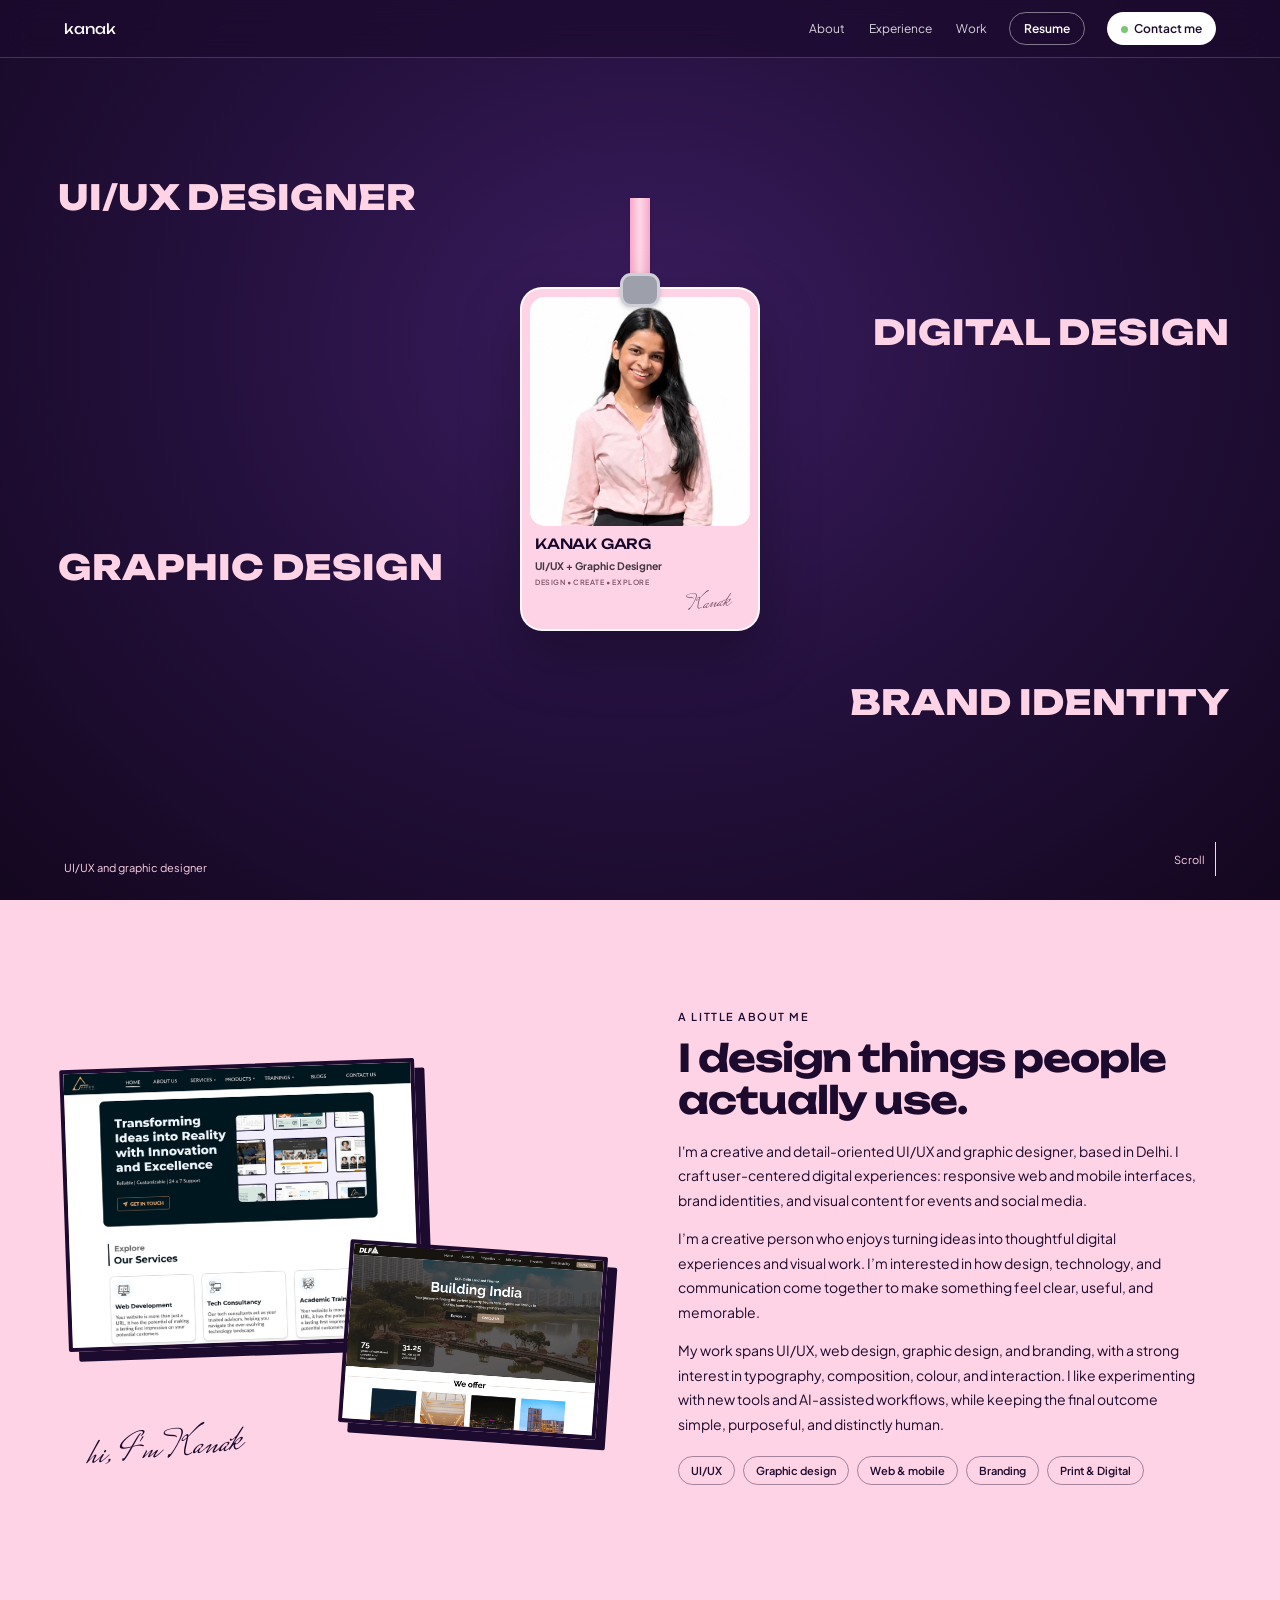
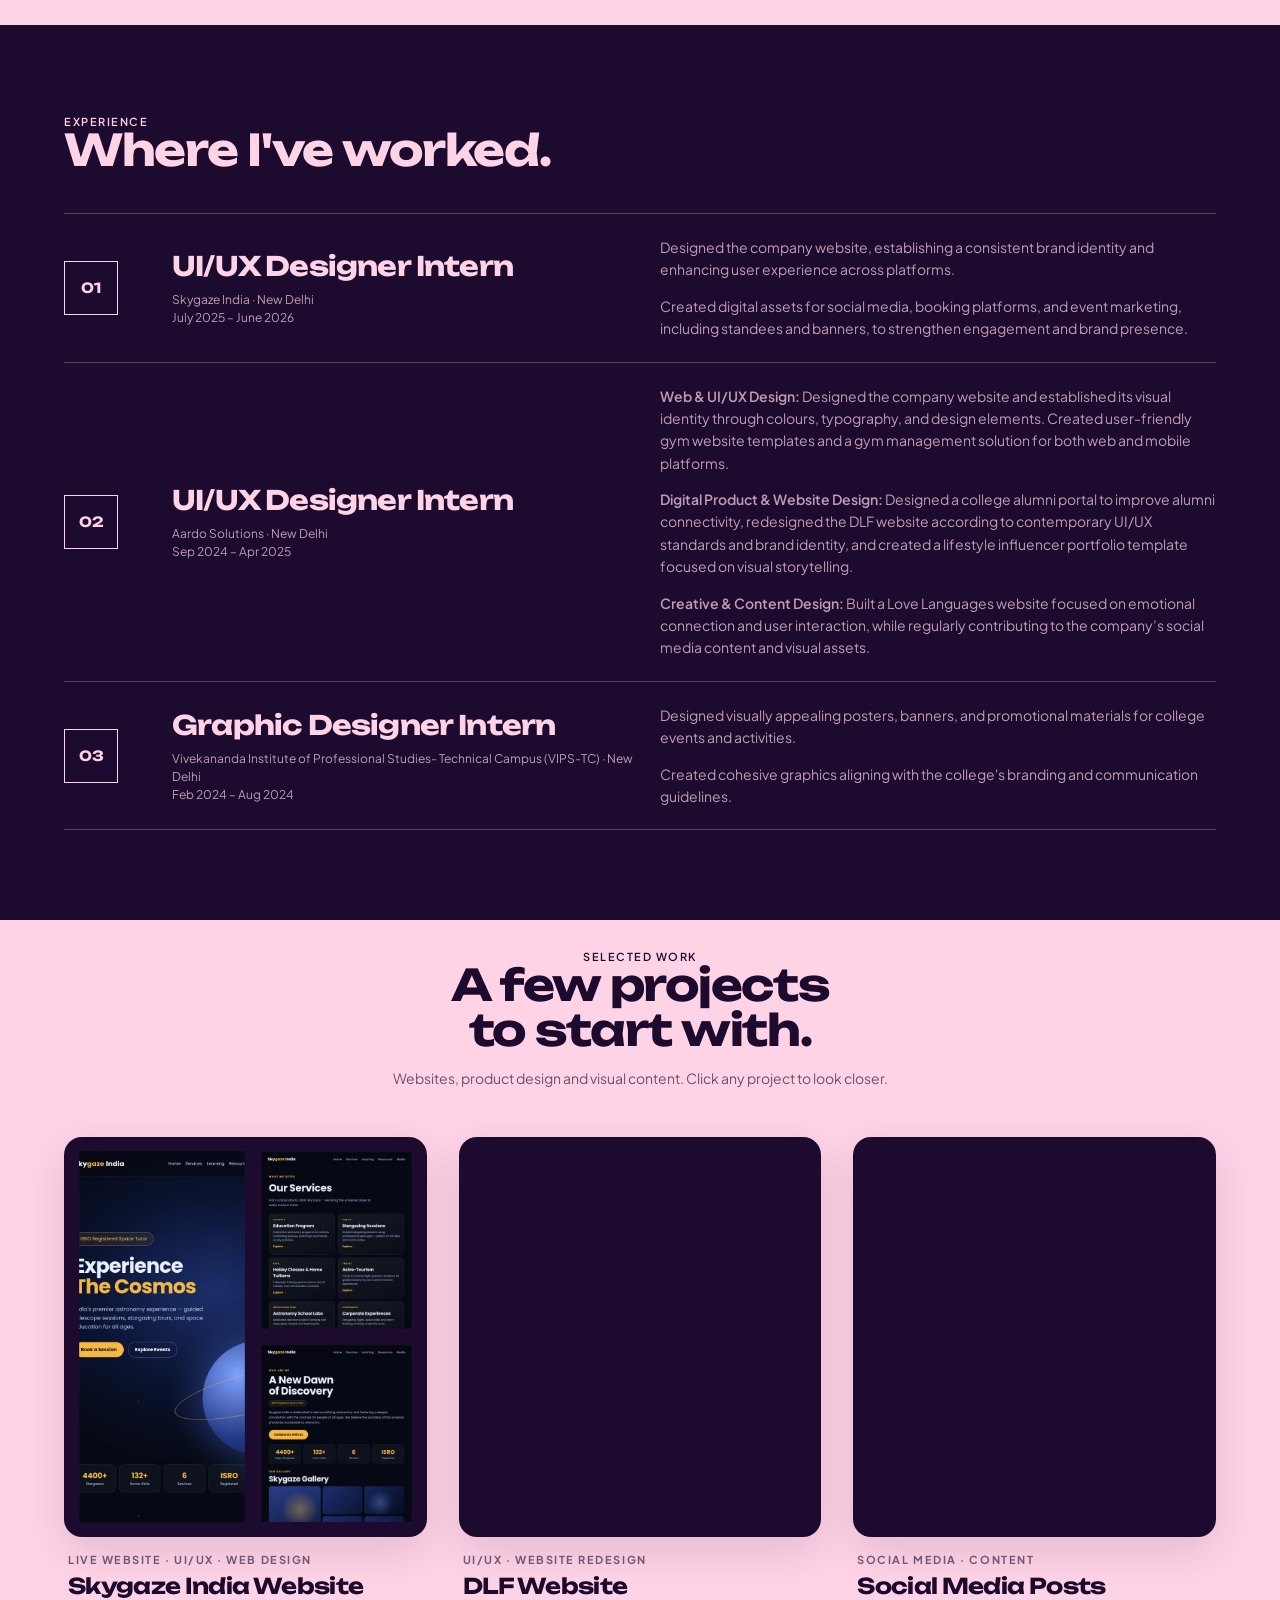
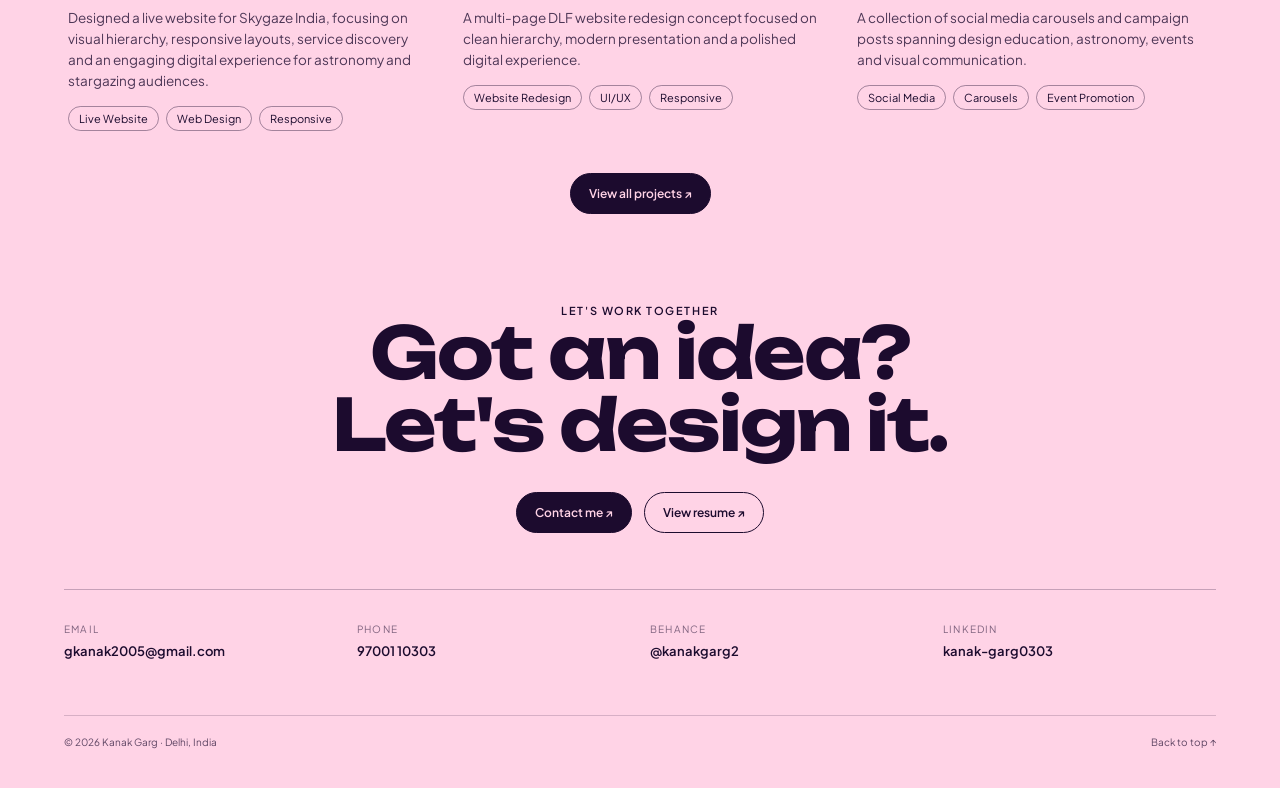
==== commit 2c784ab4: "Update portfolio" ====
--- a/index.html
+++ b/index.html
@@ -224,13 +224,13 @@
 
       <img
         class="sofa"
-        src="images/about-1.webp"
+        src="images/about-1.png"
         alt=""
       >
 
       <img
         class="workspace"
-        src="images/about-2.webp"
+        src="images/about-2.png"
         alt=""
       >
 
@@ -405,8 +405,7 @@
 
     </div>
 
-
-    
+  </div>
 
 </section>
 
@@ -431,117 +430,22 @@
     </h2>
 
     <p>
-      Websites, product design and visual content.
+      Websites, product design and visual content. Click any project to look closer.
     </p>
 
   </div>
 
 
-  <div class="work-pin" id="workPin">
-
-    <div class="work-sticky">
-
-      <div class="work-row" id="workRow">
-
-
-        <article class="project">
-
-          <div class="project-frame">
-
-            <img
-              src="https://mir-s3-cdn-cf.behance.net/projects/404/5c83bc217313545.Y3JvcCw3MzIsNTczLDI1LDIx.png"
-              alt=""
-              loading="lazy"
-              onerror="this.onerror=null;this.src='images/projects/aardo.svg'"
-            >
-
-            <div class="caption">
-
-              <strong>
-                Aardo Solutions Website
-              </strong>
-
-              <small>
-                Web design
-              </small>
-
-            </div>
-
-          </div>
-
-        </article>
-
-
-        <article class="project">
-
-          <div class="project-frame">
-
-            <img
-              src="https://mir-s3-cdn-cf.behance.net/projects/404/e40dae217312953.Y3JvcCw3NjAsNTk0LDI2LDU0.png"
-              alt=""
-              loading="lazy"
-              onerror="this.onerror=null;this.src='images/projects/influencer.svg'"
-            >
-
-            <div class="caption">
-
-              <strong>
-                Influencer Portfolio
-              </strong>
-
-              <small>
-                UI/UX
-              </small>
-
-            </div>
-
-          </div>
-
-        </article>
-
-
-        <article class="project">
-
-          <div class="project-frame">
-
-            <img
-              src="https://mir-s3-cdn-cf.behance.net/projects/404/663946217314897.Y3JvcCw4MzksNjU2LDAsMTM3.png"
-              alt=""
-              loading="lazy"
-              onerror="this.onerror=null;this.src='images/projects/social.svg'"
-            >
-
-            <div class="caption">
-
-              <strong>
-                Social Media Posts
-              </strong>
-
-              <small>
-                Graphic design
-              </small>
-
-            </div>
-
-          </div>
-
-        </article>
-
-      </div>
-
-
-
-      <div class="work-cta">
-        <a
-          class="btn solid magnetic"
-          href="projects.html"
-        >
-          View all projects ↗
-        </a>
-      </div>
-
-    </div>
-
+  <div class="grid" id="homeWorkGrid"><!-- injected by script.js --></div>
+
+
+  <div class="work-cta">
+    <a
+      class="btn solid magnetic"
+      href="projects.html"
+    >
+      View all projects ↗
+    </a>
   </div>
 
 </section>
--- a/style.css
+++ b/style.css
@@ -1166,74 +1166,6 @@
   opacity:.65;
   margin:16px auto 0;
   text-align:center;
-}
-
-/* Normal section - no sticky scrolling */
-.work-pin{
-  position:relative;
-  height:auto;
-  margin-top:55px;
-}
-
-.work-sticky{
-  position:relative;
-  top:auto;
-  height:auto;
-  display:block;
-  overflow:visible;
-}
-
-.work-row{
-  display:flex;
-  justify-content:center;
-  align-items:flex-start;
-  gap:28px;
-  padding:0 5vw;
-  width:100%;
-  box-sizing:border-box;
-  will-change:auto;
-}
-
-.project{
-  flex:0 0 min(29vw,350px);
-  width:min(29vw,350px);
-}
-
-.project-frame{
-  background:#fff;
-  border-radius:18px;
-  box-shadow:0 14px 40px rgba(28,11,46,.12);
-  padding:10px;
-  overflow:hidden;
-  box-sizing:border-box;
-}
-
-.project-frame img{
-  display:block;
-  width:100%;
-  height:240px;
-  object-fit:cover;
-  border-radius:12px;
-  background:#eee;
-}
-
-.caption{
-  padding:12px 4px 4px;
-  display:flex;
-  justify-content:space-between;
-  gap:10px;
-  align-items:end;
-}
-
-.caption strong{
-  font-size:14px;
-  font-weight:600;
-}
-
-.caption small{
-  font-size:12px;
-  opacity:.55;
-  white-space:nowrap;
 }
 
 /* Button BELOW the cards */
@@ -1543,62 +1475,6 @@
   flex-wrap:wrap;
 }
 
-.projects-grid{
-  display:grid;
-
-  grid-template-columns:
-    repeat(4,1fr);
-
-  gap:22px;
-}
-
-.project-trigger{
-  appearance:none;
-  -webkit-appearance:none;
-  width:100%;
-  padding:0;
-  border:0;
-  background:transparent;
-  color:inherit;
-  text-align:left;
-  font:inherit;
-  cursor:pointer;
-}
-
-.proj{
-  display:block;
-
-  transition:
-    transform .4s var(--ease);
-}
-
-.proj:hover{
-  transform:translateY(-6px);
-}
-
-.proj .project-frame img{
-  height:
-    clamp(
-      140px,
-      14vw,
-      200px
-    );
-}
-
-.proj p{
-  font-size:12px;
-
-  line-height:1.6;
-
-  opacity:.68;
-
-  margin:2px 4px 6px;
-}
-
-.proj .caption{
-  padding-bottom:2px;
-}
-
 .proj-more{
   text-align:center;
 
@@ -1777,27 +1653,6 @@
     font-size:12px;
   }
 
-
-  /* Work */
-
-  .work-pin{
-    height:200vh;
-  }
-
-  .project{
-    flex-basis:76vw;
-  }
-
-  .progress{
-    bottom:78px;
-  }
-
-
-  /* Projects */
-
-  .projects-grid{
-    grid-template-columns:1fr;
-  }
 
 
   /* Contact */
@@ -1936,10 +1791,6 @@
   .service-row{grid-template-columns:48px 1fr;gap:14px;padding:18px 0}
   .service-row p{grid-column:2}
   .icon-tile{width:46px;height:46px;font-size:12px}
-  .work-pin{height:200vh}
-  .project{flex-basis:76vw}
-  .progress{bottom:78px}
-  .projects-grid{grid-template-columns:1fr}
   .contact-grid{grid-template-columns:1fr;gap:22px}
   .footer{margin-top:40px}
 }
@@ -1951,44 +1802,734 @@
   .wa{transform:scale(1)}
 }
 
-/* ---------- Project viewer ---------- */
-.project-trigger{appearance:none;-webkit-appearance:none;border:0;font:inherit;color:inherit;text-align:left;cursor:pointer;background:transparent;padding:0;width:100%}
-.project-trigger .project-frame{width:100%}
-.project-trigger:focus-visible{outline:2px solid var(--purple);outline-offset:5px;border-radius:18px}
+.wa svg{width:22px;height:22px;fill:currentColor}
+/* Make About section taller */
+#about {
+  padding-top: 110px !important;
+  padding-bottom: 140px !important;
+}
+
+@media (max-width: 760px) {
+  #about {
+    padding-top: 70px !important;
+    padding-bottom: 90px !important;
+  }
+}
+
+/* =========================================================
+   PROJECTS — filters, cards and viewers
+   (layout + behaviour carried over from the previous portfolio,
+   restyled in this site's pink / purple theme)
+   ========================================================= */
+
+.filters{
+  display:flex;
+  flex-wrap:wrap;
+  gap:10px;
+  max-width:1100px;
+  margin:0 auto 32px;
+}
+
+.filter-btn{
+  font-size:12px;
+  font-weight:600;
+  padding:9px 18px;
+  border:1px solid rgba(28,11,46,.35);
+  border-radius:999px;
+  background:transparent;
+  color:var(--purple);
+  cursor:pointer;
+  transition:background .25s var(--ease),color .25s var(--ease),border-color .25s var(--ease);
+}
+.filter-btn:hover{border-color:var(--purple)}
+.filter-btn.is-active{background:var(--purple);border-color:var(--purple);color:var(--pink)}
+
+/* =========================================================
+   SELECTED WORK — PROJECT CARDS
+   ========================================================= */
+
+.grid{
+  display:grid;
+  grid-template-columns:repeat(2,minmax(0,1fr));
+  gap:44px 32px;
+  width:100%;
+  max-width:1200px;
+  margin:0 auto;
+}
+/* All Projects: 2 columns (8 projects = 4 even rows, no centred last card) */
+
+#homeWorkGrid{
+  margin-top:50px;
+}
+
+
+/* =========================================================
+   PROJECT CARD
+   ========================================================= */
+
+.card{
+  position:relative;
+  background:#fff;
+  border-radius:22px;
+  padding:8px 8px 12px;
+  box-shadow:0 16px 36px rgba(28,11,46,.10);
+  overflow:hidden;
+
+  transform:rotate(-1.2deg);
+
+  transition:
+    transform .35s ease,
+    box-shadow .35s ease;
+}
+
+/* FIRST CARD — tilts upward to the right */
+.card:nth-child(1){
+  transform:rotate(-1.4deg);
+}
+
+/* SECOND CARD — tilts downward to the right */
+.card:nth-child(2){
+  transform:rotate(0deg);
+}
+
+/* THIRD CARD — tilts upward to the right */
+.card:nth-child(3){
+  transform:rotate(1.4deg);
+}
+
+/* Keep the same direction even when hovering */
+.card:nth-child(1):hover{
+  transform:translateY(-6px) rotate(-1.2deg);
+}
+
+.card:nth-child(2):hover{
+  transform:translateY(-6px) rotate(1deg);
+}
+
+.card:nth-child(3):hover{
+  transform:translateY(-6px) rotate(1.2deg);
+}
+
+
+/* =========================================================
+   PROJECT IMAGE
+   ========================================================= */
+
+.card-frame{
+  display:block;
+  position:relative;
+
+  width:100%;
+  aspect-ratio:4 / 3;
+
+  padding:0;
+  margin:0;
+
+  border:0;
+  border-radius:14px;
+
+  overflow:hidden;
+
+  background:#fff;
+
+  color:inherit;
+  text-align:left;
+
+  cursor:pointer;
+}
+
+.card-frame img{
+  width:100%;
+  height:100%;
+  object-fit:cover;
+  object-position:center top;
+  display:block;
+  border-radius:13px;
+  transform:none;
+  transition:transform .7s var(--ease);
+}
+
+.card:hover .card-frame img{
+  transform:scale(1.03);
+}
+
+
+/* =========================================================
+   PROJECT TITLE + CATEGORY
+   ========================================================= */
+
+.card-info{
+  display:flex;
+  justify-content:space-between;
+  align-items:center;
+
+  width:100%;
+
+  gap:10px;
+
+  margin-top:9px;
+
+  padding:0 4px;
+}
+
+.card-title{
+  margin:0;
+
+  font-size:14px;
+  line-height:1.2;
+
+  font-weight:500;
+
+  letter-spacing:-.015em;
+
+  color:#16062c;
+}
+
+.card-cat{
+  margin:0;
+
+  font-size:11px;
+  line-height:1.2;
+
+  font-weight:400;
+
+  color:#918493;
+
+  text-align:right;
+
+  white-space:nowrap;
+}
+
+
+/* =========================================================
+   FOCUS
+   ========================================================= */
+
+.card-frame:focus-visible{
+  outline:2px solid #16062c;
+  outline-offset:4px;
+}
+
+
+/* =========================================================
+   HIDDEN PROJECTS
+   ========================================================= */
+
+.card.is-hidden{
+  display:none;
+}
+
+
+/* =========================================================
+   TABLET
+   ========================================================= */
+
+@media(max-width:1000px){
+
+  .grid{
+    grid-template-columns:repeat(2,minmax(0,1fr));
+    gap:26px;
+    max-width:820px;
+  }
+
+}
+
+
+/* =========================================================
+   MOBILE
+   ========================================================= */
+
+@media(max-width:760px){
+
+  .grid{
+    grid-template-columns:1fr;
+    gap:30px;
+    max-width:480px;
+  }
+
+  #homeWorkGrid{
+    margin-top:40px;
+  }
+
+  .card{
+    border-radius:20px;
+    padding:8px 8px 11px;
+  }
+
+  .card-frame{
+    border-radius:13px;
+  }
+
+  .card-frame img{
+    border-radius:13px;
+  }
+
+  .card-info{
+    margin-top:8px;
+    padding:0 3px;
+  }
+
+  .card-title{
+    font-size:14px;
+  }
+
+  .card-cat{
+    font-size:11px;
+  }
+
+}
+
+/* =============== PROJECT VIEWER (modal) =============== */
+
 body.project-modal-open{overflow:hidden}
-.project-modal{position:fixed;inset:0;z-index:100;display:none;align-items:center;justify-content:center;padding:14px}
-.project-modal.is-open{display:flex}
-.project-modal-backdrop{position:absolute;inset:0;background:rgba(28,11,46,.78);backdrop-filter:blur(12px);-webkit-backdrop-filter:blur(12px)}
-.project-modal-panel{position:relative;z-index:1;width:min(1360px,97vw);height:min(96vh,980px);background:var(--pink);color:var(--purple);border-radius:26px;box-shadow:0 30px 100px rgba(0,0,0,.35);display:flex;flex-direction:column;overflow:hidden}
-.project-modal-close{position:absolute;right:20px;top:16px;width:44px;height:44px;border:1px solid rgba(28,11,46,.2);border-radius:50%;background:var(--pink);color:var(--purple);font-size:29px;line-height:1;cursor:pointer;z-index:4}
-.project-modal-head{display:flex;justify-content:space-between;align-items:flex-start;gap:20px;padding:24px 76px 14px 30px;flex:0 0 auto}
-.project-modal-kicker{font-size:10px;letter-spacing:.14em;text-transform:uppercase;font-weight:700;opacity:.58;margin-bottom:7px}
-.project-modal-head h2{font-family:Unbounded,sans-serif;font-size:clamp(22px,3vw,38px);line-height:1.05;margin:0}
-.project-modal-counter{font-size:13px;opacity:.6;white-space:nowrap;padding-top:5px}
-.project-modal-stage{min-height:0;flex:1;display:grid;grid-template-columns:58px minmax(0,1fr) 58px;align-items:center;gap:8px;padding:0 14px 6px}
-.project-slide{height:100%;min-width:0;display:flex;align-items:center;justify-content:center;overflow:hidden;background:rgba(255,255,255,.30);border-radius:18px}
-.project-modal-image{display:none;max-width:96%;max-height:96%;width:auto;height:auto;object-fit:contain;user-select:none}
-.project-modal-image.is-active{display:block}
-.project-arrow{width:48px;height:48px;border:1px solid rgba(28,11,46,.22);border-radius:50%;background:transparent;color:var(--purple);cursor:pointer;font-size:22px;display:grid;place-items:center;justify-self:center}
+
+.project-modal{
+  position:fixed;
+  inset:0;
+  z-index:9999;
+  display:grid;
+  place-items:center;
+  padding:24px;
+  opacity:0;
+  visibility:hidden;
+  pointer-events:none;
+  transition:opacity .25s ease,visibility .25s ease;
+}
+.project-modal.is-open{opacity:1;visibility:visible;pointer-events:auto}
+
+.project-modal-backdrop{
+  position:absolute;
+  inset:0;
+  background:rgba(28,11,46,.8);
+  backdrop-filter:blur(10px);
+  -webkit-backdrop-filter:blur(10px);
+}
+
+.project-modal-dialog{
+  position:relative;
+  z-index:1;
+  width:min(1280px,96vw);
+  height:min(94vh,1080px);
+  display:flex;
+  flex-direction:column;
+  overflow:hidden;
+  border-radius:24px;
+  background:var(--pink);
+  color:var(--purple);
+  box-shadow:0 30px 100px rgba(0,0,0,.4);
+}
+
+.project-modal-head{
+  flex:0 0 auto;
+  display:flex;
+  justify-content:space-between;
+  align-items:center;
+  gap:20px;
+  padding:18px 24px;
+  border-bottom:1px solid rgba(28,11,46,.14);
+  background:var(--pink);
+}
+.project-modal-heading{display:flex;align-items:center;gap:16px;min-width:0}
+.project-modal-kicker{
+  margin:0 0 5px;
+  font-size:10px;
+  font-weight:700;
+  text-transform:uppercase;
+  letter-spacing:.14em;
+  opacity:.58;
+}
+.project-modal-head h2{font-size:clamp(17px,2.1vw,26px);line-height:1.1;letter-spacing:-.03em}
+
+.project-modal-close{
+  flex:0 0 auto;
+
+  width:42px;
+  height:42px;
+
+  display:grid;
+  place-items:center;
+
+  padding:0;
+
+  border:1px solid rgba(28,11,46,.25);
+  border-radius:50%;
+
+  background:transparent;
+  color:var(--purple);
+
+  font-size:27px;
+  line-height:1;
+
+  cursor:pointer;
+
+  transition:background .2s ease,color .2s ease;
+}
+
+.project-modal-close:hover{
+  background:var(--purple);
+  color:var(--pink);
+}
+
+.project-back-posts{
+  display:none;
+  flex:0 0 auto;
+  align-items:center;
+  gap:5px;
+  padding:7px 12px;
+  border:1px solid rgba(28,11,46,.25);
+  border-radius:999px;
+  background:transparent;
+  color:var(--purple);
+  font-size:11px;
+  font-weight:600;
+  cursor:pointer;
+  transition:background .2s ease,color .2s ease;
+}
+.project-back-posts:hover{background:var(--purple);color:var(--pink)}
+
+.project-modal-viewer{
+  position:relative;
+  flex:1 1 auto;
+  min-height:0;
+  display:flex;
+  align-items:center;
+  background:rgba(255,255,255,.38);
+}
+.project-slide-wrap{
+  width:100%;
+  height:100%;
+  overflow:auto;
+  display:flex;
+  justify-content:center;
+  align-items:flex-start;
+  padding:24px 72px;
+  scrollbar-width:thin;
+  scrollbar-color:rgba(28,11,46,.35) transparent;
+}
+.project-slide{width:max-content;max-width:100%;margin:0 auto}
+
+.project-page-image{
+  display:none;
+  width:auto;
+  max-width:100%;
+  height:auto;
+  margin:0 auto;
+  user-select:none;
+  -webkit-user-drag:none;
+  background:#fff;
+  box-shadow:0 14px 45px rgba(28,11,46,.22);
+}
+.project-page-image.is-active{display:block}
+
+.project-page-video{
+  display:none;
+  width:auto;
+  max-width:100%;
+  max-height:calc(94vh - 170px);
+  margin:0 auto;
+  background:#000;
+  box-shadow:0 14px 45px rgba(28,11,46,.22);
+}
+.project-page-video.is-active{display:block}
+
+.project-arrow{
+  position:absolute;
+  z-index:4;
+  top:50%;
+  transform:translateY(-50%);
+  width:48px;height:48px;
+  display:grid;
+  place-items:center;
+  border:1px solid rgba(28,11,46,.25);
+  border-radius:50%;
+  background:rgba(255,211,230,.92);
+  color:var(--purple);
+  font-size:24px;
+  cursor:pointer;
+  transition:background .2s ease,color .2s ease;
+}
 .project-arrow:hover{background:var(--purple);color:var(--pink)}
-.project-modal-footer{display:flex;justify-content:space-between;align-items:center;gap:24px;padding:12px 30px 8px;flex:0 0 auto}
-.project-modal-footer p{font-size:12px;line-height:1.5;opacity:.68;margin:0;max-width:820px}
-.project-behance{font-size:12px;font-weight:700;white-space:nowrap;border-bottom:1px solid currentColor;padding-bottom:2px}
-.project-thumbs{display:flex;gap:9px;overflow-x:auto;padding:7px 30px 15px;flex:0 0 auto;scrollbar-width:thin}
-.project-thumb{width:72px;height:50px;padding:2px;border:1px solid rgba(28,11,46,.16);border-radius:7px;background:#fff;opacity:.58;cursor:pointer;flex:0 0 auto;overflow:hidden}
-.project-thumb.is-active{opacity:1;border:2px solid var(--purple)}
-.project-thumb img{width:100%;height:100%;object-fit:cover;border-radius:4px}
+.project-arrow-prev{left:18px}
+.project-arrow-next{right:18px}
+
+.project-modal-foot{
+  flex:0 0 auto;
+  display:flex;
+  align-items:center;
+  gap:18px;
+  flex-wrap:wrap;
+  padding:12px 24px;
+  border-top:1px solid rgba(28,11,46,.14);
+  background:var(--pink);
+  font-size:11px;
+  font-weight:500;
+}
+.project-modal-foot span:nth-child(2){opacity:.62}
+.project-modal-foot a{
+  margin-left:auto;
+  font-weight:700;
+  border-bottom:1px solid currentColor;
+  padding-bottom:2px;
+}
+
+
+/* =============== COLLECTIONS (posts · presentations · magazines) =============== */
+
+.posts-modal-dialog,
+.magazines-modal-dialog{width:min(1180px,96vw);height:min(90vh,900px)}
+
+.posts-collection-wrap{flex:1 1 auto;min-height:0;overflow:auto;padding:28px 30px 34px}
+.posts-collection-intro{
+  display:flex;
+  align-items:baseline;
+  justify-content:space-between;
+  gap:20px;
+  margin-bottom:24px;
+  font-size:12px;
+  opacity:.9;
+}
+.posts-collection-intro p{margin:0;font-size:13px;font-weight:700;letter-spacing:.03em}
+.posts-collection-intro span{opacity:.65}
+
+.posts-collection-grid{display:grid;grid-template-columns:repeat(3,minmax(0,1fr));gap:22px}
+.post-collection-card{min-width:0;cursor:pointer;outline:none}
+.post-collection-cover{
+  position:relative;
+  aspect-ratio:1/1;
+  overflow:hidden;
+  border-radius:16px;
+  background:#fff;
+  border:1px solid rgba(28,11,46,.12);
+}
+.post-collection-cover img{width:100%;height:100%;object-fit:cover;transition:transform .55s var(--ease)}
+.post-collection-card:hover .post-collection-cover img,
+.post-collection-card:focus-visible .post-collection-cover img{transform:scale(1.035)}
+.post-collection-card:focus-visible .post-collection-cover{outline:2px solid var(--purple);outline-offset:3px}
+
+.post-slide-count,
+.post-open-label{
+  position:absolute;
+  bottom:12px;
+  padding:6px 10px;
+  border-radius:999px;
+  font-size:10px;
+  font-weight:600;
+  letter-spacing:.04em;
+  background:rgba(28,11,46,.82);
+  color:var(--pink);
+}
+.post-slide-count{left:12px}
+.post-open-label{
+  right:12px;
+  opacity:0;
+  transform:translateY(4px);
+  transition:opacity .25s var(--ease),transform .25s var(--ease);
+}
+.post-collection-card:hover .post-open-label,
+.post-collection-card:focus-visible .post-open-label{opacity:1;transform:translateY(0)}
+
+.post-collection-info{padding:14px 2px 0}
+.post-collection-info h3{margin:5px 0 7px;font-size:15px;line-height:1.2;letter-spacing:-.02em}
+.post-collection-info > span{display:block;font-size:11px;opacity:.65}
+.post-collection-number{margin:0;font-size:10px;font-weight:700;text-transform:uppercase;letter-spacing:.1em;opacity:.6}
+
+.magazine-cover{aspect-ratio:3/4}
+.magazine-cover img{object-fit:cover;object-position:center top}
+.presentation-collection-card .post-collection-cover{aspect-ratio:16/9}
+.presentation-collection-card .post-collection-cover img{object-position:center}
+.magazine-pdf-frame{
+  display:block;
+  width:min(1100px,100%);
+  height:100%;
+  min-height:72vh;
+  border:0;
+  margin:0 auto;
+  background:#fff;
+}
+
+@media(max-width:900px){
+  .posts-collection-grid{grid-template-columns:repeat(2,minmax(0,1fr))}
+  .magazines-modal-dialog{height:96vh}
+}
 
 @media(max-width:760px){
   .project-modal{padding:8px}
-  .project-modal-panel{width:100%;height:96vh;border-radius:18px}
-  .project-modal-head{padding:18px 56px 12px 18px}
-  .project-modal-head h2{font-size:clamp(20px,7vw,30px)}
-  .project-modal-stage{grid-template-columns:40px minmax(0,1fr) 40px;padding:0 6px 4px}
-  .project-arrow{width:36px;height:36px;font-size:18px}
-  .project-modal-footer{display:block;padding:10px 18px 6px}
-  .project-modal-footer p{margin-bottom:8px}
-  .project-thumbs{padding:6px 18px 12px}
-  .project-thumb{width:62px;height:44px}
-}
-.wa svg{width:22px;height:22px;fill:currentColor}
+  .project-modal-dialog{width:100%;height:96vh;border-radius:16px}
+  .project-modal-head{padding:14px 16px}
+  .project-slide-wrap{padding:14px 48px}
+  .project-arrow{width:38px;height:38px;font-size:20px}
+  .project-arrow-prev{left:7px}
+  .project-arrow-next{right:7px}
+  .project-modal-foot{padding:10px 14px;gap:8px}
+  .project-modal-foot span:nth-child(2){display:none}
+}
+
+@media(max-width:600px){
+  .posts-modal-dialog{height:96vh}
+  .posts-collection-wrap{padding:20px 16px 26px}
+  .posts-collection-intro{display:block;margin-bottom:18px}
+  .posts-collection-intro span{display:block;margin-top:5px}
+  .posts-collection-grid{grid-template-columns:1fr;gap:28px}
+  .project-modal-heading{gap:9px}
+  .project-back-posts{font-size:10px;padding:6px 9px}
+  .magazine-pdf-frame{min-height:76vh}
+}
+
+
+
+/* =========================================================
+   MOBILE HERO — final override (phone, centre aligned)
+   Order: navbar → UI/UX DESIGNER → GRAPHIC DESIGN → card
+          → DIGITAL DESIGN → BRAND IDENTITY
+   ========================================================= */
+@media (max-width:760px){
+
+  .hero{
+    display:flex;
+    flex-direction:column;
+    align-items:center;
+    justify-content:center;
+    gap:16px;
+    min-height:100svh;
+    padding:calc(var(--nav-h) + 26px) 20px 110px;
+    text-align:center;
+  }
+
+  /* words join the hero's flex column so they can be ordered around the card */
+  .hero-words{
+    display:contents;
+  }
+
+  .hero-word{
+    position:static !important;
+    width:auto;
+    max-width:100%;
+    padding:.08em 0;
+    transform:none !important;       /* beats scroll-parallax inline style */
+    text-align:center !important;
+    white-space:nowrap;
+    font-size:clamp(18px,6.4vw,30px) !important;
+  }
+
+  .hero-word:nth-child(1){order:1}   /* UI/UX DESIGNER   */
+  .hero-word:nth-child(3){order:2}   /* GRAPHIC DESIGN   */
+  .badge-wrap{order:3}               /* ID card          */
+  .hero-word:nth-child(2){order:4}   /* DIGITAL DESIGN   */
+  .hero-word:nth-child(4){order:5}   /* BRAND IDENTITY   */
+
+  .badge-wrap{
+    --w:min(66vw,260px);
+    margin:46px auto 8px;            /* room for the lanyard */
+  }
+
+  .badge-wrap::before{
+    top:-42px;
+    height:50px;
+  }
+
+  .hero-footer{
+    bottom:16px;
+    left:20px;
+    right:20px;
+    flex-direction:column;
+    align-items:center;
+    gap:10px;
+    text-align:center;
+  }
+
+  .type-text{
+    max-width:none;
+    text-align:center;
+  }
+}
+
+
+/* =========================================================
+   WORK CARDS — collage thumbnails (same look as the social media portfolio)
+   ========================================================= */
+.grid{align-items:start;gap:44px 32px}
+.work-card{min-width:0}
+
+.card-frame.collage{
+  display:grid;gap:10px;padding:12px;
+  background:var(--purple);
+  aspect-ratio:4/3;
+  border-radius:18px;
+  box-shadow:0 14px 40px rgba(28,11,46,.12);
+  position:relative;
+  overflow:hidden;
+}
+.collage .tile{margin:0;min-width:0;min-height:0;overflow:hidden;border-radius:10px;background:rgba(255,255,255,.08);position:relative}
+.collage .tile img{position:absolute;inset:0;width:100%;height:100%;object-fit:cover;object-position:center top;border-radius:0;transform:scale(1.01)}
+.work-card:hover .collage .tile img{transform:scale(1.05)}
+.collage .tile img{transition:transform .7s var(--ease)}
+.collage .tile.is-missing img{display:none}
+
+.lay-trio{grid-template-columns:minmax(0,1.1fr) minmax(0,1fr);grid-template-rows:minmax(0,1fr) minmax(0,1fr);grid-template-areas:"a b" "a c"}
+.lay-solo{grid-template-columns:minmax(0,1fr);grid-template-rows:minmax(0,1fr);grid-template-areas:"a"}
+
+.project-view-trigger.collage::after{
+  content:'View project →';position:absolute;right:16px;bottom:16px;z-index:3;
+  font-size:11px;font-weight:600;letter-spacing:.04em;color:var(--purple);
+  background:var(--pink);padding:7px 12px;border-radius:999px;
+  opacity:0;transform:translateY(4px);
+  transition:opacity .25s var(--ease),transform .25s var(--ease);
+}
+.project-view-trigger.collage:hover::after,
+.project-view-trigger.collage:focus-visible::after{opacity:1;transform:translateY(0)}
+@media(hover:none){.project-view-trigger.collage::after{display:none}}
+
+.campaign-info{margin-top:16px;padding:0 4px;color:var(--purple)}
+.camp-kicker{display:block;font-size:11px;font-weight:700;letter-spacing:.14em;text-transform:uppercase;opacity:.6}
+.camp-name{
+  font-family:Unbounded,sans-serif;font-weight:700;
+  font-size:clamp(17px,1.7vw,22px);line-height:1.1;letter-spacing:-.03em;margin:8px 0 10px;
+}
+.camp-desc{font-size:13.5px;line-height:1.55;opacity:.78;margin:0 0 14px}
+.camp-tags{list-style:none;display:flex;flex-wrap:wrap;gap:7px;margin:0;padding:0}
+.camp-tags li{font-size:11px;border:1px solid rgba(28,11,46,.4);border-radius:999px;padding:5px 10px}
+
+@media(max-width:760px){
+  .grid{gap:40px}
+  .camp-desc{font-size:13.5px}
+}
+
+
+/* =========================================================
+   LIVE WEBSITE CARD (Skygaze India) — opens external site
+   ========================================================= */
+a.card-frame.collage.project-live-trigger{text-decoration:none;color:inherit;cursor:pointer}
+.project-live-trigger.collage::after{
+  content:'Visit live website ↗';position:absolute;right:16px;bottom:16px;z-index:3;
+  font-size:11px;font-weight:600;letter-spacing:.04em;color:var(--purple);
+  background:var(--pink);padding:7px 12px;border-radius:999px;
+  opacity:0;transform:translateY(4px);
+  transition:opacity .25s var(--ease),transform .25s var(--ease);
+}
+.project-live-trigger.collage:hover::after,
+.project-live-trigger.collage:focus-visible::after{opacity:1;transform:translateY(0)}
+@media(hover:none){.project-live-trigger.collage::after{display:none}}
+
+/* =========================================================
+   HOMEPAGE SELECTED WORK — 3 columns / 1 row on desktop + tablet
+   (All Projects page keeps its own 2-column grid)
+   ========================================================= */
+#homeWorkGrid{grid-template-columns:repeat(3,minmax(0,1fr))}
+
+@media(min-width:761px) and (max-width:1000px){
+  #homeWorkGrid{grid-template-columns:repeat(3,minmax(0,1fr));gap:16px;max-width:100%}
+  #homeWorkGrid .card-frame.collage{padding:7px;gap:6px;border-radius:14px}
+  #homeWorkGrid .collage .tile{border-radius:7px}
+  #homeWorkGrid .campaign-info{margin-top:12px;padding:0 2px}
+  #homeWorkGrid .camp-kicker{font-size:9px;letter-spacing:.1em}
+  #homeWorkGrid .camp-name{font-size:14px;margin:6px 0 8px}
+  #homeWorkGrid .camp-desc{font-size:11.5px;line-height:1.5;margin:0 0 10px}
+  #homeWorkGrid .camp-tags{gap:5px}
+  #homeWorkGrid .camp-tags li{font-size:9.5px;padding:4px 7px}
+  #homeWorkGrid .project-view-trigger.collage::after,
+  #homeWorkGrid .project-live-trigger.collage::after{font-size:9.5px;padding:5px 9px;right:10px;bottom:10px}
+}
+
+@media(max-width:760px){
+  #homeWorkGrid{grid-template-columns:1fr}
+}
